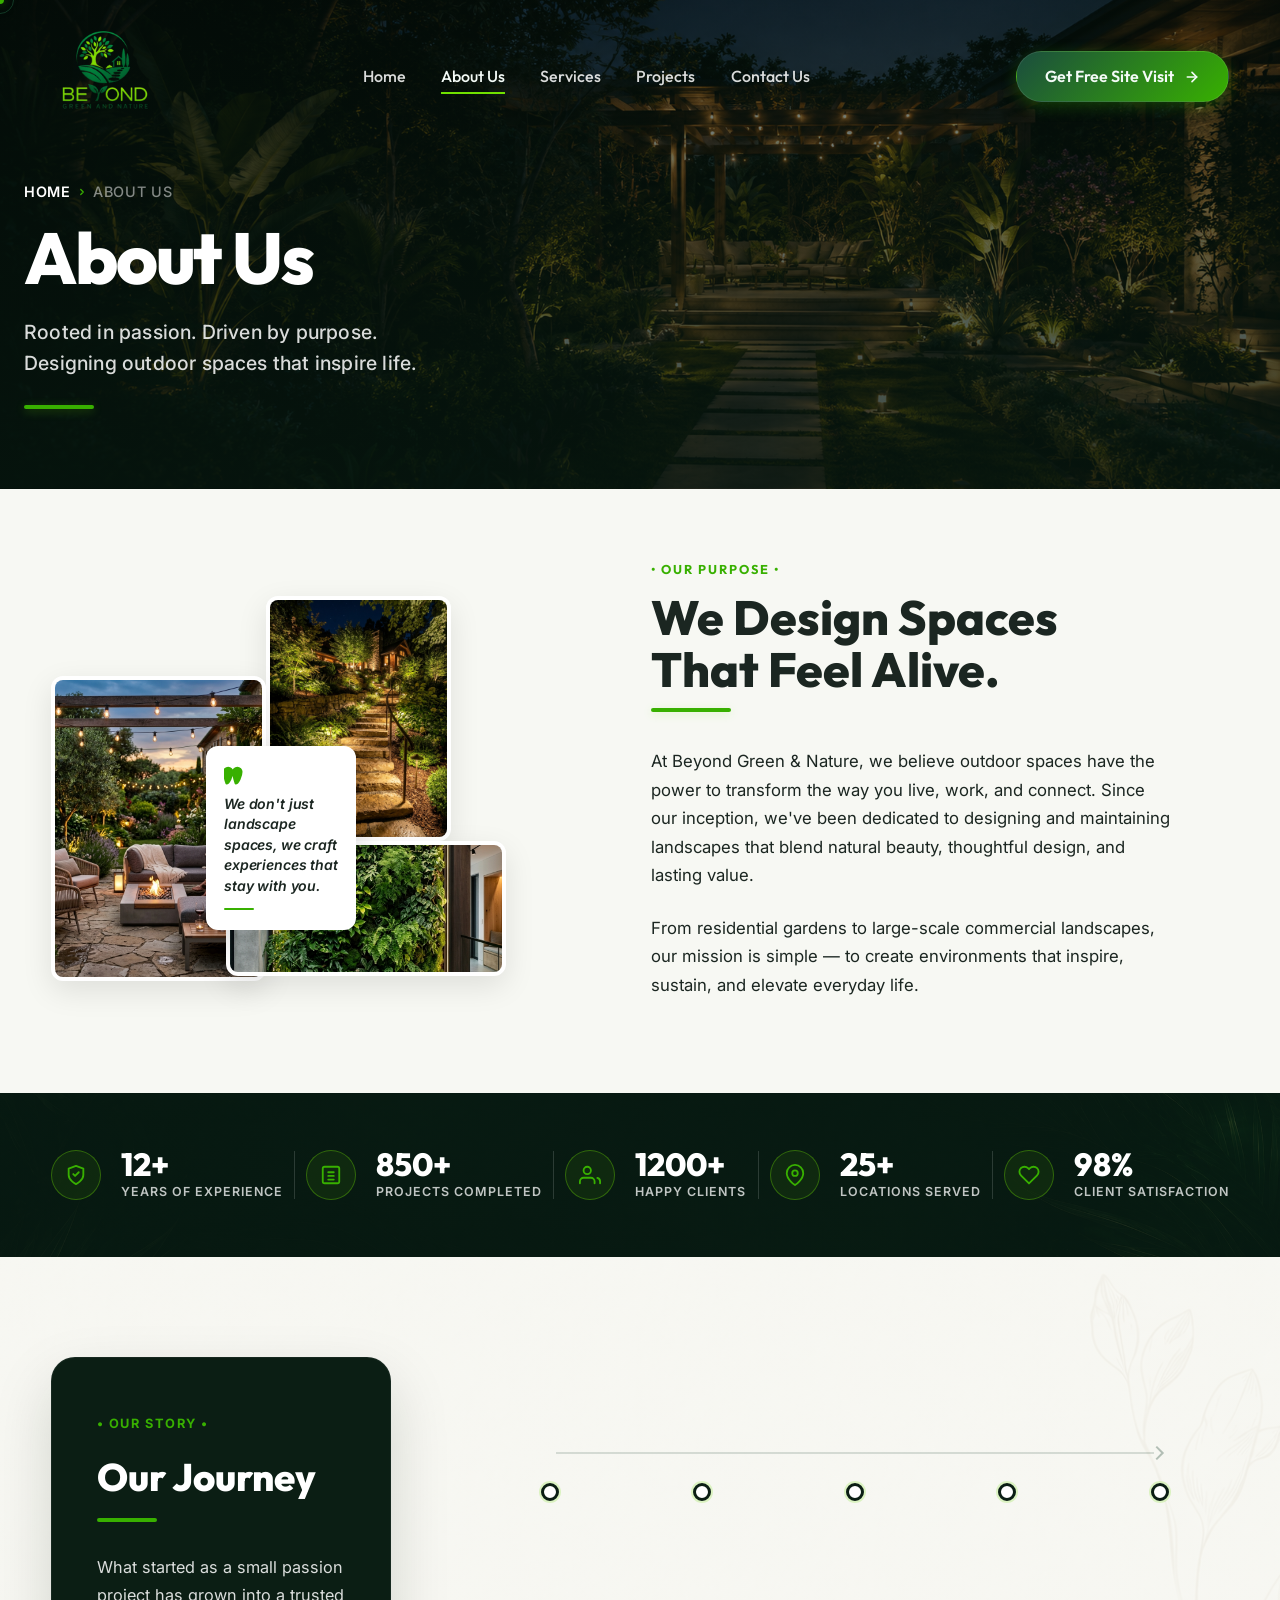
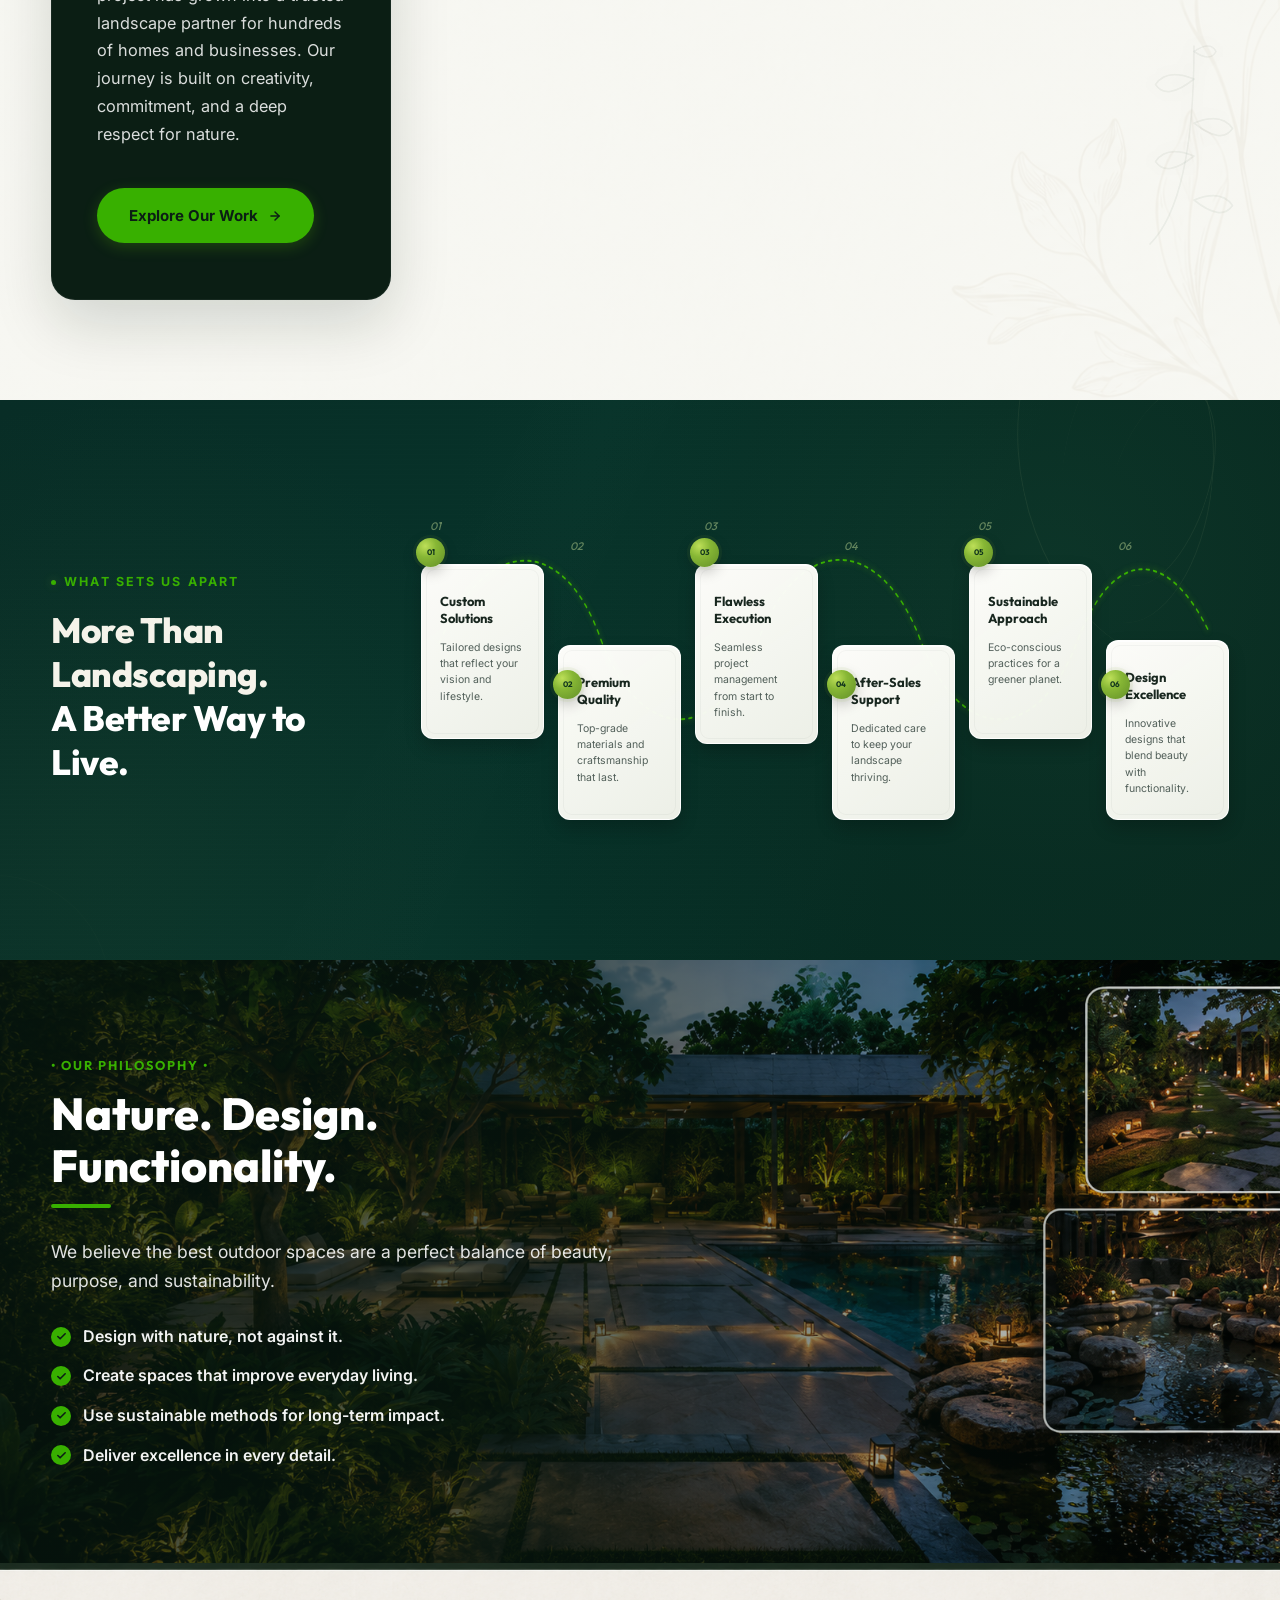
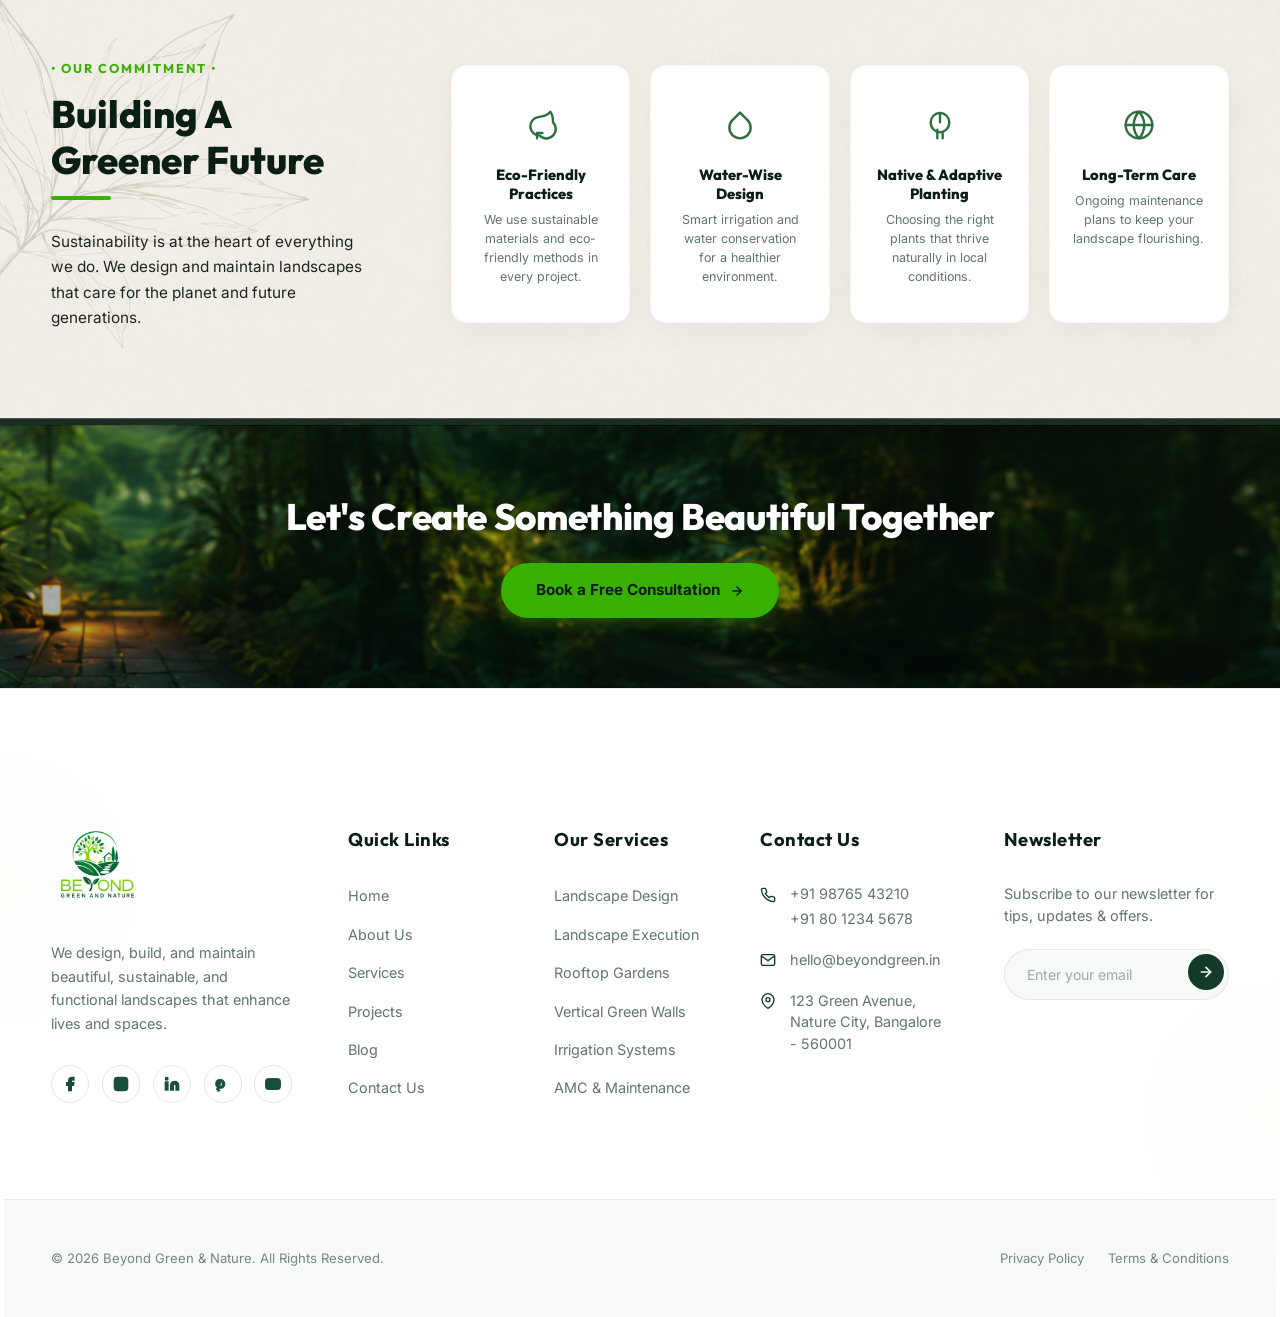
==== about.html @ cd94257e "chnes" ====
<!DOCTYPE html>
<html lang="en">
<head>
  <meta charset="UTF-8">
  <meta name="viewport" content="width=device-width, initial-scale=1.0">
  <meta name="description" content="About Beyond Green & Nature - Rooted in passion, driven by purpose. We design, execute, and maintain premium, sustainable landscapes that feel alive.">
  <title>About Us | Beyond Green & Nature</title>
  <link rel="stylesheet" href="index.css">
  <!-- Favicon -->
  <link rel="icon" type="image/png" href="images%20and%20videos/bg%20%20logo.png">
  <!-- Google Fonts Calligraphy for Signature -->
  <link href="https://fonts.googleapis.com/css2?family=Caveat:wght@700&display=swap" rel="stylesheet">
</head>
<body class="about-page-body">

  <!-- Premium Animated Preloader -->
  <div id="preloader" class="preloader-overlay">
    <div class="preloader-content">
      <div class="preloader-logo-wrapper">
        <img class="preloader-logo" src="images%20and%20videos/bg%20%20logo.png" alt="Beyond Green Logo">
        <div class="preloader-sheen"></div>
      </div>
      <span class="preloader-tagline">Design &bull; Execute &bull; Maintain</span>
      <div class="preloader-track">
        <div class="preloader-bar"></div>
      </div>
      <span class="preloader-status">Loading About Us...</span>
    </div>
  </div>

  <!-- Header Placeholder loaded dynamically via theme-loader.js -->
  <header id="header">
    <div id="header-placeholder"></div>
  </header>

  <!-- About Hero Banner -->
  <section class="about-hero">
    <div class="about-hero-container">
      <div class="about-breadcrumb">
        <a href="index.html">Home</a>
        <span class="separator">
          <svg width="10" height="10" viewBox="0 0 24 24" fill="none" stroke="currentColor" stroke-width="3" stroke-linecap="round" stroke-linejoin="round"><polyline points="9 18 15 12 9 6"></polyline></svg>
        </span>
        <span class="active-page">About Us</span>
      </div>
      <h1 class="about-hero-title">About Us</h1>
      <p class="about-hero-subtitle">
        Rooted in passion. Driven by purpose.<br>
        Designing outdoor spaces that inspire life.
      </p>
      <div class="about-hero-line"></div>
    </div>
  </section>

  <!-- Our Purpose Section -->
  <section class="about-purpose-section">
    <div class="about-purpose-container">
      
      <!-- Left Column: Layered Editorial Image Collage -->
      <div class="about-collage-col">
        <div class="purpose-collage">
          <div class="collage-image-1 reveal-item">
            <img src="images%20and%20videos/about_1.jpg" alt="Lush landscape portrait">
          </div>
          <div class="collage-image-2 reveal-item">
            <img src="images%20and%20videos/about_2.jpg" alt="Outdoor lounge design">
          </div>
          <div class="collage-image-3 reveal-item">
            <img src="images%20and%20videos/about_3.jpg" alt="Garden stone pathway">
          </div>
          <!-- Quote Card overlay -->
          <div class="collage-quote-card reveal-item">
            <svg class="quote-icon" width="20" height="20" viewBox="0 0 24 24" fill="none" stroke="currentColor" stroke-width="2.5" stroke-linecap="round" stroke-linejoin="round">
              <path d="M3 21c3 0 7-9 7-14a5 5 0 0 0-10 0c0 5 3 14 3 14zm11 0c3 0 7-9 7-14a5 5 0 0 0-10 0c0 5 3 14 3 14z" fill="var(--accent-green)" stroke="var(--accent-green)"></path>
            </svg>
            <p class="quote-text">We don't just landscape spaces, we craft experiences that stay with you.</p>
            <div class="quote-divider"></div>
          </div>
        </div>
      </div>

      <!-- Right Column: Our Purpose Copy -->
      <div class="about-purpose-text-col reveal-item">
        <span class="section-tag">• OUR PURPOSE •</span>
        <h2 class="purpose-title">We Design Spaces<br>That Feel Alive.</h2>
        <div class="purpose-title-line"></div>
        
        <p class="purpose-desc">
          At Beyond Green & Nature, we believe outdoor spaces have the power to transform the way you live, work, and connect. Since our inception, we've been dedicated to designing and maintaining landscapes that blend natural beauty, thoughtful design, and lasting value.
        </p>
        <p class="purpose-desc">
          From residential gardens to large-scale commercial landscapes, our mission is simple — to create environments that inspire, sustain, and elevate everyday life.
        </p>
      </div>

    </div>
  </section>

  <!-- Stats Bar Section -->
  <section class="about-stats-bar-section reveal-item">
    <div class="about-stats-bar-container">
      
      <div class="about-stat-item">
        <div class="about-stat-icon-wrapper">
          <svg viewBox="0 0 24 24" fill="none" stroke="currentColor" stroke-width="2" stroke-linecap="round" stroke-linejoin="round">
            <path d="M12 22s8-4 8-10V5l-8-3-8 3v7c0 6 8 10 8 10z"></path>
            <path d="M9 11l2 2 4-4"></path>
          </svg>
        </div>
        <div class="about-stat-text">
          <span class="about-stat-number">12+</span>
          <span class="about-stat-label">Years of Experience</span>
        </div>
      </div>

      <div class="about-stat-divider"></div>

      <div class="about-stat-item">
        <div class="about-stat-icon-wrapper">
          <svg viewBox="0 0 24 24" fill="none" stroke="currentColor" stroke-width="2" stroke-linecap="round" stroke-linejoin="round">
            <rect x="3" y="3" width="18" height="18" rx="2" ry="2"></rect>
            <line x1="9" y1="9" x2="15" y2="9"></line>
            <line x1="9" y1="13" x2="15" y2="13"></line>
            <line x1="9" y1="17" x2="15" y2="17"></line>
          </svg>
        </div>
        <div class="about-stat-text">
          <span class="about-stat-number">850+</span>
          <span class="about-stat-label">Projects Completed</span>
        </div>
      </div>

      <div class="about-stat-divider"></div>

      <div class="about-stat-item">
        <div class="about-stat-icon-wrapper">
          <svg viewBox="0 0 24 24" fill="none" stroke="currentColor" stroke-width="2" stroke-linecap="round" stroke-linejoin="round">
            <path d="M17 21v-2a4 4 0 0 0-4-4H5a4 4 0 0 0-4 4v2"></path>
            <circle cx="9" cy="7" r="4"></circle>
            <path d="M23 21v-2a4 4 0 0 0-3-3.87"></path>
          </svg>
        </div>
        <div class="about-stat-text">
          <span class="about-stat-number">1200+</span>
          <span class="about-stat-label">Happy Clients</span>
        </div>
      </div>

      <div class="about-stat-divider"></div>

      <div class="about-stat-item">
        <div class="about-stat-icon-wrapper">
          <svg viewBox="0 0 24 24" fill="none" stroke="currentColor" stroke-width="2" stroke-linecap="round" stroke-linejoin="round">
            <path d="M21 10c0 7-9 13-9 13s-9-6-9-13a9 9 0 0 1 18 0z"></path>
            <circle cx="12" cy="10" r="3"></circle>
          </svg>
        </div>
        <div class="about-stat-text">
          <span class="about-stat-number">25+</span>
          <span class="about-stat-label">Locations Served</span>
        </div>
      </div>

      <div class="about-stat-divider"></div>

      <div class="about-stat-item">
        <div class="about-stat-icon-wrapper">
          <svg viewBox="0 0 24 24" fill="none" stroke="currentColor" stroke-width="2" stroke-linecap="round" stroke-linejoin="round">
            <path d="M20.84 4.61a5.5 5.5 0 0 0-7.78 0L12 5.67l-1.06-1.06a5.5 5.5 0 0 0-7.78 7.78l1.06 1.06L12 21.23l7.78-7.78 1.06-1.06a5.5 5.5 0 0 0 0-7.78z"></path>
          </svg>
        </div>
        <div class="about-stat-text">
          <span class="about-stat-number">98%</span>
          <span class="about-stat-label">Client Satisfaction</span>
        </div>
      </div>

    </div>
  </section>

  <!-- Our Story / Our Journey Section -->
  <section class="about-story-section">
    <div class="about-story-container">
      
      <!-- Left Side: Story Branding Card -->
      <div class="story-card-left reveal-item">
        <span class="story-card-tag">&bull; OUR STORY &bull;</span>
        <h3 class="story-card-title">Our Journey</h3>
        <div class="story-title-line"></div>
        <p class="story-card-desc">
          What started as a small passion project has grown into a trusted landscape partner for hundreds of homes and businesses. Our journey is built on creativity, commitment, and a deep respect for nature.
        </p>
        <a href="index.html#projects" class="story-cta-btn">
          <span>Explore Our Work</span>
          <svg width="14" height="14" viewBox="0 0 24 24" fill="none" stroke="currentColor" stroke-width="2.5" stroke-linecap="round" stroke-linejoin="round"><line x1="5" y1="12" x2="19" y2="12"></line><polyline points="12 5 19 12 12 19"></polyline></svg>
        </a>
      </div>

      <!-- Right Side: Horizontal Timeline Track -->
      <div class="timeline-right reveal-item">
        
        <!-- Timeline Track line wrapper -->
        <div class="timeline-track-container">
          <div class="timeline-line"></div>
          
          <!-- Timeline Items Grid -->
          <div class="timeline-items">
            
            <div class="timeline-item">
              <div class="timeline-node"></div>
              <div class="timeline-content">
                <span class="timeline-year">2012</span>
                <h4 class="timeline-milestone">The Beginning</h4>
                <p class="timeline-desc">Founded with a vision to bring nature closer to people.</p>
              </div>
            </div>

            <div class="timeline-item">
              <div class="timeline-node"></div>
              <div class="timeline-content">
                <span class="timeline-year">2014</span>
                <h4 class="timeline-milestone">First Milestone</h4>
                <p class="timeline-desc">Completed 50+ projects and built a strong client base.</p>
              </div>
            </div>

            <div class="timeline-item">
              <div class="timeline-node"></div>
              <div class="timeline-content">
                <span class="timeline-year">2017</span>
                <h4 class="timeline-milestone">Expanding Horizons</h4>
                <p class="timeline-desc">Grew our team and services to serve more communities.</p>
              </div>
            </div>

            <div class="timeline-item">
              <div class="timeline-node"></div>
              <div class="timeline-content">
                <span class="timeline-year">2020</span>
                <h4 class="timeline-milestone">New Heights</h4>
                <p class="timeline-desc">Reached 500+ projects with award-winning designs.</p>
              </div>
            </div>

            <div class="timeline-item">
              <div class="timeline-node"></div>
              <div class="timeline-content">
                <span class="timeline-year">2024</span>
                <h4 class="timeline-milestone">A Greener Tomorrow</h4>
                <p class="timeline-desc">Continuing to innovate for a sustainable and beautiful future.</p>
              </div>
            </div>

          </div>
        </div>

        <!-- Decorative Outline leaf -->
        <div class="timeline-decor-leaf">
          <svg viewBox="0 0 100 200" fill="none" stroke="rgba(19, 58, 39, 0.09)" stroke-width="1.5" stroke-linecap="round" stroke-linejoin="round">
            <path d="M10 190 Q50 150 50 10" />
            <path d="M50 150 Q75 140 85 155 Q75 170 50 150" />
            <path d="M50 110 Q25 100 15 115 Q25 130 50 110" />
            <path d="M50 80 Q75 70 85 85 Q75 100 50 80" />
            <path d="M50 40 Q25 30 15 45 Q25 60 50 40" />
            <path d="M50 15 Q65 5 70 15 Q65 25 50 15" />
          </svg>
        </div>

      </div>

    </div>
  </section>

  <!-- What Sets Us Apart Section (Premium Landscaping Process) -->
  <section class="tm-landscape-process" id="tmLandscapeProcess">
    <div class="tm-process-bg-decoration tm-process-bg-decoration-left"></div>
    <div class="tm-process-bg-decoration tm-process-bg-decoration-right"></div>

    <div class="tm-process-container">

        <!-- LEFT CONTENT -->
        <div class="tm-process-intro">
            <div class="tm-process-eyebrow">
                <span class="tm-process-eyebrow-dot"></span>
                WHAT SETS US APART
            </div>

            <h2>
                More Than Landscaping.<br>
                <strong>A Better Way to Live.</strong>
            </h2>
        </div>

        <!-- PROCESS JOURNEY -->
        <div class="tm-process-journey">

            <!-- Decorative dotted connecting path -->
            <svg
                class="tm-process-path"
                viewBox="0 0 1100 240"
                preserveAspectRatio="none"
                aria-hidden="true"
            >
                <path
                    d="M25 108
                       C90 5, 195 6, 245 105
                       C300 205, 405 205, 460 105
                       C515 5, 625 5, 680 105
                       C735 205, 840 205, 895 105
                       C945 15, 1020 20, 1075 100"
                />
            </svg>

            <!-- ITEM 01 -->
            <article class="tm-process-item tm-process-item-top">
                <span class="tm-process-small-number">01</span>

                <span class="tm-process-point">01</span>

                <div class="tm-process-card">
                    <h3>Custom Solutions</h3>
                    <p>
                        Tailored designs that reflect your vision and lifestyle.
                    </p>
                </div>
            </article>

            <!-- ITEM 02 -->
            <article class="tm-process-item tm-process-item-bottom">
                <span class="tm-process-small-number">02</span>

                <span class="tm-process-point">02</span>

                <div class="tm-process-card">
                    <h3>Premium Quality</h3>
                    <p>
                        Top-grade materials and craftsmanship that last.
                    </p>
                </div>
            </article>

            <!-- ITEM 03 -->
            <article class="tm-process-item tm-process-item-top">
                <span class="tm-process-small-number">03</span>

                <span class="tm-process-point">03</span>

                <div class="tm-process-card">
                    <h3>Flawless Execution</h3>
                    <p>
                        Seamless project management from start to finish.
                    </p>
                </div>
            </article>

            <!-- ITEM 04 -->
            <article class="tm-process-item tm-process-item-bottom">
                <span class="tm-process-small-number">04</span>

                <span class="tm-process-point">04</span>

                <div class="tm-process-card">
                    <h3>After-Sales Support</h3>
                    <p>
                        Dedicated care to keep your landscape thriving.
                    </p>
                </div>
            </article>

            <!-- ITEM 05 -->
            <article class="tm-process-item tm-process-item-top">
                <span class="tm-process-small-number">05</span>

                <span class="tm-process-point">05</span>

                <div class="tm-process-card">
                    <h3>Sustainable Approach</h3>
                    <p>
                        Eco-conscious practices for a greener planet.
                    </p>
                </div>
            </article>

            <!-- ITEM 06 -->
            <article class="tm-process-item tm-process-item-bottom">
                <span class="tm-process-small-number">06</span>

                <span class="tm-process-point">06</span>

                <div class="tm-process-card">
                    <h3>Design Excellence</h3>
                    <p>
                        Innovative designs that blend beauty with functionality.
                    </p>
                </div>
            </article>

        </div>
    </div>
  </section>

  <!-- Our Philosophy Section -->
  <section class="about-philosophy-section">
    <div class="about-philosophy-container">
      
      <!-- Left Side Content -->
      <div class="philosophy-left-col reveal-item">
        <span class="section-tag">&bull; OUR PHILOSOPHY &bull;</span>
        <h3 class="philosophy-title">Nature. Design.<br>Functionality.</h3>
        <div class="philosophy-title-line"></div>
        <p class="philosophy-desc">
          We believe the best outdoor spaces are a perfect balance of beauty, purpose, and sustainability.
        </p>
        <div class="philosophy-bullets">
          <div class="philosophy-bullet">
            <span class="bullet-check">
              <svg viewBox="0 0 24 24" fill="none" stroke="currentColor" stroke-width="3" stroke-linecap="round" stroke-linejoin="round">
                <polyline points="20 6 9 17 4 12"></polyline>
              </svg>
            </span>
            <span>Design with nature, not against it.</span>
          </div>
          <div class="philosophy-bullet">
            <span class="bullet-check">
              <svg viewBox="0 0 24 24" fill="none" stroke="currentColor" stroke-width="3" stroke-linecap="round" stroke-linejoin="round">
                <polyline points="20 6 9 17 4 12"></polyline>
              </svg>
            </span>
            <span>Create spaces that improve everyday living.</span>
          </div>
          <div class="philosophy-bullet">
            <span class="bullet-check">
              <svg viewBox="0 0 24 24" fill="none" stroke="currentColor" stroke-width="3" stroke-linecap="round" stroke-linejoin="round">
                <polyline points="20 6 9 17 4 12"></polyline>
              </svg>
            </span>
            <span>Use sustainable methods for long-term impact.</span>
          </div>
          <div class="philosophy-bullet">
            <span class="bullet-check">
              <svg viewBox="0 0 24 24" fill="none" stroke="currentColor" stroke-width="3" stroke-linecap="round" stroke-linejoin="round">
                <polyline points="20 6 9 17 4 12"></polyline>
              </svg>
            </span>
            <span>Deliver excellence in every detail.</span>
          </div>
        </div>
      </div>

      <!-- Right Side Empty Column (Collage is printed on background image Copy 3.png) -->
      <div class="philosophy-right-col-empty"></div>

    </div>
  </section>

  <!-- Our Commitment Section -->
  <section class="about-commitment-section">
    <div class="about-commitment-container">
      
      <!-- Left side text column -->
      <div class="commitment-left-col reveal-item">
        <span class="section-tag">• OUR COMMITMENT •</span>
        <h3 class="commitment-title">Building A<br>Greener Future</h3>
        <div class="commitment-title-line"></div>
        <p class="commitment-desc">
          Sustainability is at the heart of everything we do. We design and maintain landscapes that care for the planet and future generations.
        </p>
      </div>

      <!-- Right side cards column -->
      <div class="commitment-right-col reveal-item">
        <div class="commitment-cards-grid">
          
          <div class="commitment-card-item">
            <div class="commitment-icon">
              <!-- Leaf Icon -->
              <svg viewBox="0 0 24 24" fill="none" stroke="currentColor" stroke-width="1.8" stroke-linecap="round" stroke-linejoin="round">
                <path d="M11 20A7 7 0 0 1 9.8 6.1C15.5 5 17 4.48 19 2c1 2 2 2 2 8a7 7 0 0 1-10 10z"></path>
                <path d="M9 22v-4h4"></path>
              </svg>
            </div>
            <h4>Eco-Friendly Practices</h4>
            <p>We use sustainable materials and eco-friendly methods in every project.</p>
          </div>

          <div class="commitment-card-item">
            <div class="commitment-icon">
              <!-- Water Drop Icon -->
              <svg viewBox="0 0 24 24" fill="none" stroke="currentColor" stroke-width="1.8" stroke-linecap="round" stroke-linejoin="round">
                <path d="M12 2.69l5.66 5.66a8 8 0 1 1-11.31 0z"></path>
              </svg>
            </div>
            <h4>Water-Wise Design</h4>
            <p>Smart irrigation and water conservation for a healthier environment.</p>
          </div>

          <div class="commitment-card-item">
            <div class="commitment-icon">
              <!-- Plant Icon -->
              <svg viewBox="0 0 24 24" fill="none" stroke="currentColor" stroke-width="1.8" stroke-linecap="round" stroke-linejoin="round">
                <path d="M10 22v-6.5m4 6.5v-3.5"></path>
                <path d="M19 10a7 7 0 0 0-14 0c0 4.3 3.5 7.5 7 7.5s7-3.2 7-7.5z"></path>
                <path d="M12 3v7"></path>
              </svg>
            </div>
            <h4>Native & Adaptive Planting</h4>
            <p>Choosing the right plants that thrive naturally in local conditions.</p>
          </div>

          <div class="commitment-card-item">
            <div class="commitment-icon">
              <!-- Globe/Shield Icon -->
              <svg viewBox="0 0 24 24" fill="none" stroke="currentColor" stroke-width="1.8" stroke-linecap="round" stroke-linejoin="round">
                <circle cx="12" cy="12" r="10"></circle>
                <path d="M12 2a15.3 15.3 0 0 1 4 10 15.3 15.3 0 0 1-4 10 15.3 15.3 0 0 1-4-10 15.3 15.3 0 0 1 4-10z"></path>
                <path d="M2 12h20"></path>
              </svg>
            </div>
            <h4>Long-Term Care</h4>
            <p>Ongoing maintenance plans to keep your landscape flourishing.</p>
          </div>

        </div>
      </div>

    </div>
  </section>

  <!-- Let's Create Section -->
  <section class="about-cta-strip-section">
    <div class="cta-strip-container reveal-item">
      <h3 class="cta-strip-title">Let's Create Something Beautiful Together</h3>
      <a href="CONTACTUS.HTML" class="cta-strip-btn">
        <span>Book a Free Consultation</span>
        <svg width="14" height="14" viewBox="0 0 24 24" fill="none" stroke="currentColor" stroke-width="2.5" stroke-linecap="round" stroke-linejoin="round"><line x1="5" y1="12" x2="19" y2="12"></line><polyline points="12 5 19 12 12 19"></polyline></svg>
      </a>
    </div>
  </section>

  <!-- Footer Placeholder loaded dynamically via theme-loader.js -->
  <footer class="footer" id="footer-placeholder"></footer>

  <!-- Theme Loader Script -->
  <script src="theme-loader.js"></script>

  <!-- Script logics for Preloader, Cursor follower, and scroll reveal animations -->
  <script>
    // Preloader fadeout
    const hidePreloader = () => {
      const preloader = document.getElementById('preloader');
      if (!preloader) return;
      setTimeout(() => {
        preloader.classList.add('fade-out');
        setTimeout(() => {
          preloader.style.display = 'none';
        }, 600);
      }, 800);
    };

    if (document.readyState === 'complete') {
      hidePreloader();
    } else {
      window.addEventListener('load', hidePreloader);
    }

    // Custom Cursor follower logic
    const cursor = document.querySelector('.custom-cursor');
    const follower = document.querySelector('.custom-cursor-follower');

    document.addEventListener('mousemove', (e) => {
      cursor.style.left = e.clientX + 'px';
      cursor.style.top = e.clientY + 'px';
      
      setTimeout(() => {
        follower.style.left = e.clientX + 'px';
        follower.style.top = e.clientY + 'px';
      }, 50);
    });

    // Add cursor hover classes for links & buttons
    document.addEventListener('mouseover', (e) => {
      if (e.target.tagName === 'A' || e.target.tagName === 'BUTTON' || e.target.closest('a') || e.target.closest('button')) {
        cursor.classList.add('hovered');
        follower.classList.add('hovered');
      }
    });

    document.addEventListener('mouseout', (e) => {
      if (e.target.tagName === 'A' || e.target.tagName === 'BUTTON' || e.target.closest('a') || e.target.closest('button')) {
        cursor.classList.remove('hovered');
        follower.classList.remove('hovered');
      }
    });

    // Staggered Scroll Reveal logic
    const revealItems = document.querySelectorAll('.reveal-item');
    if (revealItems.length > 0) {
      const revealObserver = new IntersectionObserver((entries) => {
        entries.forEach(entry => {
          if (entry.isIntersecting) {
            const parent = entry.target.parentElement;
            const siblings = Array.from(parent.querySelectorAll('.reveal-item'));
            const index = siblings.indexOf(entry.target);
            
            if (index !== -1) {
              entry.target.style.transitionDelay = (index * 0.15) + 's';
            }
            
            entry.target.classList.add('reveal-visible');
            revealObserver.unobserve(entry.target);
          }
        });
      }, { threshold: 0.1, rootMargin: '0px 0px -50px 0px' });
      
      revealItems.forEach(item => {
        revealObserver.observe(item);
      });
    }

    // Premium Process Section Reveal Observer
    const processSection = document.getElementById("tmLandscapeProcess");
    if (processSection) {
      if ("IntersectionObserver" in window) {
        const processObserver = new IntersectionObserver((entries, observerInstance) => {
          entries.forEach(entry => {
            if (entry.isIntersecting) {
              processSection.classList.add("tm-process-visible");
              observerInstance.unobserve(processSection);
            }
          });
        }, { threshold: 0.18 });
        processObserver.observe(processSection);
      } else {
        processSection.classList.add("tm-process-visible");
      }
    }

    // Safety Fallback: Force reveal after 2 seconds
    setTimeout(() => {
      document.querySelectorAll('.reveal-item:not(.reveal-visible)').forEach(item => {
        item.classList.add('reveal-visible');
      });
      if (processSection) {
        processSection.classList.add("tm-process-visible");
      }
    }, 2000);
  </script>

  <!-- Custom Cursor & Leaves markup -->
  <div class="custom-cursor"></div>
  <div class="custom-cursor-follower"></div>
  <div class="leaves-container"></div>

</body>
</html>
---- index.css ----
@import url('https://fonts.googleapis.com/css2?family=Inter:wght@300;400;500;600;700&family=Outfit:wght@300;400;500;600;700;800&display=swap');

:root {
  /* Color Palette */
  --primary-dark: #0b1e14;
  --primary: #133a27;
  --primary-light: #1b4d3e;
  --accent: #48cae4; /* Light blue accent if needed, but here we want rich green */
  --accent-green: #38b000;
  --accent-neon: #70e000;
  --accent-mint: #ccff33;
  --bg-light: #f8faf9;
  --bg-white: #ffffff;
  --text-dark: #1b2621;
  --text-light: #f4fbf7;
  --text-muted: #62756b;
  --border-light: rgba(19, 58, 39, 0.1);
  --border-glass: rgba(255, 255, 255, 0.15);
  
  /* Fonts */
  --font-heading: 'Outfit', sans-serif;
  --font-body: 'Inter', sans-serif;

  /* Transitions */
  --transition-fast: 0.2s ease;
  --transition-normal: 0.3s ease;
  --transition-slow: 0.5s cubic-bezier(0.4, 0, 0.2, 1);
}

/* Reset and Base Styles */
* {
  margin: 0;
  padding: 0;
  box-sizing: border-box;
}

html {
  scroll-behavior: smooth;
  overflow-x: hidden;
}

body {
  font-family: var(--font-body);
  color: var(--text-dark);
  background-color: var(--bg-light);
  line-height: 1.6;
  -webkit-font-smoothing: antialiased;
}

h1, h2, h3, h4, h5, h6 {
  font-family: var(--font-heading);
  color: var(--text-dark);
  font-weight: 700;
}

a {
  text-decoration: none;
  color: inherit;
  transition: var(--transition-fast);
}

ul {
  list-style: none;
}

img {
  max-width: 100%;
  height: auto;
  display: block;
}

/* Header & Navigation */
header {
  position: absolute;
  top: 0;
  left: 0;
  width: 100%;
  z-index: 100;
  background: transparent;
  transition: var(--transition-normal);
  padding: 1.5rem 4%;
}

header.scrolled {
  position: fixed;
  background: rgba(255, 255, 255, 0.98);
  backdrop-filter: blur(12px);
  padding: 0.8rem 4%;
  box-shadow: 0 10px 40px rgba(19, 58, 39, 0.05);
  border-bottom: 1px solid rgba(19, 58, 39, 0.05);
}

.nav-container {
  max-width: 1400px;
  margin: 0 auto;
  display: flex;
  justify-content: space-between;
  align-items: center;
}

.logo img {
  height: 105px;
  width: auto;
  transition: var(--transition-normal);
}

header.scrolled .logo img {
  height: 75px;
}

.nav-menu {
  display: flex;
  align-items: center;
  gap: 2.2rem;
}

.nav-link {
  font-family: var(--font-heading);
  font-size: 1rem;
  font-weight: 500;
  color: rgba(255, 255, 255, 0.85);
  position: relative;
  padding: 0.5rem 0;
}

header.scrolled .nav-link {
  color: var(--primary-dark);
}

header.scrolled .nav-link:hover, header.scrolled .nav-link.active {
  color: var(--accent-green);
}

header.scrolled .dropdown-trigger svg {
  color: var(--primary-dark);
}

.nav-link:hover, .nav-link.active {
  color: var(--text-light);
}

.nav-link::after {
  content: '';
  position: absolute;
  bottom: 0;
  left: 0;
  width: 0;
  height: 2px;
  background-color: var(--accent-neon);
  transition: var(--transition-normal);
}

.nav-link:hover::after, .nav-link.active::after {
  width: 100%;
}

/* Dropdown styling */
.dropdown {
  position: relative;
}

.dropdown-trigger {
  display: flex;
  align-items: center;
  gap: 0.3rem;
  cursor: pointer;
}

.dropdown-trigger svg {
  width: 12px;
  height: 12px;
  fill: currentColor;
  transition: var(--transition-normal);
}

.dropdown:hover .dropdown-trigger svg {
  transform: rotate(180deg);
}

.dropdown-menu {
  position: absolute;
  top: 100%;
  left: 50%;
  transform: translateX(-50%) translateY(10px);
  background: rgba(11, 30, 20, 0.98);
  border: 1px solid rgba(255, 255, 255, 0.1);
  border-radius: 8px;
  padding: 0.75rem 0;
  min-width: 180px;
  opacity: 0;
  visibility: hidden;
  box-shadow: 0 10px 25px rgba(0, 0, 0, 0.3);
  transition: var(--transition-normal);
}

.dropdown:hover .dropdown-menu {
  opacity: 1;
  visibility: visible;
  transform: translateX(-50%) translateY(0);
}

.dropdown-item {
  display: block;
  padding: 0.6rem 1.5rem;
  font-size: 0.95rem;
  color: rgba(255, 255, 255, 0.8);
  transition: all var(--transition-fast);
}

.dropdown-item:hover {
  background: rgba(112, 224, 0, 0.15);
  color: var(--text-light);
}

header.scrolled .dropdown-menu {
  background: #ffffff;
  border: 1px solid rgba(19, 58, 39, 0.08);
  box-shadow: 0 10px 35px rgba(19, 58, 39, 0.08);
}

header.scrolled .dropdown-item {
  color: var(--text-muted);
}

header.scrolled .dropdown-item:hover {
  background: rgba(112, 224, 0, 0.05);
  color: var(--primary-dark);
}

/* CTA Header Button */
.cta-header-btn {
  background: linear-gradient(135deg, #1b4d3e 0%, #38b000 100%);
  color: var(--text-light);
  font-family: var(--font-heading);
  font-weight: 600;
  padding: 0.75rem 1.75rem;
  border-radius: 50px;
  display: inline-flex;
  align-items: center;
  gap: 0.6rem;
  box-shadow: 0 4px 15px rgba(56, 176, 0, 0.3);
  border: 1px solid rgba(255, 255, 255, 0.1);
  transition: all var(--transition-fast);
}

header.scrolled .cta-header-btn {
  background: var(--primary);
  color: var(--text-light);
  box-shadow: 0 4px 15px rgba(19, 58, 39, 0.15);
  border-color: var(--primary);
}

header.scrolled .cta-header-btn:hover {
  background: var(--accent-neon);
  color: var(--primary-dark);
  border-color: var(--accent-neon);
}

.cta-header-btn:hover {
  transform: translateY(-2px);
  box-shadow: 0 6px 20px rgba(56, 176, 0, 0.45);
}

.cta-header-btn svg {
  transition: transform var(--transition-fast);
}

.cta-header-btn:hover svg {
  transform: translateX(4px);
}

/* Mobile Menu Toggle */
.menu-toggle {
  display: none;
  background: none;
  border: none;
  cursor: pointer;
  z-index: 160; /* Higher than mobile-nav (150) so it stays visible on top of drawer */
  transition: all var(--transition-normal);
}

.menu-toggle.active {
  position: fixed;
  top: 2rem;
  right: 2.5rem;
  z-index: 200; /* Stays fixed on top right of the viewport when drawer is open */
}

.menu-toggle span {
  display: block;
  width: 25px;
  height: 3px;
  background: white;
  margin: 5px 0;
  transition: 0.4s;
  border-radius: 2px;
}

header.scrolled .menu-toggle span {
  background: var(--primary-dark);
}

/* Transform Hamburger to Cross when Active */
.menu-toggle.active span:nth-child(1) {
  transform: translateY(8px) rotate(-45deg);
}

.menu-toggle.active span:nth-child(2) {
  opacity: 0;
}

.menu-toggle.active span:nth-child(3) {
  transform: translateY(-8px) rotate(45deg);
}

.menu-toggle.active span {
  background: #ffffff !important; /* Force white color so it is visible against dark drawer */
}

/* Hero Section */
.hero {
  position: relative;
  min-height: 100vh;
  display: flex;
  align-items: center;
  padding: 7rem 4% 5rem;
  overflow: hidden;
}

.hero-video-bg {
  position: absolute;
  top: 0;
  left: 0;
  width: 100%;
  height: 100%;
  object-fit: cover;
  z-index: 1;
  pointer-events: none;
}

/* Hero Overlay for Text Contrast */
.hero::before {
  content: '';
  position: absolute;
  top: 0;
  left: 0;
  width: 100%;
  height: 100%;
  background: transparent;
  z-index: 2;
}

.hero-container {
  width: 100%;
  max-width: 1400px;
  margin: 0 auto;
  display: grid;
  grid-template-columns: 1.2fr 0.8fr;
  align-items: center;
  gap: 3rem;
  position: relative;
  z-index: 3;
}

.hero-content {
  color: var(--text-light);
  display: flex;
  flex-direction: column;
  align-items: flex-start;
}

.hero-tag {
  background: rgba(112, 224, 0, 0.15);
  border: 1px solid rgba(112, 224, 0, 0.4);
  color: var(--accent-neon);
  font-family: var(--font-heading);
  font-size: 0.8rem;
  font-weight: 700;
  letter-spacing: 2px;
  padding: 0.4rem 1rem;
  border-radius: 50px;
  margin-bottom: 2rem;
  display: inline-flex;
  align-items: center;
  gap: 0.5rem;
  text-transform: uppercase;
  animation: fadeInDown 0.8s ease;
}

.hero-tag svg {
  width: 14px;
  height: 14px;
  fill: currentColor;
}

.hero-title {
  font-size: 4.2rem;
  line-height: 1.15;
  font-weight: 800;
  margin-bottom: 1.5rem;
  letter-spacing: -1px;
  animation: fadeInUp 0.8s ease 0.2s both;
}

.hero-title span {
  display: block;
}

.hero-title .gradient-text {
  background: linear-gradient(135deg, var(--accent-neon) 0%, var(--accent-mint) 100%);
  -webkit-background-clip: text;
  -webkit-text-fill-color: transparent;
}

.hero-desc {
  font-size: 1.15rem;
  max-width: 600px;
  color: rgba(244, 251, 247, 0.8);
  margin-bottom: 2.5rem;
  animation: fadeInUp 0.8s ease 0.4s both;
}

.hero-actions {
  display: flex;
  gap: 1.5rem;
  align-items: center;
  flex-wrap: wrap;
  animation: fadeInUp 0.8s ease 0.6s both;
}

.btn-primary {
  background: linear-gradient(135deg, #1b4d3e 0%, #38b000 100%);
  color: var(--text-light);
  font-family: var(--font-heading);
  font-weight: 600;
  padding: 1.05rem 2.2rem;
  border-radius: 50px;
  display: inline-flex;
  align-items: center;
  gap: 0.8rem;
  box-shadow: 0 4px 20px rgba(56, 176, 0, 0.35);
  border: 1px solid rgba(255, 255, 255, 0.1);
  font-size: 1.05rem;
  transition: transform var(--transition-fast), box-shadow var(--transition-fast);
}

.btn-primary:hover {
  transform: translateY(-3px);
  box-shadow: 0 8px 25px rgba(56, 176, 0, 0.5);
}

.btn-primary svg {
  transition: transform var(--transition-fast);
}

.btn-primary:hover svg {
  transform: translateX(5px);
}

.btn-secondary {
  background: transparent;
  color: var(--text-light);
  font-family: var(--font-heading);
  font-weight: 600;
  padding: 1.05rem 2.2rem;
  border-radius: 50px;
  display: inline-flex;
  align-items: center;
  gap: 0.8rem;
  border: 1.5px solid rgba(255, 255, 255, 0.3);
  font-size: 1.05rem;
  transition: all var(--transition-fast);
}

.btn-secondary:hover {
  background: rgba(255, 255, 255, 0.1);
  border-color: rgba(255, 255, 255, 0.8);
  transform: translateY(-2px);
}

.btn-secondary svg {
  width: 20px;
  height: 20px;
  fill: currentColor;
}

/* Floating Glass Stat Card in Hero */
.hero-stats-panel {
  display: flex;
  justify-content: flex-end;
  animation: fadeInRight 1s ease 0.4s both;
}

.glass-card {
  background: rgba(11, 30, 20, 0.45);
  backdrop-filter: blur(16px);
  -webkit-backdrop-filter: blur(16px);
  border: 1px solid rgba(112, 224, 0, 0.25);
  border-radius: 24px;
  padding: 3rem 2.5rem;
  width: 100%;
  max-width: 440px;
  box-shadow: 0 20px 50px rgba(0, 0, 0, 0.4),
              inset 0 1px 0 rgba(255, 255, 255, 0.1);
  position: relative;
  overflow: hidden;
}

.glass-card::before {
  content: '';
  position: absolute;
  top: -50%;
  left: -50%;
  width: 200%;
  height: 200%;
  background: radial-gradient(circle, rgba(112, 224, 0, 0.05) 0%, transparent 60%);
  pointer-events: none;
}

.glass-stats-grid {
  display: grid;
  grid-template-columns: 1fr 1fr;
  gap: 2.5rem 1.8rem;
}

.glass-stat-item {
  display: flex;
  flex-direction: column;
  align-items: flex-start;
}

.glass-stat-icon-wrapper {
  color: var(--accent-neon);
  margin-bottom: 0.75rem;
}

.glass-stat-icon-wrapper svg {
  width: 32px;
  height: 32px;
}

.glass-stat-num {
  font-family: var(--font-heading);
  font-size: 2.2rem;
  font-weight: 800;
  color: var(--text-light);
  line-height: 1.1;
  margin-bottom: 0.25rem;
}

.glass-stat-label {
  font-size: 0.85rem;
  color: rgba(244, 251, 247, 0.7);
  font-weight: 500;
  line-height: 1.3;
}

/* Secondary White Banner Section */
.stats-banner {
  background: var(--bg-white);
  padding: 3.5rem 4%;
  position: relative;
  z-index: 10;
  box-shadow: 0 10px 40px rgba(19, 58, 39, 0.03);
  border-bottom: 1px solid var(--border-light);
}

.stats-banner-container {
  max-width: 1400px;
  margin: 0 auto;
  display: flex;
  justify-content: space-between;
  align-items: center;
  gap: 3rem;
  flex-wrap: wrap;
}

.banner-brand {
  flex: 1.2;
  min-width: 320px;
}

.banner-tagline {
  font-family: var(--font-heading);
  font-size: 1.95rem;
  font-weight: 800;
  color: var(--primary-dark);
  margin-bottom: 0.4rem;
  letter-spacing: -0.5px;
}

.banner-subtagline {
  font-size: 0.95rem;
  color: var(--text-muted);
  font-weight: 500;
}

.banner-stats {
  display: grid;
  grid-template-columns: repeat(4, 1fr);
  gap: 2rem;
  flex: 2.5;
}

.banner-stat-item {
  display: flex;
  align-items: center;
  gap: 1.1rem;
  transition: all var(--transition-normal);
  cursor: default;
}

.banner-stat-item:hover {
  transform: translateY(-4px);
}

.banner-stat-circle {
  width: 56px;
  height: 56px;
  border-radius: 50%;
  border: 1.8px solid rgba(19, 58, 39, 0.12);
  background: rgba(19, 58, 39, 0.01);
  display: flex;
  align-items: center;
  justify-content: center;
  color: var(--primary);
  transition: all var(--transition-normal);
  position: relative;
  box-shadow: 0 4px 15px rgba(0, 0, 0, 0.01);
}

.banner-stat-item:hover .banner-stat-circle {
  background: var(--primary);
  color: var(--text-light);
  border-color: var(--primary);
  transform: rotate(360deg) scale(1.1);
  box-shadow: 0 8px 20px rgba(19, 58, 39, 0.18);
}

.banner-stat-circle svg {
  width: 24px;
  height: 24px;
  transition: transform var(--transition-normal);
}

.banner-stat-item:hover .banner-stat-circle svg {
  transform: scale(1.08);
}

.banner-stat-text {
  display: flex;
  flex-direction: column;
}

.banner-stat-num {
  font-family: var(--font-heading);
  font-size: 1.65rem;
  font-weight: 800;
  color: var(--primary-dark);
  line-height: 1.2;
  transition: color var(--transition-fast);
}

.banner-stat-item:hover .banner-stat-num {
  color: var(--accent-green);
}

.banner-stat-label {
  font-size: 0.82rem;
  color: var(--text-muted);
  font-weight: 600;
  transition: color var(--transition-fast);
}

.banner-stat-item:hover .banner-stat-label {
  color: var(--primary-dark);
}

/* Why Choose Us Section */
section {
  scroll-margin-top: 110px; /* Offset fixed header overlap when navigating */
}

.why-choose-us {
  background-color: var(--bg-white);
  padding: 2.5rem 4% 3.5rem; /* Reduced top padding for little space before stats banner */
  position: relative;
  margin-bottom: 5rem; /* Space between Why Choose Us and About Us */
}

.why-choose-us .section-header {
  margin-top: 6.5rem; /* Space before the Why Choose Us text, after the stats banner */
  margin-bottom: 2rem;
}

.section-header {
  text-align: center;
  max-width: 700px;
  margin: 0 auto 4rem;
}

.section-tag {
  color: var(--accent-green);
  font-family: var(--font-heading);
  font-size: 0.8rem;
  font-weight: 700;
  letter-spacing: 2px;
  text-transform: uppercase;
  margin-bottom: 0.8rem;
  display: block;
}

.section-title {
  font-size: 2.5rem;
  line-height: 1.25;
  color: var(--text-dark);
  margin-bottom: 1.2rem;
  font-weight: 800;
}

.leaf-divider {
  display: flex;
  align-items: center;
  justify-content: center;
  gap: 0.75rem;
  margin-top: 1rem;
}

.leaf-divider::before, .leaf-divider::after {
  content: '';
  height: 1px;
  width: 50px;
  background-color: var(--border-light);
}

.leaf-divider svg {
  width: 18px;
  height: 18px;
  fill: var(--accent-green);
}

/* Ecosystem Layout wrapper */
.ecosystem-wrapper {
  position: relative;
  width: 100%;
  max-width: 1400px;
  margin: 0 auto;
  padding: 1rem 0;
}

.ecosystem-svg-layer {
  position: absolute;
  top: 0;
  left: 0;
  width: 100%;
  height: 100%;
  z-index: 1;
  pointer-events: none;
}

.ecosystem-container {
  display: grid;
  grid-template-columns: 1fr auto 1fr;
  gap: 3.2rem;
  align-items: center;
  position: relative;
  z-index: 2;
}

.ecosystem-col {
  display: flex;
  flex-direction: column;
  gap: 3.5rem;
  justify-content: space-between;
  height: 100%;
  min-height: 520px;
}

.ecosystem-col.left-col {
  align-items: flex-end;
  text-align: left;
}

.ecosystem-col.right-col {
  align-items: flex-start;
  text-align: right;
}

/* Center Hub */
.ecosystem-hub {
  display: flex;
  align-items: center;
  justify-content: center;
  width: 280px;
  height: 520px;
}

.hub-diamond-wrapper {
  width: 200px;
  height: 170px;
  position: relative;
  filter: drop-shadow(0 12px 30px rgba(19, 58, 39, 0.07));
  transition: transform var(--transition-normal);
}

.hub-diamond-wrapper:hover {
  transform: scale(1.05) rotate(2deg);
}

.hub-diamond {
  width: 100%;
  height: 100%;
  background: #000000; /* Outer black color acts as border */
  clip-path: polygon(25% 0%, 75% 0%, 100% 50%, 75% 100%, 25% 100%, 0% 50%);
  display: flex;
  align-items: center;
  justify-content: center;
  position: relative;
  transition: all var(--transition-normal);
}

.hub-diamond::after {
  content: '';
  position: absolute;
  top: 3px;
  left: 3px;
  right: 3px;
  bottom: 3px;
  background: var(--bg-white);
  clip-path: polygon(25% 0%, 75% 0%, 100% 50%, 75% 100%, 25% 100%, 0% 50%);
  z-index: 1;
}

.hub-logo-img {
  width: 78%;
  height: 78%;
  display: flex;
  align-items: center;
  justify-content: center;
  padding: 0.5rem;
  z-index: 2;
}

.hub-logo-img img {
  max-width: 100%;
  max-height: 100%;
  object-fit: contain;
}

/* On Desktop (min-width: 1200px), enforce strict pixel positioning */
@media (min-width: 1200px) {
  .ecosystem-wrapper {
    width: 1400px;
    height: 500px;
  }
  
  .ecosystem-container {
    display: block; /* disable grid on desktop for exact absolute alignment */
    width: 100%;
    height: 100%;
    position: relative;
    z-index: 2;
  }
  
  .ecosystem-col {
    position: absolute;
    width: 350px;
    height: 500px;
    display: flex;
    flex-direction: column;
    justify-content: space-between;
    gap: 0;
    min-height: auto;
  }
  
  .ecosystem-col.left-col {
    left: 0;
    top: 0;
    align-items: flex-end;
    text-align: right;
  }
  
  .ecosystem-col.right-col {
    left: 1050px;
    top: 0;
    align-items: flex-start;
    text-align: left;
  }
  
  .ecosystem-hub {
    position: absolute;
    left: 500px;
    top: 0;
    width: 400px;
    height: 500px;
    display: flex;
    align-items: center;
    justify-content: center;
  }

  .eco-card {
    width: 340px !important;
    height: 140px !important;
  }
  
  /* Hexagon offsets to shift top/bottom cards inwards and middle cards outwards */
  .left-col .eco-card.card-1 {
    transform: translateX(65px);
  }
  .left-col .eco-card.card-2 {
    transform: translateX(-15px);
  }
  .left-col .eco-card.card-3 {
    transform: translateX(65px);
  }
  
  .right-col .eco-card.card-4 {
    transform: translateX(-65px);
  }
  .right-col .eco-card.card-5 {
    transform: translateX(15px);
  }
  .right-col .eco-card.card-6 {
    transform: translateX(-65px);
  }
}

/* Fallback overrides for touch / mobile screen sizes */
@media (max-width: 1199px) {
  .ecosystem-container {
    display: flex;
    flex-direction: column;
    gap: 2.5rem;
    align-items: center;
  }
  
  .ecosystem-col {
    width: 100%;
    max-width: 450px;
    display: flex;
    flex-direction: column;
    gap: 2rem;
    min-height: auto;
    align-items: center;
  }
  
  .ecosystem-col.left-col,
  .ecosystem-col.right-col {
    align-items: center;
    text-align: center;
  }
  
  .ecosystem-hub {
    display: flex;
    align-items: center;
    justify-content: center;
    width: 100%;
    height: auto;
    margin: 1.5rem 0;
  }
  
  .ecosystem-svg-layer {
    display: none !important;
  }
  
  .eco-card {
    width: 100% !important;
    max-width: 420px;
    height: auto !important;
    min-height: 135px;
    text-align: left;
  }
}

/* Cards style base (both mobile and desktop inherit) */
.eco-card {
  background: var(--bg-white);
  border-radius: 20px;
  padding: 1.2rem 1.4rem;
  width: 320px;
  box-shadow: 0 6px 20px rgba(19, 58, 39, 0.01);
  transition: all var(--transition-normal);
  cursor: pointer;
  display: flex;
  flex-direction: column;
  justify-content: center;
}

/* Green Theme Cards (1, 3, 4) */
.eco-card.card-1, .eco-card.card-3, .eco-card.card-4 {
  background: linear-gradient(135deg, #ffffff 0%, rgba(112, 224, 0, 0.01) 100%);
  border: 1.5px solid rgba(112, 224, 0, 0.14);
}

.eco-card.card-1 .eco-card-num, .eco-card.card-3 .eco-card-num, .eco-card.card-4 .eco-card-num {
  color: #1b4d3e;
}

.eco-card.card-1:hover, .eco-card.card-3:hover, .eco-card.card-4:hover {
  border-color: var(--accent-neon);
  box-shadow: 0 10px 28px rgba(112, 224, 0, 0.08);
  background: linear-gradient(135deg, #ffffff 0%, rgba(112, 224, 0, 0.03) 100%);
  transform: translateY(-5px);
}

/* Blue Theme Cards (2, 5) */
.eco-card.card-2, .eco-card.card-5 {
  background: linear-gradient(135deg, #ffffff 0%, rgba(72, 202, 228, 0.02) 100%);
  border: 1.5px solid rgba(72, 202, 228, 0.18);
}

.eco-card.card-2 .eco-card-num, .eco-card.card-5 .eco-card-num {
  color: #0077b6;
}

.eco-card.card-2:hover, .eco-card.card-5:hover {
  border-color: var(--accent);
  box-shadow: 0 10px 28px rgba(72, 202, 228, 0.1);
  background: linear-gradient(135deg, #ffffff 0%, rgba(72, 202, 228, 0.04) 100%);
  transform: translateY(-5px);
}

/* Orange Theme Card (6) */
.eco-card.card-6 {
  background: linear-gradient(135deg, #ffffff 0%, rgba(255, 183, 3, 0.02) 100%);
  border: 1.5px solid rgba(255, 183, 3, 0.18);
}

.eco-card.card-6 .eco-card-num {
  color: #e65100;
}

.eco-card.card-6:hover {
  border-color: #ffb703;
  box-shadow: 0 10px 28px rgba(255, 183, 3, 0.1);
  background: linear-gradient(135deg, #ffffff 0%, rgba(255, 183, 3, 0.04) 100%);
  transform: translateY(-5px);
}

.eco-card-header {
  display: flex;
  align-items: center;
  gap: 0.8rem;
  margin-bottom: 0.8rem;
}

.left-col .eco-card-header {
  justify-content: space-between;
}

.right-col .eco-card-header {
  justify-content: space-between;
}

.eco-card-num {
  font-family: var(--font-heading);
  font-size: 0.85rem;
  font-weight: 800;
  letter-spacing: 0.5px;
  color: var(--primary-light);
}

.eco-card-dot {
  width: 8px;
  height: 8px;
  border-radius: 50%;
}

.eco-card-dot.color-green {
  background-color: var(--accent-neon);
  box-shadow: 0 0 10px rgba(112, 224, 0, 0.6);
}

.eco-card-dot.color-blue {
  background-color: var(--accent);
  box-shadow: 0 0 10px rgba(72, 202, 228, 0.6);
}

.eco-card-dot.color-orange {
  background-color: #ffb703;
  box-shadow: 0 0 10px rgba(255, 183, 3, 0.6);
}

.eco-card-desc {
  font-size: 0.86rem;
  color: var(--text-muted);
  line-height: 1.55;
}

/* Connecting paths */
.eco-path {
  fill: none;
  stroke: rgba(19, 58, 39, 0.08);
  stroke-width: 1.8;
  stroke-dasharray: 6 6;
  transition: all var(--transition-normal);
}

.eco-node {
  fill: var(--bg-white);
  stroke-width: 2.5;
  transition: all var(--transition-normal);
}

.eco-node.color-green {
  stroke: var(--accent-neon);
}

.eco-node.color-blue {
  stroke: var(--accent);
}

.eco-node.color-orange {
  stroke: #ffb703;
}

/* Active animation classes triggered via JS */
.eco-path.active {
  stroke-width: 2.2;
  stroke-dasharray: 6 3;
  animation: strokeFlow 1s linear infinite;
}

.eco-path.active.path-1, .eco-path.active.path-3, .eco-path.active.path-4 {
  stroke: var(--accent-neon);
}

.eco-path.active.path-2, .eco-path.active.path-5 {
  stroke: var(--accent);
}

.eco-path.active.path-6 {
  stroke: #ffb703;
}

@keyframes strokeFlow {
  from {
    stroke-dashoffset: 18;
  }
  to {
    stroke-dashoffset: 0;
  }
}

.eco-node.active {
  r: 8px;
  stroke-width: 3.5px;
}

.eco-node.active.color-green {
  fill: var(--accent-neon);
}

.eco-node.active.color-blue {
  fill: var(--accent);
}

.eco-node.active.color-orange {
  fill: #ffb703;
}

/* Animations */
@keyframes fadeInUp {
  from {
    opacity: 0;
    transform: translateY(25px);
  }
  to {
    opacity: 1;
    transform: translateY(0);
  }
}

@keyframes fadeInDown {
  from {
    opacity: 0;
    transform: translateY(-25px);
  }
  to {
    opacity: 1;
    transform: translateY(0);
  }
}

@keyframes fadeInRight {
  from {
    opacity: 0;
    transform: translateX(40px);
  }
  to {
    opacity: 1;
    transform: translateX(0);
  }
}

/* Mobile Sidebar Drawer Navigation */
.mobile-nav {
  position: fixed;
  top: 0;
  right: -100%;
  width: 300px;
  height: 100vh;
  background: rgba(11, 30, 20, 0.98);
  backdrop-filter: blur(15px);
  z-index: 150;
  padding: 6rem 2.5rem 3rem;
  display: flex;
  flex-direction: column;
  gap: 2rem;
  box-shadow: -10px 0 30px rgba(0, 0, 0, 0.3);
  transition: var(--transition-slow);
}

.mobile-nav.open {
  right: 0;
}

.mobile-nav .nav-link {
  font-size: 1.2rem;
  color: rgba(255, 255, 255, 0.85);
  display: block;
}

.mobile-nav .dropdown-menu {
  position: static;
  transform: none;
  opacity: 1;
  visibility: visible;
  box-shadow: none;
  background: transparent;
  padding-left: 1.5rem;
  border: none;
  margin-top: 0.5rem;
  display: none;
}

.mobile-nav .dropdown.active .dropdown-menu {
  display: block;
}

/* Media Queries */
@media (max-width: 1400px) {
  .features-grid {
    grid-template-columns: repeat(4, 1fr);
    gap: 1.5rem;
  }
}

@media (max-width: 1200px) {
  .hero-title {
    font-size: 3.5rem;
  }
  .hero-container {
    grid-template-columns: 1.1fr 0.9fr;
  }
}

@media (max-width: 991px) {
  .hero-container {
    grid-template-columns: 1fr;
    text-align: center;
    gap: 4rem;
  }
  .hero-content {
    align-items: center;
  }
  .hero-desc {
    margin-left: auto;
    margin-right: auto;
  }
  .hero-actions {
    justify-content: center;
  }
  .hero-stats-panel {
    justify-content: center;
  }
  .glass-card {
    max-width: 500px;
  }
  .stats-banner-container {
    flex-direction: column;
    align-items: center;
    text-align: center;
  }
  .banner-stats {
    justify-content: center;
  }
  .features-grid {
    grid-template-columns: repeat(3, 1fr);
  }
  
  /* Show hamburger menu toggle */
  .menu-toggle {
    display: block;
  }
  .nav-menu, .cta-header-btn {
    display: none;
  }
}

@media (max-width: 768px) {
  .hero-title {
    font-size: 2.8rem;
  }
  .features-grid {
    grid-template-columns: repeat(2, 1fr);
  }
}

@media (max-width: 576px) {
  .hero-title {
    font-size: 2.2rem;
  }
  .hero-tag {
    font-size: 0.75rem;
  }
  .features-grid {
    grid-template-columns: 1fr;
  }
  .glass-stats-grid {
    grid-template-columns: 1fr;
    gap: 1.5rem;
  }
  .glass-card {
    padding: 2rem 1.5rem;
  }
  .banner-stats {
    flex-direction: column;
    align-items: flex-start;
  }
}

/* ==========================================
   About Us Section Styling
   ========================================== */
.about-us {
  background-color: var(--primary-dark); /* Dark green background */
  color: var(--text-light); /* Ensure light text for contrast */
  padding: 7.5rem 4%;
  border-bottom: 1px solid var(--border-light);
  margin-top: 5rem; /* Space between Why Choose Us and About Us */
}

.about-container {
  max-width: 1400px;
  margin: 0 auto;
  display: grid;
  grid-template-columns: 1fr 1fr;
  gap: 5rem;
  align-items: center;
}

.about-collage-wrapper {
  width: 100%;
}

.about-collage {
  display: grid;
  grid-template-columns: 1.15fr 0.85fr;
  grid-template-rows: 1fr 1fr;
  gap: 1.25rem;
  position: relative;
  aspect-ratio: 1.15;
}

.about-img-box {
  border-radius: 20px;
  overflow: hidden;
  box-shadow: 0 8px 30px rgba(0, 0, 0, 0.04);
}

.about-img-box img {
  width: 100%;
  height: 100%;
  object-fit: cover;
  transition: transform var(--transition-slow);
}

.about-img-box:hover img {
  transform: scale(1.06);
}

.img-top-left {
  grid-column: 1 / 2;
  grid-row: 1 / 2;
}

.img-bottom-left {
  grid-column: 1 / 2;
  grid-row: 2 / 3;
}

.img-right {
  grid-column: 2 / 3;
  grid-row: 1 / 3;
}

/* Floating Overlapping Badge */
.about-floating-card {
  position: absolute;
  top: 50%;
  left: 57.5%;
  transform: translate(-50%, -50%);
  background: var(--bg-white);
  border: 1.5px solid rgba(19, 58, 39, 0.12);
  border-radius: 20px;
  padding: 1.6rem 1.4rem;
  display: flex;
  flex-direction: column;
  align-items: center;
  gap: 0.8rem;
  box-shadow: 0 15px 35px rgba(19, 58, 39, 0.12),
              inset 0 1px 0 rgba(255, 255, 255, 0.9);
  z-index: 5;
  text-align: center;
  min-width: 150px;
}

.badge-icon-circle {
  width: 44px;
  height: 44px;
  border-radius: 50%;
  background: rgba(19, 58, 39, 0.04);
  color: var(--primary);
  display: flex;
  align-items: center;
  justify-content: center;
  transition: transform var(--transition-normal);
}

.about-floating-card:hover .badge-icon-circle {
  transform: scale(1.1) rotate(10deg);
}

.badge-icon-circle svg {
  width: 22px;
  height: 22px;
}

.badge-text {
  display: flex;
  flex-direction: column;
  font-family: var(--font-heading);
  font-size: 0.82rem;
  font-weight: 700;
  color: var(--primary);
  gap: 0.25rem;
  letter-spacing: 0.5px;
  line-height: 1.25;
}

/* About Content */
.about-content {
  display: flex;
  flex-direction: column;
  align-items: flex-start;
}

.about-tag {
  color: #ffffff;
  font-family: var(--font-heading);
  font-size: 0.8rem;
  font-weight: 700;
  letter-spacing: 2px;
  text-transform: uppercase;
  margin-bottom: 0.8rem;
  display: block;
}

.about-title {
  font-size: 2.6rem;
  line-height: 1.2;
  color: var(--text-light);
  margin-bottom: 1.4rem;
  font-weight: 800;
}

.about-desc {
  font-size: 1rem;
  color: rgba(244, 251, 247, 0.8);
  margin-bottom: 1.8rem;
  line-height: 1.6;
}

.about-checklist {
  display: flex;
  flex-direction: column;
  gap: 0.9rem;
  margin-bottom: 2.5rem;
}

.about-checklist li {
  display: flex;
  align-items: center;
  gap: 0.9rem;
  font-size: 0.95rem;
  font-weight: 600;
  color: var(--text-light);
}

.check-icon {
  width: 22px;
  height: 22px;
  border-radius: 50%;
  background: rgba(112, 224, 0, 0.12);
  border: 1px solid rgba(112, 224, 0, 0.3);
  color: var(--accent-green);
  display: flex;
  align-items: center;
  justify-content: center;
  flex-shrink: 0;
}

.check-icon svg {
  width: 11px;
  height: 11px;
}

.about-footer {
  display: flex;
  align-items: center;
  justify-content: space-between;
  width: 100%;
  gap: 2rem;
  flex-wrap: wrap;
}

.signature-box {
  display: flex;
  flex-direction: column;
  align-items: flex-start;
  gap: 0.1rem;
}

.signature-svg {
  width: 120px;
  height: 48px;
  opacity: 0.85;
}

.founder-title {
  font-size: 0.72rem;
  color: rgba(244, 251, 247, 0.7);
  font-weight: 500;
  letter-spacing: 0.5px;
}

/* ==========================================
   Our Services Section Styling
   ========================================== */
.services-section {
  background-color: var(--bg-white);
  padding: 7.5rem 4%;
  border-bottom: 1px solid var(--border-light);
}

.services-marquee {
  width: 100%;
  overflow: hidden;
  position: relative;
  padding: 1.5rem 0;
}

/* Linear horizontal sliding train track */
.services-marquee-track {
  display: flex;
  gap: 2rem;
  width: max-content;
  animation: serviceMarquee 38s linear infinite;
}

/* Pause slide train track on hover */
.services-marquee-track:hover {
  animation-play-state: paused;
}

@keyframes serviceMarquee {
  0% {
    transform: translate3d(0, 0, 0);
  }
  100% {
    transform: translate3d(-50%, 0, 0);
  }
}

.service-card-item {
  background: var(--bg-white);
  border: 1.8px solid rgba(19, 58, 39, 0.08);
  border-radius: 24px;
  overflow: hidden;
  box-shadow: 0 6px 20px rgba(19, 58, 39, 0.01);
  display: flex;
  flex-direction: column;
  width: 320px; /* Fixed width for carousel sliding alignment */
  flex-shrink: 0;
  transition: all var(--transition-normal);
}

.service-card-item:hover {
  transform: translateY(-8px);
  border-color: rgba(112, 224, 0, 0.35);
  box-shadow: 0 15px 35px rgba(19, 58, 39, 0.08);
}

.service-img-container {
  position: relative;
  aspect-ratio: 1.5;
  overflow: hidden;
}

.service-img-container img {
  width: 100%;
  height: 100%;
  object-fit: cover;
  transition: transform var(--transition-slow);
}

.service-card-item:hover .service-img-container img {
  transform: scale(1.08);
}

.service-card-bottom {
  padding: 2.2rem 1.6rem 2rem;
  display: flex;
  align-items: center;
  gap: 1.1rem;
  border-top: 1px solid rgba(19, 58, 39, 0.04);
  flex-grow: 1;
}

.service-icon-badge {
  width: 46px;
  height: 46px;
  border-radius: 50%;
  background: var(--primary);
  color: var(--text-light);
  display: flex;
  align-items: center;
  justify-content: center;
  flex-shrink: 0;
  transition: all var(--transition-normal);
}

.service-card-item:hover .service-icon-badge {
  background: var(--accent-green);
  transform: rotate(360deg);
  box-shadow: 0 4px 12px rgba(56, 176, 0, 0.3);
}

.service-icon-badge svg {
  width: 20px;
  height: 20px;
}

.service-card-title {
  font-size: 1.08rem;
  font-weight: 700;
  color: var(--text-dark);
  line-height: 1.4;
}

/* ==========================================
   Responsive Adaptations for New Sections
   ========================================== */
@media (max-width: 1200px) {
  .about-container {
    gap: 3rem;
  }
  .about-title {
    font-size: 2.2rem;
  }
}

@media (max-width: 991px) {
  .about-container {
    grid-template-columns: 1fr;
    gap: 4.5rem;
  }
  .about-collage-wrapper {
    max-width: 600px;
    margin: 0 auto;
  }
  .about-content {
    align-items: center;
    text-align: center;
  }
  .about-checklist {
    align-items: flex-start;
    margin-left: auto;
    margin-right: auto;
  }
  .about-footer {
    justify-content: center;
    gap: 3rem;
  }
  .services-grid-container {
    grid-template-columns: repeat(2, 1fr);
    gap: 2rem;
  }
}

@media (max-width: 576px) {
  .about-title {
    font-size: 1.9rem;
  }
  .about-floating-card {
    padding: 1.2rem 1rem;
    min-width: 130px;
  }
  .about-footer {
    flex-direction: column;
    align-items: center;
    gap: 2rem;
  }
  .services-grid-container {
    grid-template-columns: 1fr;
    gap: 1.8rem;
  }
}

/* ==========================================
   Featured Projects Section Styling
   ========================================== */
.projects-section {
  background: radial-gradient(circle at center, #194637 0%, #0c231c 100%);
  padding: 7.5rem 4%;
  position: relative;
  overflow: hidden;
  border-bottom: 1px solid rgba(255, 255, 255, 0.05);
}

/* Ambient Leaf Silhouettes and Animations */
.projects-ambient-leaf,
.process-ambient-leaf {
  position: absolute;
  pointer-events: none;
  opacity: 0.15;
  transition: opacity 1s ease;
  z-index: 1;
}

.projects-ambient-leaf svg,
.process-ambient-leaf svg {
  width: 100%;
  height: 100%;
}

/* Specific Positions */
.projects-section .leaf-top-left {
  top: -2%;
  left: -2%;
  width: 250px;
  height: 250px;
  color: var(--accent-green);
  animation: foliageDrift 16s ease-in-out infinite alternate;
}

.projects-section .leaf-bottom-right {
  bottom: -4%;
  right: -2%;
  width: 280px;
  height: 280px;
  color: var(--accent-neon);
  animation: foliageDrift 20s ease-in-out infinite alternate-reverse;
}

.process-section .leaf-top-right {
  top: -4%;
  right: -2%;
  width: 240px;
  height: 240px;
  color: var(--primary-light);
  opacity: 0.08;
  animation: foliageDrift 18s ease-in-out infinite alternate;
}

.process-section .leaf-bottom-left {
  bottom: -4%;
  left: -4%;
  width: 260px;
  height: 260px;
  color: var(--accent-green);
  opacity: 0.08;
  animation: foliageDrift 22s ease-in-out infinite alternate-reverse;
}

@keyframes foliageDrift {
  0% {
    transform: rotate(0deg) translate(0, 0) scale(1);
  }
  50% {
    transform: rotate(4deg) translate(8px, -5px) scale(1.03);
  }
  100% {
    transform: rotate(-3deg) translate(-5px, 8px) scale(0.97);
  }
}

.dark-bg-header .section-tag {
  color: var(--accent-neon);
}

.dark-bg-header .section-title {
  color: var(--text-light);
}

.dark-bg-header .leaf-divider::before,
.dark-bg-header .leaf-divider::after {
  background-color: rgba(255, 255, 255, 0.15);
}

.dark-bg-header .leaf-divider svg {
  fill: var(--accent-neon);
}

.projects-carousel-wrapper {
  max-width: 1400px;
  margin: 0 auto;
  display: flex;
  align-items: center;
  gap: 1.5rem;
  position: relative;
}

.carousel-nav-btn {
  width: 52px;
  height: 52px;
  border-radius: 50%;
  border: 1.5px solid rgba(255, 255, 255, 0.15);
  background: rgba(255, 255, 255, 0.03);
  color: var(--text-light);
  display: flex;
  align-items: center;
  justify-content: center;
  cursor: pointer;
  transition: all 0.4s cubic-bezier(0.25, 1, 0.5, 1);
  flex-shrink: 0;
  z-index: 10;
}

.carousel-nav-btn:hover {
  background: rgba(255, 255, 255, 0.08);
  color: var(--accent-neon);
  border-color: var(--accent-neon);
  transform: scale(1.06);
  box-shadow: 0 0 15px rgba(112, 224, 0, 0.25); /* Subtle hover glow highlight */
}

.carousel-nav-btn svg {
  width: 24px;
  height: 24px;
}

.projects-slider-container {
  overflow: hidden;
  width: 100%;
  border-radius: 24px;
  padding: 0.5rem 0;
}

.projects-slider-track {
  display: flex;
  gap: 20px;
  transition: transform var(--transition-slow);
  width: 100%;
}

.project-slide-card {
  flex: 0 0 calc(25% - 15px); /* Default 4 columns side by side minus gaps */
  min-width: 280px;
  background: var(--bg-white);
  border-radius: 22px;
  overflow: hidden;
  display: flex;
  flex-direction: column;
  box-shadow: 0 10px 30px rgba(0, 0, 0, 0.25);
  transition: all 0.5s cubic-bezier(0.25, 1, 0.5, 1);
  position: relative;
  z-index: 2;
}

.project-slide-card:hover {
  transform: translateY(-8px);
  box-shadow: 0 15px 40px rgba(112, 224, 0, 0.16);
}

.project-img-box {
  aspect-ratio: 1.35;
  overflow: hidden;
  position: relative;
}

.project-img-box img {
  width: 100%;
  height: 100%;
  object-fit: cover;
  transition: transform 0.8s cubic-bezier(0.25, 1, 0.5, 1);
}

.project-slide-card:hover .project-img-box img {
  transform: scale(1.05); /* very slight scale zoom */
}

.project-card-info {
  padding: 1.6rem 1.4rem;
  display: flex;
  flex-direction: column;
  gap: 0.5rem;
}

.project-card-title {
  font-size: 1.15rem;
  font-weight: 700;
  color: var(--text-dark);
  transition: color 0.3s ease;
}

.project-slide-card:hover .project-card-title {
  color: var(--primary-dark); /* subtly shift/brighten title on hover */
}

.project-location {
  display: flex;
  align-items: center;
  gap: 0.4rem;
  font-size: 0.85rem;
  color: var(--text-muted);
  font-weight: 500;
  transition: color 0.3s ease;
}

.project-slide-card:hover .project-location {
  color: var(--text-dark);
}

.location-pin-icon {
  color: var(--accent-green);
  display: flex;
  align-items: center;
  justify-content: center;
}

.location-pin-icon svg {
  width: 14px;
  height: 14px;
}

.carousel-dots-container {
  display: flex;
  justify-content: center;
  gap: 0.65rem;
  margin-top: 2.8rem;
  z-index: 5;
  position: relative;
}

.carousel-dot {
  width: 9px;
  height: 9px;
  border-radius: 50%;
  background: rgba(255, 255, 255, 0.25);
  cursor: pointer;
  transition: width 0.4s cubic-bezier(0.25, 1, 0.5, 1), 
              background-color 0.4s ease, 
              border-radius 0.4s ease;
}

.carousel-dot.active {
  background: var(--accent-neon);
  width: 28px; /* softly grow width when active */
  border-radius: 10px;
}

/* ==========================================
   Our Process Section Styling
   ========================================== */
.process-section {
  background-color: var(--bg-white);
  padding: 7.5rem 4%;
  border-bottom: 1px solid var(--border-light);
}

.process-steps-container {
  max-width: 1400px;
  margin: 0 auto;
  display: grid;
  grid-template-columns: repeat(4, 1fr);
  gap: 2rem;
  position: relative;
}

/* Dynamic SVG process connector styling */
.process-steps-svg-layer {
  position: absolute;
  top: 0;
  left: 0;
  width: 100%;
  height: 100%;
  z-index: 1;
  pointer-events: none;
  overflow: visible;
}

.process-flow-path-base {
  fill: none;
  stroke: rgba(19, 58, 39, 0.08);
  stroke-width: 2.2;
  stroke-linecap: round;
  stroke-dasharray: 8 6;
}

.process-flow-path-active {
  fill: none;
  stroke: var(--accent-green);
  stroke-width: 2.5;
  stroke-linecap: round;
  stroke-dasharray: 45 160; /* 45px traveling green segment */
  animation: processFlowActive 4.5s linear infinite;
  filter: drop-shadow(0 0 5px rgba(112, 224, 0, 0.4));
}

@keyframes processFlowActive {
  from {
    stroke-dashoffset: 450;
  }
  to {
    stroke-dashoffset: 0;
  }
}

/* Staggered Scroll Reveal Animations */
.reveal-item {
  opacity: 0;
  transform: translateY(30px);
  will-change: transform, opacity;
  transition: transform 0.8s cubic-bezier(0.25, 1, 0.5, 1), 
              opacity 0.8s cubic-bezier(0.25, 1, 0.5, 1);
}

.reveal-item.reveal-visible {
  opacity: 1;
  transform: translateY(0);
}

/* Process Card Icon Micro-rotations on hover */
.process-step-item:hover .step-icon {
  color: var(--accent-green);
  transform: scale(1.08) rotate(3deg); /* subtle 3 deg rotation */
}

.process-step-item {
  position: relative;
  z-index: 2;
}

.step-card {
  background: linear-gradient(135deg, #ffffff 0%, rgba(112, 224, 0, 0.01) 100%);
  border: 1.8px solid rgba(19, 58, 39, 0.08);
  border-radius: 26px;
  padding: 2.2rem 1.6rem;
  display: flex;
  flex-direction: column;
  align-items: flex-start;
  box-shadow: 0 8px 24px rgba(19, 58, 39, 0.02);
  transition: all var(--transition-normal);
}

.process-step-item:hover .step-card {
  transform: translateY(-8px);
  border-color: var(--accent-neon);
  background: linear-gradient(135deg, #ffffff 0%, rgba(112, 224, 0, 0.03) 100%);
  box-shadow: 0 15px 35px rgba(112, 224, 0, 0.1);
}


.step-card-header {
  display: flex;
  justify-content: space-between;
  align-items: center;
  width: 100%;
  margin-bottom: 1.6rem;
}

.step-number {
  font-family: var(--font-heading);
  font-size: 0.85rem;
  font-weight: 700;
  color: var(--text-light);
  background: var(--primary);
  width: 42px;
  height: 26px;
  box-sizing: border-box;
  border-radius: 50px;
  display: inline-flex;
  align-items: center;
  justify-content: center;
  letter-spacing: 0.5px;
  transition: all var(--transition-normal);
}

.process-step-item:hover .step-number {
  background: var(--accent-neon);
  color: var(--primary-dark);
  transform: scale(1.08);
  box-shadow: 0 4px 10px rgba(112, 224, 0, 0.3);
}

.step-icon {
  color: var(--primary-light);
  display: flex;
  align-items: center;
  justify-content: center;
  transition: all var(--transition-normal);
}


.step-icon svg {
  width: 28px;
  height: 28px;
}

.step-title {
  font-size: 1.25rem;
  font-weight: 700;
  color: var(--text-dark);
  margin-bottom: 0.8rem;
  transition: color var(--transition-fast);
}

.process-step-item:hover .step-title {
  color: var(--primary-dark);
}

.step-desc {
  font-size: 0.85rem;
  color: var(--text-muted);
  line-height: 1.6;
}

/* ==========================================
   Testimonials & Partners Section Styling
   ========================================== */
.testimonials-section {
  background:
    /* Soft natural green glow behind the testimonial card */
    radial-gradient(
      circle at 70% 45%,
      rgba(101, 167, 92, 0.08),
      transparent 34%
    ),
    radial-gradient(
      circle at 20% 70%,
      rgba(184, 210, 168, 0.08),
      transparent 30%
    ),
    /* Premium soft ivory base */
    #F7F8F3;
  padding: 7.5rem 4%;
  border-bottom: 1px solid var(--border-light);
  position: relative;
  overflow: hidden;
}

/* Soft botanical leaf shadow entering from the bottom-left — blurred, shadow-like,
   almost like sunlight casting leaf shadows on a wall. No line-art, no strokes. */
.testimonials-section::before {
  content: '';
  position: absolute;
  bottom: 0;
  left: 0;
  width: 460px;
  height: 420px;
  background: url('data:image/svg+xml;charset=utf-8,<svg xmlns="http://www.w3.org/2000/svg" viewBox="0 0 200 200"><defs><filter id="softBlur"><feGaussianBlur stdDeviation="14" result="blur"/></filter></defs><g filter="url(%23softBlur)"><path d="M 20 195 C 80 165 130 115 150 45 C 165 95 150 150 100 185 C 60 205 30 200 20 195 Z" fill="%232F6F4E" opacity="0.045"/></g></svg>') no-repeat center / contain;
  pointer-events: none;
  z-index: 1;
  animation: botanicalShadowDrift 14s ease-in-out infinite alternate;
}

/* Soft botanical foliage shadow entering from the top-right — blurred, shadow-like */
.testimonials-section::after {
  content: '';
  position: absolute;
  top: 0;
  right: 0;
  width: 380px;
  height: 340px;
  background: url('data:image/svg+xml;charset=utf-8,<svg xmlns="http://www.w3.org/2000/svg" viewBox="0 0 200 200"><defs><filter id="softBlur"><feGaussianBlur stdDeviation="12" result="blur"/></filter></defs><g filter="url(%23softBlur)"><path d="M 185 15 C 120 55 75 110 40 175 C 60 125 90 85 135 55 C 155 40 175 25 185 15 Z" fill="%233B7A57" opacity="0.04"/></g></svg>') no-repeat right / contain;
  pointer-events: none;
  z-index: 1;
  animation: botanicalShadowDrift 18s ease-in-out infinite alternate-reverse;
}

/* Extremely slow drift for the botanical shadows (only ~5px, almost invisible) */
@keyframes botanicalShadowDrift {
  0% {
    transform: translate(0, 0);
  }
  100% {
    transform: translate(5px, -4px);
  }
}

/* Responsive rules for the decorative botanical layers */
@media (max-width: 991px) {
  .testimonials-section::before {
    width: 300px;
    height: 270px;
  }
  .testimonials-section::after {
    width: 240px;
    height: 220px;
  }
}

@media (max-width: 576px) {
  .testimonials-section::before {
    width: 200px;
    height: 180px;
    bottom: -10px;
  }
  .testimonials-section::after {
    width: 150px;
    height: 140px;
    top: -10px;
  }
}

.testimonials-container {
  max-width: 1400px;
  margin: 0 auto;
  display: grid;
  grid-template-columns: 1fr 1fr;
  gap: 4.5rem;
  align-items: center;
  position: relative;
  z-index: 2;
}

.partners-grid-box {
  display: flex;
  flex-direction: column;
  align-items: flex-start;
  /* Very soft green wash behind the trust/brand area */
  background: radial-gradient(circle at 30% 45%, rgba(112, 200, 75, 0.06), transparent 55%);
}

.partners-title {
  font-size: 2.3rem;
  line-height: 1.25;
  color: var(--text-dark);
  margin-bottom: 0.8rem;
  font-weight: 800;
}

.partners-subtitle {
  font-size: 0.98rem;
  color: var(--text-muted);
  margin-bottom: 2.5rem;
  line-height: 1.65;
  max-width: 480px;
}

.partners-logos-marquee {
  width: 100%;
  overflow: hidden;
  position: relative;
  padding: 0.5rem 0;
  margin-top: 1rem;
}

.partners-marquee-track {
  display: flex;
  gap: 1.2rem;
  width: max-content;
  animation: clientMarquee 80s linear infinite;
}

.partners-marquee-track:hover {
  animation-play-state: paused;
}

.partners-marquee-track .logo-box {
  flex-shrink: 0;
  width: 190px;
  height: 120px;
  padding: 0.5rem;
  background: #ffffff;
}

@keyframes clientMarquee {
  0% {
    transform: translate3d(-50%, 0, 0);
  }
  100% {
    transform: translate3d(0, 0, 0);
  }
}

.logo-box {
  background: var(--bg-white);
  border: 1px solid rgba(19, 58, 39, 0.06);
  border-radius: 18px;
  padding: 1.5rem;
  display: flex;
  align-items: center;
  justify-content: center;
  height: 120px;
  box-shadow: 0 4px 20px rgba(0, 0, 0, 0.02);
  transition: all var(--transition-normal);
  cursor: pointer;
  user-select: none;
  overflow: hidden;
}

.logo-box img {
  max-width: 100%;
  max-height: 100%;
  object-fit: contain;
  transform: scale(1);
  transition: transform var(--transition-normal), filter var(--transition-normal);
}

.logo-box img.white-logo {
  filter: brightness(0) opacity(0.75) !important;
}

.logo-box img.scale-up-logo {
  transform: scale(1.45) !important;
}

.logo-box img.scale-down-logo {
  transform: scale(0.85) !important;
}

.logo-box:hover img {
  transform: scale(1.15);
}

.logo-box:hover img.scale-up-logo {
  transform: scale(1.6) !important;
}

.logo-box:hover img.scale-down-logo {
  transform: scale(0.95) !important;
}

.logo-box:hover {
  transform: translateY(-4px);
  box-shadow: 0 12px 30px rgba(26, 62, 40, 0.08);
}

.testimonial-card-box {
  background: rgba(255, 255, 255, 0.92);
  border: 1px solid rgba(31, 84, 54, 0.06);
  border-radius: 28px;
  padding: 3.2rem;
  box-shadow: 0 22px 55px rgba(26, 62, 40, 0.07);
  display: flex;
  flex-direction: column;
  justify-content: space-between;
  min-height: 350px;
  position: relative;
}

.testimonial-stars {
  display: flex;
  gap: 0.35rem;
  margin-bottom: 1.6rem;
}

.testimonial-stars svg {
  width: 18px;
  height: 18px;
  fill: #ffb703;
  stroke: #ffb703;
}

.testimonial-quote {
  font-size: 1.2rem;
  font-weight: 500;
  color: var(--text-dark);
  line-height: 1.65;
  font-style: italic;
  margin-bottom: 2rem;
}

/* Testimonial Card Transition Animation */
.testimonial-content, .testimonial-author {
  transition: opacity 0.3s cubic-bezier(0.25, 0.46, 0.45, 0.94), transform 0.3s cubic-bezier(0.25, 0.46, 0.45, 0.94);
  will-change: opacity, transform;
}

.testimonial-card-box.animating .testimonial-content,
.testimonial-card-box.animating .testimonial-author {
  opacity: 0;
  transform: translateY(15px);
}

.testimonial-footer {
  display: flex;
  align-items: center;
  justify-content: space-between;
  border-top: 1px solid rgba(19, 58, 39, 0.06);
  padding-top: 2rem;
}

.testimonial-author {
  display: flex;
  align-items: center;
  gap: 1rem;
}

.author-avatar {
  width: 46px;
  height: 46px;
  border-radius: 50%;
  background: rgba(19, 58, 39, 0.04);
  color: var(--primary);
  display: flex;
  align-items: center;
  justify-content: center;
  overflow: hidden;
}

.author-avatar svg {
  width: 22px;
  height: 22px;
}

.author-info {
  display: flex;
  flex-direction: column;
}

.author-name {
  font-size: 0.95rem;
  font-weight: 700;
  color: var(--text-dark);
  margin-bottom: 0.1rem;
  transition: opacity 0.25s ease;
}

.author-role {
  font-size: 0.78rem;
  color: var(--text-muted);
  font-weight: 500;
  transition: opacity 0.25s ease;
}

.testimonial-nav {
  display: flex;
  gap: 0.8rem;
}

.test-nav-btn {
  width: 40px;
  height: 40px;
  border-radius: 10px;
  border: 1.5px solid rgba(19, 58, 39, 0.08);
  background: transparent;
  color: var(--primary);
  display: flex;
  align-items: center;
  justify-content: center;
  cursor: pointer;
  transition: all var(--transition-normal);
}

.test-nav-btn:hover {
  background: var(--primary);
  color: var(--text-light);
  border-color: var(--primary);
}

.test-nav-btn svg {
  width: 18px;
  height: 18px;
}

/* ==========================================
   Responsive Rules for New Sections
   ========================================== */
@media (max-width: 1200px) {
  .project-slide-card {
    flex: 0 0 calc(33.333% - 14px); /* Show 3 cards */
  }
}

@media (max-width: 991px) {
  .project-slide-card {
    flex: 0 0 calc(50% - 10px); /* Show 2 cards */
  }
  .process-steps-container {
    grid-template-columns: repeat(2, 1fr);
    gap: 2.5rem;
  }
  .process-dashed-line {
    display: none; /* Hide horizontal dash connection */
  }
  .testimonials-container {
    grid-template-columns: 1fr;
    gap: 4.5rem;
  }
  .partners-grid-box {
    align-items: center;
    text-align: center;
  }
  .partners-subtitle {
    margin-left: auto;
    margin-right: auto;
  }
}

@media (max-width: 768px) {
  .project-slide-card {
    flex: 0 0 100%; /* Show 1 card fully */
  }
}

@media (max-width: 576px) {
  .process-steps-container {
    grid-template-columns: 1fr;
    gap: 1.8rem;
  }
  .partners-marquee-track .logo-box {
    width: 120px;
    height: 75px;
    padding: 0.8rem;
    border-radius: 12px;
  }
  
  .partners-marquee-track {
    gap: 0.8rem;
  }
  .testimonial-card-box {
    padding: 2.2rem 1.8rem;
    min-height: auto;
  }
  .testimonial-quote {
    font-size: 1.05rem;
  }
  .testimonial-footer {
    flex-direction: column;
    align-items: flex-start;
    gap: 1.5rem;
  }
  .testimonial-nav {
    width: 100%;
    justify-content: flex-end;
  }
}

/* ==========================================
   CTA Banner Section Styling
   ========================================== */
.cta-banner-section {
  background-color: var(--primary);
  background-image: url('images and videos/image.png');
  background-size: cover;
  background-position: center;
  padding: 3.5rem 4%;
  border-bottom: 1px solid var(--border-light);
}

.cta-banner-container {
  max-width: 1400px;
  margin: 0 auto;
  display: flex;
  justify-content: space-between;
  align-items: center;
  gap: 2.5rem;
  flex-wrap: wrap;
}

.cta-banner-text {
  font-family: var(--font-heading);
  font-size: 1.85rem;
  font-weight: 700;
  color: var(--text-light);
  line-height: 1.35;
  flex: 1;
  max-width: 800px;
}

.cta-banner-btn {
  background: var(--bg-white);
  color: var(--primary);
  font-size: 1rem;
  font-weight: 600;
  padding: 1rem 2.2rem;
  border-radius: 50px;
  display: inline-flex;
  align-items: center;
  gap: 0.8rem;
  box-shadow: 0 4px 15px rgba(0, 0, 0, 0.05);
  border: none;
  flex-shrink: 0;
  transition: all var(--transition-fast);
}

.cta-banner-btn:hover {
  background: var(--accent-neon);
  color: var(--primary-dark);
  transform: translateY(-2px);
  box-shadow: 0 6px 20px rgba(112, 224, 0, 0.35);
}

.cta-banner-btn svg {
  transition: transform var(--transition-fast);
}

.cta-banner-btn:hover svg {
  transform: translateX(4px);
}

/* ==========================================
   Get In Touch Contact Form Styling
   ========================================== */
.contact-section {
  background-color: var(--bg-white);
  padding: 7.5rem 4%;
  border-bottom: 1px solid var(--border-light);
}

.contact-form-container {
  max-width: 1400px;
  margin: 0 auto;
  display: grid;
  grid-template-columns: 1.15fr 0.85fr;
  gap: 5.5rem;
  align-items: center;
}

.contact-image-wrapper {
  width: 100%;
  position: relative;
}

.contact-image-box {
  position: relative;
  border-radius: 28px;
  overflow: hidden;
  box-shadow: 0 12px 35px rgba(19, 58, 39, 0.06);
  aspect-ratio: 1.25;
}

.contact-image-box img {
  width: 100%;
  height: 100%;
  object-fit: cover;
  transition: transform var(--transition-slow);
}

.contact-image-box:hover img {
  transform: scale(1.04);
}

/* Floating Overlay Card */
.contact-floating-card {
  position: absolute;
  top: 50%;
  left: 0;
  transform: translate(-25%, -50%);
  background: var(--bg-white);
  border: 1px solid rgba(19, 58, 39, 0.08);
  border-radius: 24px;
  padding: 2.6rem 2.2rem;
  box-shadow: 0 15px 35px rgba(19, 58, 39, 0.08);
  width: 260px;
  z-index: 5;
  display: flex;
  flex-direction: column;
  gap: 0.8rem;
}

.floating-card-title {
  font-size: 1.35rem;
  font-weight: 800;
  color: var(--primary-dark);
  line-height: 1.25;
}

.floating-card-desc {
  font-size: 0.85rem;
  color: var(--text-muted);
  line-height: 1.5;
}

.floating-card-icon {
  color: var(--accent-green);
  display: flex;
  align-items: center;
  margin-top: 0.4rem;
}

.floating-card-icon svg {
  width: 24px;
  height: 24px;
}

/* Form Container */
.contact-form-box {
  display: flex;
  flex-direction: column;
  align-items: flex-start;
}

.contact-form-title {
  font-size: 2.6rem;
  font-weight: 800;
  color: var(--primary-dark);
  margin-bottom: 0.5rem;
}

.contact-form-subtitle {
  font-size: 0.95rem;
  color: var(--text-muted);
  margin-bottom: 2.2rem;
}

.contact-form-fields {
  width: 100%;
  display: flex;
  flex-direction: column;
}

.form-grid {
  display: grid;
  grid-template-columns: 1fr 1fr;
  gap: 1.2rem;
  margin-bottom: 1.2rem;
}

.form-group {
  position: relative;
  width: 100%;
}

.form-group input,
.form-group select,
.textarea-group textarea {
  width: 100%;
  padding: 1.05rem 1.4rem;
  border: 1.5px solid rgba(19, 58, 39, 0.1);
  border-radius: 14px;
  font-family: var(--font-body);
  font-size: 0.9rem;
  color: var(--text-dark);
  background: var(--bg-white);
  transition: all var(--transition-normal);
}

.form-group input::placeholder,
.textarea-group textarea::placeholder {
  color: rgba(98, 117, 107, 0.65);
}

.form-group input:focus,
.form-group select:focus,
.textarea-group textarea:focus {
  outline: none;
  border-color: var(--primary);
  box-shadow: 0 0 0 4px rgba(19, 58, 39, 0.05);
}

/* Custom Select Styling */
.select-wrapper::after {
  content: '';
  position: absolute;
  top: 50%;
  right: 1.4rem;
  transform: translateY(-50%);
  border: 5px solid transparent;
  border-top-color: var(--text-muted);
  pointer-events: none;
  transition: transform var(--transition-fast);
}

.form-group select {
  appearance: none;
  -webkit-appearance: none;
  cursor: pointer;
}

.form-group select:focus + .select-wrapper::after {
  transform: translateY(-50%) rotate(180deg);
}

.textarea-group {
  grid-column: span 2;
  margin-bottom: 1.8rem;
}

.textarea-group textarea {
  resize: vertical;
  min-height: 120px;
}

.submit-btn {
  border: none;
  cursor: pointer;
  font-size: 1rem;
  padding: 1.05rem 2.6rem;
}

/* ==========================================
   Footer Section Styling
   ========================================== */
.footer {
  background-color: #ffffff;
  padding: 8.5rem 4% 0;
  border-top: 1.5px solid rgba(19, 58, 39, 0.08);
  position: relative;
  overflow: hidden;
}

.footer::before {
  content: '';
  position: absolute;
  top: 0;
  left: -200px;
  width: 400px;
  height: 400px;
  background: radial-gradient(circle, rgba(112, 224, 0, 0.02) 0%, transparent 70%);
  pointer-events: none;
}

.footer::after {
  content: '';
  position: absolute;
  bottom: 0;
  right: -200px;
  width: 400px;
  height: 400px;
  background: radial-gradient(circle, rgba(112, 224, 0, 0.02) 0%, transparent 70%);
  pointer-events: none;
}

.footer-container {
  max-width: 1400px;
  margin: 0 auto 6rem;
  display: grid;
  grid-template-columns: 1.2fr 0.8fr 0.8fr 1fr 1.2fr;
  gap: 3.5rem;
}

.footer-col {
  display: flex;
  flex-direction: column;
}

.footer-logo {
  margin-bottom: 1.6rem;
  display: inline-block;
}

.footer-logo img {
  height: 90px;
  width: auto;
}

.brand-desc {
  font-size: 0.9rem;
  color: var(--text-muted);
  margin-bottom: 1.8rem;
  line-height: 1.65;
  max-width: 280px;
}

.footer-socials {
  display: flex;
  gap: 0.8rem;
}

.footer-socials a {
  width: 38px;
  height: 38px;
  border-radius: 50%;
  border: 1.5px solid rgba(19, 58, 39, 0.12);
  display: flex;
  align-items: center;
  justify-content: center;
  color: var(--primary-light);
  transition: all var(--transition-normal);
}

.footer-socials a:hover {
  background: var(--primary);
  color: var(--text-light);
  border-color: var(--primary);
  transform: translateY(-3px);
  box-shadow: 0 6px 15px rgba(19, 58, 39, 0.12);
}

.footer-socials svg {
  width: 16px;
  height: 16px;
  fill: currentColor;
}

.footer-col-title {
  font-family: var(--font-heading);
  font-size: 1.15rem;
  font-weight: 700;
  color: var(--primary-dark);
  margin-bottom: 1.8rem;
  letter-spacing: 0.5px;
  position: relative;
}

.footer-links {
  display: flex;
  flex-direction: column;
  gap: 0.8rem;
}

.footer-links a {
  font-size: 0.9rem;
  color: var(--text-muted);
  transition: all var(--transition-fast);
}

.footer-links a:hover {
  color: var(--primary);
  padding-left: 4px;
}

.footer-contact-list {
  display: flex;
  flex-direction: column;
  gap: 1.2rem;
}

.footer-contact-list li {
  display: flex;
  align-items: flex-start;
  gap: 0.85rem;
  font-size: 0.9rem;
  color: var(--text-muted);
  line-height: 1.5;
}

.contact-icon {
  color: var(--primary);
  margin-top: 0.2rem;
  display: flex;
  align-items: center;
  flex-shrink: 0;
}

.contact-icon svg {
  width: 16px;
  height: 16px;
}

.contact-numbers {
  display: flex;
  flex-direction: column;
  gap: 0.2rem;
}

.col-newsletter {
  max-width: 320px;
}

.newsletter-text {
  font-size: 0.9rem;
  color: var(--text-muted);
  margin-bottom: 1.4rem;
  line-height: 1.5;
}

.newsletter-form {
  display: flex;
  position: relative;
  width: 100%;
}

.newsletter-form input {
  width: 100%;
  padding: 1rem 3.5rem 1rem 1.4rem;
  background: #f8faf9;
  border: 1.5px solid rgba(19, 58, 39, 0.1);
  border-radius: 50px;
  font-family: var(--font-body);
  font-size: 0.88rem;
  color: var(--text-dark);
  outline: none;
  transition: all var(--transition-normal);
}

.newsletter-form input::placeholder {
  color: rgba(98, 117, 107, 0.6);
}

.newsletter-form input:focus {
  border-color: var(--primary);
  background: #ffffff;
}

.newsletter-form button {
  position: absolute;
  right: 5px;
  top: 5px;
  bottom: 5px;
  width: 36px;
  height: 36px;
  border-radius: 50%;
  background: var(--primary);
  color: var(--text-light);
  border: none;
  display: flex;
  align-items: center;
  justify-content: center;
  cursor: pointer;
  transition: all var(--transition-normal);
}

.newsletter-form button:hover {
  background: var(--accent-green);
  transform: scale(1.05);
}

.newsletter-form button svg {
  width: 16px;
  height: 16px;
}

/* Footer Bottom copyright */
.footer-bottom {
  border-top: 1px solid rgba(19, 58, 39, 0.06);
  padding: 3rem 4%;
  background-color: #f8faf9;
  margin: 0 -4% 0; /* Align full width to borders */
}

.footer-bottom-container {
  max-width: 1400px;
  margin: 0 auto;
  display: flex;
  justify-content: space-between;
  align-items: center;
  font-size: 0.82rem;
  color: var(--text-muted);
}

.footer-legal-links {
  display: flex;
  gap: 1.8rem;
}

.footer-legal-links a {
  color: var(--text-muted);
  transition: all var(--transition-fast);
}

.footer-legal-links a:hover {
  color: var(--primary);
}

/* ==========================================
   Responsive Adaptations for Contact & Footer
   ========================================== */
@media (max-width: 1200px) {
  .contact-form-container {
    gap: 4rem;
  }
  .footer-container {
    grid-template-columns: 1.5fr 1fr 1fr 1.5fr;
    gap: 2.8rem;
  }
  .col-newsletter {
    grid-column: span 4;
    max-width: 100%;
  }
  .newsletter-form {
    max-width: 400px;
  }
}

@media (max-width: 991px) {
  .contact-form-container {
    grid-template-columns: 1fr;
    gap: 5rem;
  }
  .contact-image-wrapper {
    max-width: 580px;
    margin: 0 auto;
  }
  .contact-floating-card {
    transform: translate(-10%, -50%);
  }
  .footer-container {
    grid-template-columns: 1fr 1fr;
    gap: 3rem;
  }
  .col-brand, .col-newsletter {
    grid-column: span 2;
  }
}

@media (max-width: 576px) {
  .cta-banner-text {
    font-size: 1.5rem;
    text-align: center;
  }
  .cta-banner-container {
    justify-content: center;
    text-align: center;
  }
  .contact-form-title {
    font-size: 2.1rem;
  }
  .contact-floating-card {
    position: static;
    transform: none;
    width: 100%;
    margin-top: 1.5rem;
    box-shadow: 0 8px 24px rgba(19, 58, 39, 0.05);
  }
  .form-grid {
    grid-template-columns: 1fr;
    gap: 1rem;
  }
  .textarea-group {
    grid-column: span 1;
  }
  .footer-container {
    grid-template-columns: 1fr;
    gap: 2.5rem;
  }
  .col-brand, .col-newsletter {
    grid-column: span 1;
  }
  .footer-bottom-container {
    flex-direction: column;
    gap: 1.2rem;
    text-align: center;
  }
}

/* ==========================================
   Ecosystem Layout Responsive Adjustments
   ========================================== */
@media (max-width: 1200px) {
  .ecosystem-container {
    gap: 1rem;
  }
  .eco-card {
    width: 290px;
    padding: 1.5rem 1.2rem;
  }
  .ecosystem-hub {
    width: 240px;
  }
  .hub-hexagon-wrapper {
    width: 150px;
    height: 170px;
  }
}

@media (max-width: 991px) {
  .ecosystem-svg-layer {
    display: none; /* Hide SVG paths on tablet/mobile */
  }
  .ecosystem-container {
    grid-template-columns: 1fr;
    gap: 3rem;
  }
  .ecosystem-col {
    min-height: auto;
    gap: 2rem;
  }
  .ecosystem-col.left-col {
    align-items: center;
    text-align: center;
  }
  .ecosystem-col.right-col {
    align-items: center;
    text-align: center;
  }
  .left-col .eco-card-header {
    justify-content: center;
  }
  .right-col .eco-card-header {
    justify-content: center;
  }
  .eco-card {
    width: 100%;
    max-width: 500px;
  }
  .ecosystem-hub {
    width: 100%;
    height: auto;
    grid-row: 1; /* Place Logo Hexagon at the top */
    margin-bottom: 1rem;
  }
  .hub-hexagon-wrapper {
    width: 160px;
    height: 180px;
  }
  .banner-stats {
    grid-template-columns: repeat(2, 1fr);
    gap: 2rem;
    width: 100%;
    flex: none;
  }
}

@media (max-width: 576px) {
  .ecosystem-container {
    gap: 2rem;
  }
  .eco-card {
    padding: 1.5rem 1.2rem;
  }
  .stats-banner-container {
    flex-direction: column;
    align-items: center;
    text-align: center;
    gap: 2.2rem;
  }
  .banner-stats {
    flex-direction: column;
    align-items: center;
    gap: 1.8rem;
  }
}

/* ==========================================
   Custom Cursor Trail Styling
   ========================================== */
.custom-cursor {
  width: 8px;
  height: 8px;
  background-color: var(--accent-green);
  border-radius: 50%;
  position: fixed;
  top: 0;
  left: 0;
  pointer-events: none;
  z-index: 9999;
  transform: translate(-50%, -50%);
  transition: width 0.2s ease, height 0.2s ease, background-color 0.2s ease;
  box-shadow: 0 0 10px rgba(56, 176, 0, 0.4);
}

.custom-cursor-follower {
  width: 28px;
  height: 28px;
  border: 1.5px solid var(--primary);
  border-radius: 50%;
  position: fixed;
  top: 0;
  left: 0;
  pointer-events: none;
  z-index: 9998;
  transform: translate(-50%, -50%);
  transition: width 0.25s cubic-bezier(0.1, 0.8, 0.3, 1), 
              height 0.25s cubic-bezier(0.1, 0.8, 0.3, 1), 
              background-color 0.25s ease, 
              border-color 0.25s ease;
  box-shadow: 0 0 15px rgba(0, 0, 0, 0.02);
}

/* Custom Cursor Hover States */
.custom-cursor.hovered {
  width: 12px;
  height: 12px;
  background-color: var(--accent-neon);
}

.custom-cursor-follower.hovered {
  width: 44px;
  height: 44px;
  background-color: rgba(112, 224, 0, 0.08);
  border-color: var(--accent-neon);
  box-shadow: 0 0 20px rgba(112, 224, 0, 0.2);
}

/* Disable Custom Cursor on Mobile/Touch Devices */
@media (hover: none) and (pointer: coarse) {
  .custom-cursor,
  .custom-cursor-follower {
    display: none !important;
  }
}

/* ==========================================
   Falling Leaves Scroll-Triggered Particles
   ========================================== */
.leaves-container {
  position: fixed;
  top: 0;
  left: 0;
  width: 100vw;
  height: 100vh;
  pointer-events: none;
  z-index: 9997; /* Sits behind custom cursor but above content */
  overflow: hidden;
}

.leaf-particle {
  position: absolute;
  top: -40px;
  pointer-events: none;
  z-index: 9997;
  animation: fallAndDrift 5s linear forwards;
}

@keyframes fallAndDrift {
  0% {
    transform: translateY(0) rotate(0deg) translateX(0);
    opacity: 0;
  }
  15% {
    opacity: 1;
  }
  90% {
    opacity: 0.8;
  }
  100% {
    transform: translateY(105vh) rotate(360deg) translateX(80px);
    opacity: 0;
  }
}

/* ==========================================
   Premium Splash Preloader Overlay Styling
   ========================================== */
.preloader-overlay {
  position: fixed;
  top: 0;
  left: 0;
  width: 100vw;
  height: 100vh;
  background: linear-gradient(135deg, #F8FAF5 0%, #EEF5EA 100%);
  display: flex;
  align-items: center;
  justify-content: center;
  z-index: 100000; /* Absolute top layer above navbar and custom cursor */
  opacity: 1;
  visibility: visible;
  transition: opacity 0.8s cubic-bezier(0.25, 1, 0.5, 1), 
              transform 0.8s cubic-bezier(0.25, 1, 0.5, 1), 
              visibility 0.8s ease;
  transform: translateY(0);
}

/* Fade and Lift transition exit animation */
.preloader-overlay.fade-away {
  opacity: 0;
  visibility: hidden;
  transform: translateY(-40px);
}

.preloader-content {
  display: flex;
  flex-direction: column;
  align-items: center;
  justify-content: center;
  text-align: center;
  max-width: 90%;
  width: 420px;
}

/* Logo container with breathing pulse and light sweep */
.preloader-logo-wrapper {
  position: relative;
  width: 180px;
  height: 180px;
  margin-bottom: 1.5rem;
  display: flex;
  align-items: center;
  justify-content: center;
  border-radius: 50%;
  padding: 0.8rem;
  background: transparent;
  animation: preloaderBreath 4s ease-in-out infinite;
  overflow: hidden;
}

.preloader-logo {
  max-width: 100%;
  max-height: 100%;
  object-fit: contain;
  z-index: 2;
}

/* Elegant light sweep across the logo */
.preloader-sheen {
  position: absolute;
  top: -50%;
  left: -150%;
  width: 200%;
  height: 200%;
  background: linear-gradient(
    to right,
    rgba(255, 255, 255, 0) 0%,
    rgba(255, 255, 255, 0.4) 50%,
    rgba(255, 255, 255, 0) 100%
  );
  transform: rotate(30deg);
  animation: preloaderSheen 4.5s ease-in-out infinite;
  z-index: 3;
  pointer-events: none;
}

/* Small elegant tagline styling */
.preloader-tagline {
  font-family: var(--font-heading);
  font-size: 0.82rem;
  font-weight: 700;
  color: var(--primary-dark);
  letter-spacing: 2px;
  text-transform: uppercase;
  margin-bottom: 2rem;
  opacity: 0;
  animation: preloaderFadeIn 1s ease-out forwards 0.4s;
}

/* Slim loading bar progress track */
.preloader-track {
  width: 220px;
  height: 4px;
  background: rgba(20, 60, 30, 0.08);
  border-radius: 10px;
  overflow: hidden;
  margin-bottom: 0.8rem;
  position: relative;
}

.preloader-bar {
  width: 0%;
  height: 100%;
  background: var(--accent-green);
  border-radius: 10px;
  transition: width 0.3s cubic-bezier(0.1, 0.8, 0.2, 1);
  box-shadow: 0 0 8px rgba(112, 224, 0, 0.4);
}

/* Small load message below progress bar */
.preloader-status {
  font-size: 0.78rem;
  color: var(--text-muted);
  font-weight: 500;
  font-style: italic;
  opacity: 0;
  animation: preloaderFadeIn 1s ease-out forwards 0.6s;
}

/* ==========================================
   Preloader Animation Keyframes
   ========================================== */

@keyframes preloaderBreath {
  0% {
    transform: scale(0.95);
    box-shadow: 0 0 15px rgba(112, 224, 0, 0.03);
  }
  50% {
    transform: scale(1.02);
    box-shadow: 0 0 35px rgba(112, 224, 0, 0.12);
  }
  100% {
    transform: scale(0.95);
    box-shadow: 0 0 15px rgba(112, 224, 0, 0.03);
  }
}

@keyframes preloaderSheen {
  0% {
    left: -150%;
  }
  35%, 100% {
    left: 150%;
  }
}

@keyframes preloaderFadeIn {
  from {
    opacity: 0;
    transform: translateY(5px);
  }
  to {
    opacity: 1;
    transform: translateY(0);
  }
}

/* ===================================================
   CONTACT US PAGE - EXACT PIXEL PERFECT REPLICA STYLES
   =================================================== */

body.contact-page {
  background-color: #f6f8f7;
  color: #1a2e22;
  font-family: var(--font-body);
}

/* Contact Header adjustments */
header.contact-header {
  position: absolute;
  top: 0;
  left: 0;
  width: 100%;
  z-index: 100;
  background: transparent;
  padding: 1.5rem 5%;
}

header.contact-header.scrolled {
  position: fixed;
  background: rgba(255, 255, 255, 0.98);
  backdrop-filter: blur(12px);
  padding: 0.8rem 5%;
  box-shadow: 0 10px 30px rgba(11, 30, 20, 0.08);
}

/* --- Hero Banner --- */
.contact-hero {
  position: relative;
  min-height: 520px;
  background-size: cover;
  background-position: center center;
  background-repeat: no-repeat;
  display: flex;
  align-items: center;
  padding: 8rem 5% 5rem;
}

.contact-hero-content {
  position: relative;
  z-index: 2;
  max-width: 1300px;
  width: 100%;
  margin: 0 auto;
}

.contact-breadcrumbs {
  display: flex;
  align-items: center;
  gap: 0.5rem;
  font-size: 0.9rem;
  color: rgba(255, 255, 255, 0.85);
  margin-bottom: 1.2rem;
  font-weight: 400;
}

.contact-breadcrumbs a {
  color: rgba(255, 255, 255, 0.85);
  transition: var(--transition-fast);
}

.contact-breadcrumbs a:hover {
  color: var(--accent-neon);
}

.breadcrumb-sep {
  font-size: 0.8rem;
  opacity: 0.7;
}

.breadcrumb-current {
  color: #ffffff;
  font-weight: 500;
}

.contact-hero-title {
  font-family: var(--font-heading);
  font-size: 3.8rem;
  font-weight: 800;
  color: #ffffff;
  line-height: 1.1;
  margin-bottom: 0.8rem;
  letter-spacing: -0.5px;
}

.contact-hero-subtitle {
  font-size: 1.15rem;
  color: rgba(255, 255, 255, 0.9);
  max-width: 600px;
  margin-bottom: 1.5rem;
  font-weight: 400;
}

.hero-accent-line {
  width: 55px;
  height: 4px;
  background-color: #2e8b57;
  border-radius: 4px;
}

/* Section Tags */
.section-tag-wrapper {
  margin-bottom: 0.6rem;
}

.section-badge-tag {
  font-size: 0.72rem;
  font-weight: 700;
  color: #2d8a4e;
  letter-spacing: 1.5px;
  text-transform: uppercase;
  display: inline-block;
}

.green-dot {
  display: inline-block;
  width: 7px;
  height: 7px;
  background-color: #38b000;
  border-radius: 50%;
  margin-left: 4px;
  vertical-align: baseline;
}

/* --- Main Contact Section --- */
.contact-main-section {
  padding: 5rem 5% 4rem;
  background-color: #f6f8f7;
}

.contact-main-container {
  max-width: 1280px;
  margin: 0 auto;
  display: grid;
  grid-template-columns: 1.05fr 1.35fr;
  gap: 3.5rem;
  align-items: start;
}

/* Left Column */
.contact-col-heading {
  font-size: 2.3rem;
  font-weight: 800;
  line-height: 1.2;
  color: #11281d;
  margin-bottom: 2rem;
  letter-spacing: -0.5px;
}

.contact-cards-stack {
  display: flex;
  flex-direction: column;
  gap: 1rem;
  margin-bottom: 1.8rem;
}

.contact-info-card {
  background: #ffffff;
  border-radius: 16px;
  padding: 1.25rem 1.4rem;
  display: flex;
  align-items: flex-start;
  gap: 1.2rem;
  box-shadow: 0 4px 20px rgba(17, 40, 29, 0.03);
  border: 1px solid rgba(19, 58, 39, 0.05);
  transition: transform 0.3s ease, box-shadow 0.3s ease;
}

.contact-info-card:hover {
  transform: translateY(-2px);
  box-shadow: 0 8px 25px rgba(17, 40, 29, 0.06);
}

.info-card-icon-box {
  width: 44px;
  height: 44px;
  background-color: #123724;
  border-radius: 50%;
  display: flex;
  align-items: center;
  justify-content: center;
  color: #ffffff;
  flex-shrink: 0;
}

.info-card-icon-box svg {
  stroke: #ffffff;
}

.info-card-text {
  flex: 1;
}

.info-card-title {
  font-family: var(--font-heading);
  font-size: 1rem;
  font-weight: 700;
  color: #11281d;
  margin-bottom: 0.3rem;
}

.info-card-desc {
  font-size: 0.88rem;
  color: #5c6f64;
  line-height: 1.5;
}

.info-card-desc a {
  color: #5c6f64;
  transition: var(--transition-fast);
}

.info-card-desc a:hover {
  color: #2d8a4e;
}

/* Dream Space Promo Card */
.dream-space-banner {
  background: linear-gradient(135deg, #0b2216 0%, #153c28 100%);
  border-radius: 18px;
  padding: 1.6rem 1.8rem;
  display: flex;
  align-items: center;
  justify-content: space-between;
  position: relative;
  overflow: hidden;
  color: #ffffff;
  box-shadow: 0 10px 30px rgba(11, 34, 22, 0.15);
}

.dream-space-content {
  position: relative;
  z-index: 2;
  max-width: 62%;
}

.dream-space-title {
  font-family: var(--font-heading);
  font-size: 1.25rem;
  font-weight: 700;
  line-height: 1.25;
  margin-bottom: 0.5rem;
  color: #ffffff;
}

.dream-space-desc {
  font-size: 0.82rem;
  color: rgba(255, 255, 255, 0.75);
  line-height: 1.4;
  margin-bottom: 1.1rem;
}

.dream-space-btn {
  display: inline-flex;
  align-items: center;
  gap: 0.5rem;
  background-color: #2d6a4f;
  color: #ffffff;
  font-size: 0.82rem;
  font-weight: 600;
  padding: 0.55rem 1.1rem;
  border-radius: 30px;
  border: 1px solid rgba(255, 255, 255, 0.15);
  transition: all 0.3s ease;
}

.dream-space-btn:hover {
  background-color: #38b000;
  color: #0b1e14;
  transform: translateY(-2px);
}

.dream-space-graphic {
  position: absolute;
  right: -15px;
  bottom: -20px;
  width: 140px;
  height: 140px;
  pointer-events: none;
}

.dream-plant-img {
  width: 100%;
  height: 100%;
  object-fit: cover;
  transform: rotate(15deg);
  opacity: 0.9;
}

/* Right Column: Form Card */
.contact-form-col {
  width: 100%;
}

.contact-form-card {
  background: #ffffff;
  border-radius: 24px;
  padding: 3rem 3rem 2.8rem;
  box-shadow: 0 10px 40px rgba(17, 40, 29, 0.04);
  border: 1px solid rgba(19, 58, 39, 0.05);
}

.form-title {
  font-family: var(--font-heading);
  font-size: 2rem;
  font-weight: 800;
  color: #11281d;
  margin-bottom: 0.5rem;
  letter-spacing: -0.3px;
}

.form-subtitle {
  font-size: 0.92rem;
  color: #63776c;
  line-height: 1.5;
  margin-bottom: 2rem;
}

.contact-grid-form {
  display: flex;
  flex-direction: column;
  gap: 1.2rem;
}

.form-row {
  display: grid;
  grid-template-columns: 1fr 1fr;
  gap: 1.2rem;
}

.form-group {
  position: relative;
  width: 100%;
}

.contact-grid-form input,
.contact-grid-form select,
.contact-grid-form textarea {
  width: 100%;
  background: #fafcfb;
  border: 1px solid #e1e9e4;
  border-radius: 12px;
  padding: 0.95rem 1.2rem;
  font-family: var(--font-body);
  font-size: 0.9rem;
  color: #11281d;
  outline: none;
  transition: border-color 0.25s ease, background 0.25s ease, box-shadow 0.25s ease;
}

.contact-grid-form input::placeholder,
.contact-grid-form textarea::placeholder {
  color: #8c9e94;
  font-size: 0.88rem;
}

.contact-grid-form input:focus,
.contact-grid-form select:focus,
.contact-grid-form textarea:focus {
  background: #ffffff;
  border-color: #2d8a4e;
  box-shadow: 0 0 0 3px rgba(45, 138, 78, 0.12);
}

.select-wrapper {
  position: relative;
}

.select-wrapper select {
  appearance: none;
  -webkit-appearance: none;
  cursor: pointer;
  padding-right: 2.5rem;
}

.custom-select-arrow {
  position: absolute;
  right: 1.2rem;
  top: 50%;
  transform: translateY(-50%);
  pointer-events: none;
  color: #63776c;
  display: flex;
  align-items: center;
}

.contact-grid-form textarea {
  resize: vertical;
  min-height: 140px;
}

.submit-message-btn {
  width: 100%;
  background: #1c5e39;
  color: #ffffff;
  border: none;
  border-radius: 30px;
  padding: 1.05rem 2rem;
  font-family: var(--font-heading);
  font-size: 1rem;
  font-weight: 600;
  display: flex;
  align-items: center;
  justify-content: center;
  gap: 0.75rem;
  cursor: pointer;
  transition: all 0.3s ease;
  margin-top: 0.5rem;
}

.submit-message-btn:hover {
  background: #14472b;
  transform: translateY(-2px);
  box-shadow: 0 8px 25px rgba(28, 94, 57, 0.25);
}

.form-success-alert {
  padding: 0.9rem 1.2rem;
  background-color: #e8f7ee;
  color: #1a6338;
  border: 1px solid #b7e4c7;
  border-radius: 10px;
  font-size: 0.88rem;
  font-weight: 500;
  margin-top: 0.8rem;
}

/* --- Features / Value Props Bar --- */
.features-bar-section {
  padding: 1.5rem 5% 4rem;
  background-color: #f6f8f7;
}

.features-bar-container {
  max-width: 1280px;
  margin: 0 auto;
  background: #0d281a;
  border-radius: 20px;
  padding: 1.8rem 2.5rem;
  display: grid;
  grid-template-columns: repeat(4, 1fr);
  gap: 2rem;
  color: #ffffff;
  box-shadow: 0 15px 35px rgba(13, 40, 26, 0.18);
}

.feature-bar-item {
  display: flex;
  align-items: center;
  gap: 1rem;
}

.feature-bar-icon-box {
  width: 46px;
  height: 46px;
  background: rgba(255, 255, 255, 0.08);
  border-radius: 50%;
  display: flex;
  align-items: center;
  justify-content: center;
  flex-shrink: 0;
  color: #70e000;
}

.feature-bar-icon-box svg {
  stroke: #70e000;
}

.feature-bar-title {
  font-family: var(--font-heading);
  font-size: 0.98rem;
  font-weight: 700;
  color: #ffffff;
  margin-bottom: 0.2rem;
}

.feature-bar-desc {
  font-size: 0.78rem;
  color: rgba(255, 255, 255, 0.65);
  line-height: 1.35;
}

/* --- Office & Experience Center Section --- */
.experience-center-section {
  padding: 2rem 5% 5rem;
  background-color: #f6f8f7;
}

.experience-container-card {
  max-width: 1280px;
  margin: 0 auto;
  background: #ffffff;
  border-radius: 24px;
  padding: 3.5rem;
  display: grid;
  grid-template-columns: 1fr 1.6fr;
  gap: 3.5rem;
  position: relative;
  overflow: hidden;
  box-shadow: 0 10px 40px rgba(17, 40, 29, 0.04);
  border: 1px solid rgba(19, 58, 39, 0.05);
}

.experience-leaf-decor {
  position: absolute;
  left: -20px;
  bottom: -30px;
  width: 180px;
  height: 180px;
  pointer-events: none;
  opacity: 0.85;
}

.exp-leaf-img {
  width: 100%;
  height: 100%;
  object-fit: cover;
}

.exp-left-col {
  display: flex;
  flex-direction: column;
  justify-content: center;
  position: relative;
  z-index: 2;
}

.exp-heading {
  font-size: 2.2rem;
  font-weight: 800;
  line-height: 1.2;
  color: #11281d;
  margin-bottom: 1.2rem;
  letter-spacing: -0.4px;
}

.exp-text {
  font-size: 0.95rem;
  color: #5c6f64;
  line-height: 1.65;
  margin-bottom: 2rem;
}

.exp-directions-btn {
  display: inline-flex;
  align-items: center;
  gap: 0.6rem;
  border: 1.5px solid #d4dfd8;
  padding: 0.75rem 1.6rem;
  border-radius: 30px;
  color: #11281d;
  font-size: 0.9rem;
  font-weight: 600;
  width: fit-content;
  transition: all 0.3s ease;
}

.exp-directions-btn:hover {
  border-color: #2d8a4e;
  color: #2d8a4e;
  background: #f4fbf7;
  transform: translateX(3px);
}

.exp-right-col {
  display: grid;
  grid-template-columns: 1.3fr 1fr;
  gap: 1.8rem;
  align-items: center;
}

.exp-map-wrapper {
  position: relative;
  width: 100%;
  height: 260px;
  border-radius: 18px;
  overflow: hidden;
  border: 1px solid #e1e9e4;
}

.exp-map-iframe {
  width: 100%;
  height: 100%;
  filter: saturate(0.8) contrast(1.05);
}

.custom-map-pin {
  position: absolute;
  top: 50%;
  left: 50%;
  transform: translate(-50%, -50%);
  pointer-events: none;
}

.pin-marker {
  filter: drop-shadow(0 4px 8px rgba(0, 0, 0, 0.3));
  animation: mapPinBounce 2s infinite ease-in-out;
}

@keyframes mapPinBounce {
  0%, 100% { transform: translateY(0); }
  50% { transform: translateY(-6px); }
}

.exp-info-card-box {
  padding-left: 0.5rem;
}

.exp-card-brand {
  font-family: var(--font-heading);
  font-size: 1.25rem;
  font-weight: 800;
  color: #11281d;
  margin-bottom: 0.7rem;
}

.exp-card-address {
  font-size: 0.88rem;
  color: #5c6f64;
  line-height: 1.5;
  margin-bottom: 1.2rem;
}

.exp-card-phone {
  display: flex;
  align-items: center;
  gap: 0.6rem;
  font-size: 0.9rem;
  font-weight: 600;
  color: #11281d;
  margin-bottom: 1.5rem;
}

.exp-card-phone a {
  color: #11281d;
}

.exp-card-phone a:hover {
  color: #2d8a4e;
}

.exp-card-social-section {
  border-top: 1px solid #eef3f0;
  padding-top: 1.2rem;
}

.exp-follow-label {
  font-size: 0.82rem;
  font-weight: 700;
  color: #11281d;
  margin-bottom: 0.6rem;
}

.exp-social-links {
  display: flex;
  gap: 0.6rem;
}

.exp-social-links a {
  width: 32px;
  height: 32px;
  border-radius: 50%;
  background: #f0f5f2;
  color: #11281d;
  display: flex;
  align-items: center;
  justify-content: center;
  font-size: 0.85rem;
  transition: all 0.25s ease;
}

.exp-social-links a:hover {
  background: #11281d;
  color: #ffffff;
  transform: translateY(-2px);
}

/* --- "We're Here To Help" Section --- */
.help-section {
  padding: 3rem 5% 6rem;
  background-color: #f6f8f7;
}

.help-container {
  max-width: 1280px;
  margin: 0 auto;
}

.help-header-centered {
  text-align: center;
  margin-bottom: 3.5rem;
}

.help-main-heading {
  font-size: 2.4rem;
  font-weight: 800;
  color: #11281d;
  margin-top: 0.4rem;
  letter-spacing: -0.4px;
}

.help-cards-grid {
  display: grid;
  grid-template-columns: repeat(3, 1fr);
  gap: 2rem;
}

.help-box-card {
  background: #ffffff;
  border-radius: 20px;
  padding: 2.5rem 2rem 2.2rem;
  text-align: center;
  display: flex;
  flex-direction: column;
  align-items: center;
  box-shadow: 0 6px 25px rgba(17, 40, 29, 0.03);
  border: 1px solid rgba(19, 58, 39, 0.05);
  transition: transform 0.3s ease, box-shadow 0.3s ease;
}

.help-box-card:hover {
  transform: translateY(-4px);
  box-shadow: 0 12px 35px rgba(17, 40, 29, 0.08);
}

.help-card-icon-circle {
  width: 58px;
  height: 58px;
  border-radius: 50%;
  display: flex;
  align-items: center;
  justify-content: center;
  margin-bottom: 1.3rem;
}

.help-icon-dark {
  background-color: #123724;
  color: #ffffff;
}

.help-icon-dark svg {
  stroke: #ffffff;
}

.help-icon-light {
  background-color: #e5f6eb;
  color: #2d8a4e;
}

.help-icon-light svg {
  stroke: #2d8a4e;
}

.help-box-title {
  font-family: var(--font-heading);
  font-size: 1.2rem;
  font-weight: 700;
  color: #11281d;
  margin-bottom: 0.6rem;
}

.help-box-desc {
  font-size: 0.88rem;
  color: #63776c;
  line-height: 1.5;
  margin-bottom: 1.6rem;
  flex-grow: 1;
}

.help-box-link {
  display: inline-flex;
  align-items: center;
  gap: 0.4rem;
  font-size: 0.86rem;
  font-weight: 700;
  color: #11281d;
  transition: all 0.25s ease;
}

.help-box-link:hover {
  color: #2d8a4e;
  gap: 0.6rem;
}

/* --- Bottom CTA Strip --- */
.contact-cta-banner {
  background-size: cover;
  background-position: center;
  padding: 4.5rem 5%;
  color: #ffffff;
}

.contact-cta-inner {
  max-width: 1280px;
  margin: 0 auto;
  display: flex;
  align-items: center;
  justify-content: space-between;
  gap: 2rem;
}

.contact-cta-heading {
  font-size: 1.9rem;
  font-weight: 700;
  color: #ffffff;
  line-height: 1.3;
  max-width: 650px;
  letter-spacing: -0.3px;
}

.contact-cta-action-btn {
  display: inline-flex;
  align-items: center;
  gap: 0.6rem;
  background: #ffffff;
  color: #11281d;
  font-family: var(--font-heading);
  font-size: 0.95rem;
  font-weight: 700;
  padding: 0.9rem 1.8rem;
  border-radius: 30px;
  flex-shrink: 0;
  transition: all 0.3s ease;
}

.contact-cta-action-btn:hover {
  background: #ccff33;
  color: #0b1e14;
  transform: translateY(-2px);
}

/* --- Site Footer --- */
.site-footer {
  background-color: #081810;
  color: #c9d6cf;
  padding: 5rem 5% 2rem;
  font-size: 0.9rem;
}

.footer-main-container {
  max-width: 1280px;
  margin: 0 auto;
  display: grid;
  grid-template-columns: 1.4fr 1fr 1.2fr 1.3fr 1.3fr;
  gap: 2.5rem;
  margin-bottom: 4rem;
}

.footer-col-brand .footer-logo img {
  height: 65px;
  width: auto;
  margin-bottom: 1.2rem;
}

.footer-brand-desc {
  font-size: 0.85rem;
  line-height: 1.6;
  color: #9ab0a5;
  margin-bottom: 1.5rem;
}

.footer-social-links {
  display: flex;
  gap: 0.6rem;
}

.footer-social-links a {
  width: 32px;
  height: 32px;
  border-radius: 50%;
  background: rgba(255, 255, 255, 0.08);
  color: #ffffff;
  display: flex;
  align-items: center;
  justify-content: center;
  font-size: 0.85rem;
  transition: all 0.25s ease;
}

.footer-social-links a:hover {
  background: #38b000;
  color: #081810;
  transform: translateY(-2px);
}

.footer-heading {
  font-family: var(--font-heading);
  font-size: 1.05rem;
  font-weight: 700;
  color: #ffffff;
  margin-bottom: 1.3rem;
}

.footer-links-list {
  display: flex;
  flex-direction: column;
  gap: 0.65rem;
}

.footer-links-list a {
  color: #9ab0a5;
  font-size: 0.86rem;
  transition: var(--transition-fast);
}

.footer-links-list a:hover {
  color: #70e000;
  padding-left: 3px;
}

.footer-contact-item {
  display: flex;
  gap: 0.8rem;
  align-items: flex-start;
  margin-bottom: 1rem;
  font-size: 0.86rem;
  color: #9ab0a5;
}

.footer-contact-item svg {
  color: #70e000;
  flex-shrink: 0;
  margin-top: 3px;
}

.phone-lines a, .footer-contact-item a {
  display: block;
  color: #9ab0a5;
  transition: var(--transition-fast);
}

.phone-lines a:hover, .footer-contact-item a:hover {
  color: #70e000;
}

.newsletter-desc {
  font-size: 0.85rem;
  color: #9ab0a5;
  line-height: 1.5;
  margin-bottom: 1rem;
}

.newsletter-form .newsletter-input-group {
  position: relative;
  display: flex;
  align-items: center;
}

.newsletter-input-group input {
  width: 100%;
  background: rgba(255, 255, 255, 0.06);
  border: 1px solid rgba(255, 255, 255, 0.12);
  border-radius: 30px;
  padding: 0.75rem 2.8rem 0.75rem 1.2rem;
  color: #ffffff;
  font-size: 0.85rem;
  outline: none;
}

.newsletter-input-group input:focus {
  border-color: #38b000;
}

.newsletter-input-group button {
  position: absolute;
  right: 4px;
  width: 32px;
  height: 32px;
  background: #38b000;
  border: none;
  border-radius: 50%;
  color: #081810;
  display: flex;
  align-items: center;
  justify-content: center;
  cursor: pointer;
  transition: all 0.25s ease;
}

.newsletter-input-group button:hover {
  background: #ccff33;
  transform: scale(1.05);
}

.footer-bottom-bar {
  border-top: 1px solid rgba(255, 255, 255, 0.08);
  padding-top: 2rem;
}

.footer-bottom-container {
  max-width: 1280px;
  margin: 0 auto;
  display: flex;
  justify-content: space-between;
  align-items: center;
  font-size: 0.82rem;
  color: #73887d;
}

.footer-legal-links {
  display: flex;
  gap: 1.5rem;
}

.footer-legal-links a {
  color: #73887d;
}

.footer-legal-links a:hover {
  color: #ffffff;
}

/* --- Responsive Adjustments --- */
@media (max-width: 1100px) {
  .contact-main-container {
    grid-template-columns: 1fr;
    gap: 3rem;
  }
  .features-bar-container {
    grid-template-columns: repeat(2, 1fr);
    gap: 1.5rem;
  }
  .experience-container-card {
    grid-template-columns: 1fr;
    gap: 2.5rem;
    padding: 2.5rem;
  }
  .footer-main-container {
    grid-template-columns: repeat(2, 1fr);
  }
}

@media (max-width: 768px) {
  .contact-hero-title {
    font-size: 2.8rem;
  }
  .contact-form-card {
    padding: 2rem 1.5rem;
  }
  .form-row {
    grid-template-columns: 1fr;
  }
  .features-bar-container {
    grid-template-columns: 1fr;
    padding: 1.5rem;
  }
  .exp-right-col {
    grid-template-columns: 1fr;
  }
  .help-cards-grid {
    grid-template-columns: 1fr;
  }
  .contact-cta-inner {
    flex-direction: column;
    text-align: center;
  }
  .footer-main-container {
    grid-template-columns: 1fr;
  }
  .footer-bottom-container {
    flex-direction: column;
    gap: 1rem;
    text-align: center;
  }
}

/* ==========================================
   Our Blog Section Styling
   ========================================== */
.blog-section {
  background: #ffffff;
  padding: 7.5rem 4%;
  border-bottom: 1px solid var(--border-light);
  position: relative;
}

.blog-grid {
  max-width: 1400px;
  margin: 3.5rem auto 2.5rem;
  display: grid;
  grid-template-columns: repeat(3, 1fr);
  gap: 2rem;
}

.blog-card {
  background: #ffffff;
  border: 1px solid rgba(19, 58, 39, 0.06);
  border-radius: 20px;
  overflow: hidden;
  box-shadow: 0 10px 30px rgba(0, 0, 0, 0.02);
  transition: all var(--transition-normal);
  display: flex;
  flex-direction: column;
}

.blog-card:hover {
  transform: translateY(-6px);
  box-shadow: 0 15px 35px rgba(19, 58, 39, 0.08);
}

.blog-card-header-meta {
  display: flex;
  justify-content: space-between;
  align-items: center;
  margin-bottom: 1.2rem;
  flex-wrap: wrap;
  gap: 0.8rem;
}

.blog-category {
  background: rgba(56, 176, 0, 0.1);
  color: var(--accent-green);
  padding: 4px 10px;
  border-radius: 6px;
  font-size: 0.7rem;
  font-weight: 700;
  letter-spacing: 0.05em;
  font-family: var(--font-heading);
  display: inline-block;
}

.blog-card-content {
  padding: 2.2rem;
  display: flex;
  flex-direction: column;
  flex-grow: 1;
}

.blog-meta {
  display: flex;
  gap: 1.5rem;
  margin-bottom: 1rem;
  font-size: 0.82rem;
  color: var(--text-muted);
}

.blog-meta span {
  display: flex;
  align-items: center;
  gap: 0.4rem;
}

.blog-meta svg {
  stroke: var(--text-muted);
}

.blog-card-title {
  font-size: 1.25rem;
  line-height: 1.45;
  color: var(--text-dark);
  margin-bottom: 0.8rem;
  font-weight: 700;
  transition: color var(--transition-fast);
}

.blog-card:hover .blog-card-title {
  color: var(--primary);
}

.blog-card-desc {
  font-size: 0.92rem;
  color: var(--text-muted);
  line-height: 1.6;
  margin-bottom: 1.8rem;
  flex-grow: 1;
}

.blog-readmore {
  display: inline-flex;
  align-items: center;
  gap: 0.5rem;
  color: var(--primary);
  font-family: var(--font-heading);
  font-weight: 600;
  font-size: 0.95rem;
  transition: color var(--transition-fast);
  margin-top: auto;
}

.blog-readmore svg {
  stroke: var(--primary);
  transition: transform var(--transition-fast);
}

.blog-readmore:hover {
  color: var(--accent-green);
}

.blog-readmore:hover svg {
  stroke: var(--accent-green);
  transform: translateX(4px);
}

.blog-dots-container {
  display: flex;
  justify-content: center;
  gap: 0.6rem;
  margin: 2rem 0;
}

.blog-dot {
  width: 8px;
  height: 8px;
  border-radius: 50%;
  background: rgba(19, 58, 39, 0.2);
  transition: all var(--transition-normal);
  cursor: pointer;
}

.blog-dot.active {
  width: 24px;
  border-radius: 10px;
  background: var(--primary);
}

.blog-action {
  display: flex;
  justify-content: center;
  margin-top: 1rem;
}

.blog-view-all {
  display: inline-flex;
  align-items: center;
  gap: 0.6rem;
  border: 2px solid var(--primary);
  color: var(--primary);
  padding: 0.8rem 2.2rem;
  border-radius: 10px;
  font-family: var(--font-heading);
  font-weight: 600;
  transition: all var(--transition-normal);
  cursor: pointer;
  background: transparent;
}

.blog-view-all:hover {
  background: var(--primary);
  color: #ffffff;
}

.blog-view-all svg {
  stroke: currentColor;
}

/* Integrated Premium CTA Banner */
.blog-cta-banner {
  max-width: 1400px;
  margin: 5rem auto 0;
  background: var(--primary-dark);
  color: #ffffff;
  border-radius: 24px;
  padding: 2.5rem 3.5rem;
  display: flex;
  justify-content: space-between;
  align-items: center;
  position: relative;
  overflow: hidden;
  box-shadow: 0 15px 40px rgba(11, 30, 20, 0.15);
  border: 1px solid rgba(255, 255, 255, 0.05);
}

.blog-cta-banner::before {
  content: '';
  position: absolute;
  top: -50%;
  right: -20%;
  width: 300px;
  height: 300px;
  background: radial-gradient(circle, rgba(112, 224, 0, 0.1) 0%, transparent 70%);
  pointer-events: none;
}

.blog-cta-left {
  display: flex;
  align-items: center;
  gap: 2rem;
  position: relative;
  z-index: 2;
}

.blog-cta-icon-circle {
  width: 60px;
  height: 60px;
  border-radius: 50%;
  background: rgba(255, 255, 255, 0.08);
  display: flex;
  align-items: center;
  justify-content: center;
  border: 1px solid rgba(255, 255, 255, 0.15);
  color: var(--accent-neon);
  flex-shrink: 0;
}

.blog-cta-icon-circle svg {
  width: 26px;
  height: 26px;
}

.blog-cta-text h3 {
  font-size: 1.5rem;
  font-weight: 700;
  color: #ffffff;
  margin-bottom: 0.3rem;
}

.blog-cta-text p {
  font-size: 0.95rem;
  color: rgba(255, 255, 255, 0.7);
}

.blog-cta-right {
  position: relative;
  z-index: 2;
}

.blog-cta-btn {
  background: #ffffff;
  color: var(--primary-dark);
  padding: 0.9rem 2.2rem;
  border-radius: 10px;
  font-family: var(--font-heading);
  font-weight: 600;
  display: inline-flex;
  align-items: center;
  gap: 0.6rem;
  transition: all var(--transition-normal);
  cursor: pointer;
  border: none;
}

.blog-cta-btn:hover {
  background: var(--accent-neon);
  color: var(--primary-dark);
  transform: translateY(-2px);
  box-shadow: 0 10px 25px rgba(112, 224, 0, 0.2);
}

.blog-cta-btn svg {
  stroke: currentColor;
}

/* Responsive Rules for Blog Section */
@media (max-width: 1200px) {
  .blog-grid {
    gap: 1.5rem;
  }
}

@media (max-width: 991px) {
  .blog-grid {
    grid-template-columns: repeat(2, 1fr);
    margin: 2.5rem auto;
  }
  .blog-cta-banner {
    flex-direction: column;
    text-align: center;
    gap: 2rem;
    padding: 2.5rem;
  }
  .blog-cta-left {
    flex-direction: column;
    gap: 1.2rem;
  }
}

@media (max-width: 768px) {
  .blog-grid {
    grid-template-columns: 1fr;
  }
  .blog-card-content {
    padding: 1.5rem;
  }
  .blog-cta-banner {
    padding: 2.5rem 1.5rem;
    border-radius: 16px;
  }
  .blog-cta-text h3 {
    font-size: 1.3rem;
  }
  .blog-cta-text p {
    font-size: 0.88rem;
  }
}


/* ==========================================================================
   BLOG CAROUSEL SLIDER STYLES
   ========================================================================== */
.blog-carousel-wrapper {
  width: 100%;
  overflow: hidden;
  position: relative;
  max-width: 1400px;
  margin: 3.5rem auto 2.5rem;
}

.blog-carousel-track {
  display: flex;
  transition: transform var(--transition-slow);
  width: 200%;
}

.blog-carousel-track .blog-grid {
  width: 50%;
  flex-shrink: 0;
  margin: 0;
  padding: 0 1.5rem;
}

/* ==========================================================================
   ABOUT US PAGE STYLES
   ========================================================================== */
.about-hero {
  position: relative;
  min-height: 460px;
  padding: 180px 24px 80px;
  display: flex;
  align-items: flex-end;
  background-image: linear-gradient(180deg, rgba(7, 24, 16, 0.48) 0%, rgba(7, 24, 16, 0.8) 100%), url('images%20and%20videos/banner.png');
  background-size: cover;
  background-position: center center;
  background-repeat: no-repeat;
  color: #ffffff;
}

.about-hero-container {
  max-width: 1240px;
  width: 100%;
  margin: 0 auto;
}

.about-breadcrumb {
  display: flex;
  align-items: center;
  gap: 6px;
  font-size: 0.9rem;
  font-weight: 600;
  color: rgba(255, 255, 255, 0.85);
  margin-bottom: 15px;
  letter-spacing: 0.05em;
  text-transform: uppercase;
}

.about-breadcrumb a {
  color: #ffffff;
  text-decoration: none;
  transition: color var(--transition-fast);
}

.about-breadcrumb a:hover {
  color: var(--accent-green);
}

.about-breadcrumb span.separator {
  display: inline-flex;
  align-items: center;
  justify-content: center;
  color: var(--accent-green);
}

.about-breadcrumb .active-page {
  color: rgba(255, 255, 255, 0.5);
  font-weight: 500;
}

.about-hero-title {
  font-size: clamp(2.8rem, 6vw, 4.5rem);
  font-weight: 800;
  letter-spacing: -0.03em;
  line-height: 1.1;
  margin-bottom: 20px;
  font-family: var(--font-heading);
  color: #ffffff;
}

.about-hero-subtitle {
  font-size: clamp(1.05rem, 2.5vw, 1.22rem);
  color: rgba(255, 255, 255, 0.85);
  max-width: 650px;
  line-height: 1.6;
  font-weight: 500;
  letter-spacing: 0.01em;
}

.about-hero-line {
  width: 70px;
  height: 4px;
  background-color: var(--accent-green);
  margin-top: 25px;
  border-radius: 4px;
  box-shadow: 0 2px 10px rgba(112, 224, 0, 0.3);
}

.about-purpose-section {
  padding: 70px 0;
  background-color: #F7F8F3;
}

.about-purpose-container {
  max-width: 1280px;
  margin: 0 auto;
  padding: 0 4%;
  display: grid;
  grid-template-columns: 500px 1fr;
  column-gap: 100px;
  align-items: center;
}

.about-collage-col {
  position: relative;
  flex-shrink: 0;
}

.purpose-collage {
  position: relative;
  width: 470px;
  height: 390px;
}

/* IMAGE 1 — LEFT LARGE PORTRAIT IMAGE */
.collage-image-1 {
  position: absolute;
  left: 0;
  top: 80px;
  width: 215px;
  height: 305px;
  border-radius: 12px;
  overflow: hidden;
  border: 4px solid #ffffff;
  box-shadow: 0 10px 30px rgba(0, 0, 0, 0.10);
  z-index: 2;
  background-color: #ffffff;
}

/* IMAGE 2 — UPPER CENTER PORTRAIT IMAGE */
.collage-image-2 {
  position: absolute;
  left: 215px;
  top: 0;
  width: 185px;
  height: 245px;
  border-radius: 12px;
  overflow: hidden;
  border: 4px solid #ffffff;
  box-shadow: 0 10px 30px rgba(0, 0, 0, 0.10);
  z-index: 1;
  background-color: #ffffff;
}

/* IMAGE 3 — BOTTOM HORIZONTAL IMAGE */
.collage-image-3 {
  position: absolute;
  left: 175px;
  top: 245px;
  width: 280px;
  height: 135px;
  border-radius: 12px;
  overflow: hidden;
  border: 4px solid #ffffff;
  box-shadow: 0 10px 30px rgba(0, 0, 0, 0.10);
  z-index: 3;
  background-color: #ffffff;
}

.collage-image-1 img, 
.collage-image-2 img, 
.collage-image-3 img {
  width: 100%;
  height: 100%;
  object-fit: cover;
  transition: transform var(--transition-slow);
}

.collage-image-1:hover img, 
.collage-image-2:hover img, 
.collage-image-3:hover img {
  transform: scale(1.04);
}

/* Overriding reveal-item default transformations for custom paths */
.collage-image-1.reveal-item {
  transform: translateY(20px);
}
.collage-image-1.reveal-item.reveal-visible {
  transform: translateY(0);
}

.collage-image-2.reveal-item {
  transform: translateY(-20px);
}
.collage-image-2.reveal-item.reveal-visible {
  transform: translateY(0);
}

.collage-image-3.reveal-item {
  transform: translateY(20px);
}
.collage-image-3.reveal-item.reveal-visible {
  transform: translateY(0);
}

/* QUOTE CARD POSITION */
.collage-quote-card {
  position: absolute;
  left: 155px;
  top: 150px;
  width: 150px;
  min-height: 165px;
  background: #ffffff;
  border-radius: 12px;
  box-shadow: 0 14px 34px rgba(0, 0, 0, 0.14);
  z-index: 20;
  padding: 20px 18px;
  border-left: none;
  display: flex;
  flex-direction: column;
  justify-content: flex-start;
}

.collage-quote-card.reveal-item {
  opacity: 0;
  transform: scale(0.96);
  transition: transform 0.9s cubic-bezier(0.25, 1, 0.5, 1), 
              opacity 0.9s cubic-bezier(0.25, 1, 0.5, 1);
}
.collage-quote-card.reveal-item.reveal-visible {
  opacity: 1;
  transform: scale(1);
}

.collage-quote-card svg.quote-icon {
  margin-bottom: 8px;
  flex-shrink: 0;
}

.quote-text {
  font-size: 0.88rem;
  line-height: 1.45;
  color: var(--text-dark);
  font-family: var(--font-body);
  margin-bottom: 12px;
  font-style: italic;
  font-weight: 600;
  letter-spacing: -0.01em;
}

.quote-divider {
  width: 30px;
  height: 2px;
  background: var(--accent-green);
  border-radius: 2px;
  margin-top: auto;
}

.about-purpose-text-col {
  display: flex;
  flex-direction: column;
  max-width: 520px;
}

.about-purpose-text-col .section-tag {
  align-self: flex-start;
  margin-bottom: 0.8rem;
}

.purpose-title {
  font-size: 48px;
  line-height: 1.08;
  font-weight: 800;
  color: var(--text-dark);
  margin-bottom: 12px;
  font-family: var(--font-heading);
  max-width: 440px;
}

.purpose-title-line {
  width: 80px;
  height: 4px;
  background-color: var(--accent-green);
  margin-bottom: 2.2rem;
  border-radius: 4px;
  box-shadow: 0 2px 10px rgba(112, 224, 0, 0.2);
}

.purpose-desc {
  font-size: 1.05rem;
  line-height: 1.7;
  color: var(--text-body);
  margin-bottom: 1.5rem;
}

/* ==========================================================================
   RESPONSIVENESS FOR ABOUT PAGE
   ========================================================================== */
@media (max-width: 1024px) {
  .about-purpose-container {
    column-gap: 40px;
  }
}

@media (max-width: 991px) {
  .about-purpose-container {
    grid-template-columns: 1fr;
    gap: 4.5rem;
    justify-items: center;
  }
  .about-purpose-text-col {
    max-width: 600px;
    width: 100%;
  }
}

@media (max-width: 767px) {
  .about-hero {
    min-height: 360px;
    padding-top: 140px;
  }
  .about-purpose-section {
    padding: 5rem 0;
  }
  .purpose-collage {
    transform: scale(0.9);
    transform-origin: center center;
    margin: 0 auto;
  }
}

@media (max-width: 575px) {
  .purpose-collage {
    width: 100%;
    height: auto;
    display: grid;
    grid-template-columns: 1fr 1fr;
    gap: 15px;
    position: relative;
    transform: none;
  }
  .collage-image-1 {
    position: relative;
    grid-column: span 2;
    width: 100%;
    height: 240px;
    left: auto;
    bottom: auto;
  }
  .collage-image-2 {
    position: relative;
    width: 100%;
    height: 160px;
    left: auto;
    top: auto;
  }
  .collage-image-3 {
    position: relative;
    width: 100%;
    height: 160px;
    left: auto;
    bottom: auto;
  }
  .collage-quote-card {
    position: absolute;
    left: 50%;
    top: 50%;
    transform: translate(-50%, -50%);
    width: 170px;
    min-height: 150px;
    padding: 15px;
    z-index: 10;
  }
}

/* ==========================================================================
   STATS BAR SECTION STYLES
   ========================================================================== */
.about-stats-bar-section {
  padding: 55px 0;
  background-image: linear-gradient(rgba(7, 24, 16, 0.78), rgba(7, 24, 16, 0.78)), url('images%20and%20videos/image%20copy.png');
  background-size: cover;
  background-position: center center;
  background-repeat: no-repeat;
  position: relative;
  z-index: 5;
}

.about-stats-bar-container {
  max-width: 1400px;
  margin: 0 auto;
  padding: 0 4%;
  display: flex;
  align-items: center;
  justify-content: space-between;
}

.about-stat-item {
  display: flex;
  align-items: center;
  gap: 20px;
  transition: transform var(--transition-normal);
}

.about-stat-item:hover {
  transform: translateY(-5px);
}

.about-stat-icon-wrapper {
  width: 50px;
  height: 50px;
  border-radius: 50%;
  border: 1px solid rgba(112, 224, 0, 0.35);
  display: flex;
  align-items: center;
  justify-content: center;
  color: var(--accent-green);
  background-color: rgba(112, 224, 0, 0.08);
  flex-shrink: 0;
  transition: all var(--transition-normal);
}

.about-stat-icon-wrapper svg {
  width: 22px;
  height: 22px;
  stroke-width: 2px;
}

.about-stat-item:hover .about-stat-icon-wrapper {
  background-color: var(--accent-green);
  color: var(--primary-dark);
  border-color: var(--accent-green);
  transform: scale(1.1) rotate(8deg);
  box-shadow: 0 5px 15px rgba(112, 224, 0, 0.4);
}

.about-stat-text {
  display: flex;
  flex-direction: column;
  gap: 2px;
}

.about-stat-number {
  font-size: 2rem;
  font-weight: 800;
  color: #ffffff;
  font-family: var(--font-heading);
  line-height: 1;
}

.about-stat-label {
  font-size: 0.78rem;
  color: rgba(255, 255, 255, 0.75);
  text-transform: uppercase;
  letter-spacing: 0.08em;
  font-weight: 600;
}

.about-stat-divider {
  width: 1px;
  height: 48px;
  background-color: rgba(255, 255, 255, 0.15);
}

/* ==========================================================================
   OUR STORY / TIMELINE SECTION STYLES
   ========================================================================== */
.about-story-section {
  padding: 100px 0;
  background-image: linear-gradient(rgba(247, 248, 243, 0.78), rgba(247, 248, 243, 0.78)), url('images%20and%20videos/image%20copy%202.png');
  background-size: cover;
  background-position: right center;
  background-repeat: no-repeat;
  position: relative;
  overflow: hidden;
}

.about-story-container {
  max-width: 1400px;
  margin: 0 auto;
  padding: 0 4%;
  display: grid;
  grid-template-columns: 340px 1fr;
  column-gap: 90px;
  align-items: center;
  position: relative;
}

.story-card-left {
  background-color: var(--primary-dark);
  border-radius: 24px;
  padding: 3.5rem 2.8rem;
  box-shadow: 0 25px 60px rgba(7, 24, 16, 0.15);
  color: #ffffff;
  display: flex;
  flex-direction: column;
  align-items: flex-start;
  position: relative;
  z-index: 2;
  border: 1px solid rgba(255, 255, 255, 0.05);
}

.story-card-tag {
  font-size: 0.8rem;
  font-weight: 700;
  color: var(--accent-green);
  letter-spacing: 0.12em;
  margin-bottom: 0.8rem;
  text-transform: uppercase;
}

.story-card-title {
  font-size: 2.4rem;
  font-weight: 800;
  color: #ffffff;
  margin-bottom: 0.6rem;
  font-family: var(--font-heading);
}

.story-title-line {
  width: 60px;
  height: 4px;
  background-color: var(--accent-green);
  margin-bottom: 2rem;
  border-radius: 2px;
}

.story-card-desc {
  font-size: 1.02rem;
  line-height: 1.7;
  color: rgba(255, 255, 255, 0.85);
  margin-bottom: 2.5rem;
}

.story-cta-btn {
  background-color: var(--accent-green);
  color: var(--primary-dark);
  padding: 0.95rem 2rem;
  border-radius: 50px;
  font-weight: 700;
  font-size: 0.94rem;
  text-decoration: none;
  display: inline-flex;
  align-items: center;
  gap: 10px;
  transition: all var(--transition-normal);
  cursor: pointer;
  box-shadow: 0 4px 15px rgba(112, 224, 0, 0.2);
}

.story-cta-btn:hover {
  background-color: #ffffff;
  color: var(--primary-dark);
  transform: translateY(-3px);
  box-shadow: 0 10px 25px rgba(255, 255, 255, 0.25);
}

.story-cta-btn svg {
  transition: transform 0.3s ease;
}

.story-cta-btn:hover svg {
  transform: translateX(5px);
}

.timeline-right {
  position: relative;
  width: 100%;
  z-index: 2;
}

.timeline-track-container {
  position: relative;
  width: 100%;
  padding: 40px 0;
}

.timeline-line {
  position: absolute;
  top: 9px;
  left: 10%;
  width: 80%;
  height: 2px;
  background-color: rgba(19, 58, 39, 0.15);
  z-index: 1;
}

.timeline-line::after {
  content: "";
  position: absolute;
  right: -8px;
  top: -4px;
  width: 8px;
  height: 8px;
  border-top: 2px solid rgba(19, 58, 39, 0.3);
  border-right: 2px solid rgba(19, 58, 39, 0.3);
  transform: rotate(45deg);
}

.timeline-items {
  display: grid;
  grid-template-columns: repeat(5, 1fr);
  width: 100%;
  position: relative;
  z-index: 2;
  column-gap: 15px;
}

.timeline-item {
  display: flex;
  flex-direction: column;
  align-items: center;
  text-align: center;
  cursor: pointer;
}

.timeline-node {
  width: 18px;
  height: 18px;
  border-radius: 50%;
  background-color: #ffffff;
  border: 3px solid var(--primary-dark);
  box-shadow: 0 0 0 2px rgba(112, 224, 0, 0.2);
  margin-bottom: 22px;
  transition: all 0.35s cubic-bezier(0.175, 0.885, 0.32, 1.275);
  position: relative;
  z-index: 3;
}

.timeline-item:hover .timeline-node {
  background-color: var(--accent-green);
  border-color: var(--accent-green);
  transform: scale(1.35);
  box-shadow: 0 0 15px rgba(112, 224, 0, 0.7);
}

.timeline-content {
  display: flex;
  flex-direction: column;
  align-items: center;
  background: rgba(255, 255, 255, 0.75);
  backdrop-filter: blur(10px);
  -webkit-backdrop-filter: blur(10px);
  padding: 1.8rem 1.4rem;
  border-radius: 16px;
  border: 1px solid rgba(255, 255, 255, 0.8);
  box-shadow: 0 10px 30px rgba(7, 24, 16, 0.03);
  transition: all 0.4s cubic-bezier(0.165, 0.84, 0.44, 1);
  width: 100%;
  max-width: 220px;
  margin: 0 auto;
}

.timeline-item:hover .timeline-content {
  background: #ffffff;
  transform: translateY(-8px);
  box-shadow: 0 20px 45px rgba(19, 58, 39, 0.1);
  border-color: rgba(112, 224, 0, 0.4);
}

.timeline-year {
  font-size: 2.2rem;
  font-weight: 700;
  color: var(--primary-dark);
  font-family: Georgia, serif;
  margin-bottom: 6px;
  line-height: 1;
  transition: color 0.3s ease;
  letter-spacing: -0.5px;
}

.timeline-item:hover .timeline-year {
  color: var(--accent-green);
}

.timeline-milestone {
  font-size: 0.82rem;
  font-weight: 700;
  color: #1c5235;
  text-transform: uppercase;
  letter-spacing: 0.08em;
  margin-bottom: 8px;
  line-height: 1.3;
  font-family: "Montserrat", sans-serif;
}

.timeline-desc {
  font-size: 0.85rem;
  line-height: 1.6;
  color: #52605a;
  margin: 0;
  font-family: "Montserrat", sans-serif;
}

.timeline-decor-leaf {
  position: absolute;
  right: -20px;
  bottom: -40px;
  width: 110px;
  height: 220px;
  pointer-events: none;
  z-index: 0;
  opacity: 0.6;
}

/* Responsive updates for Timeline & Stats Section */
@media (max-width: 1200px) {
  .timeline-year {
    font-size: 1.75rem;
  }
  .timeline-content {
    padding: 1.2rem 0.8rem;
  }
}

@media (max-width: 991px) {
  .about-story-container {
    grid-template-columns: 1fr;
    gap: 4rem;
    justify-items: center;
  }
  .story-card-left {
    max-width: 500px;
    width: 100%;
    align-items: center;
    text-align: center;
  }
  .story-title-line {
    margin: 0 auto 1.8rem;
  }
  .timeline-items {
    column-gap: 8px;
  }
}

@media (max-width: 880px) {
  .about-stats-bar-container {
    flex-wrap: wrap;
    gap: 30px;
    justify-content: center;
  }
  .about-stat-divider {
    display: none;
  }
  .about-stat-item {
    min-width: 220px;
    justify-content: center;
  }
}

@media (max-width: 768px) {
  .about-stats-bar-section {
    padding: 35px 0;
  }
  .about-stats-bar-container {
    flex-direction: column;
    align-items: center;
    gap: 25px;
  }
  .about-stat-item {
    width: 100%;
    max-width: 250px;
    justify-content: flex-start;
  }
  .timeline-line {
    display: none;
  }
  .timeline-items {
    grid-template-columns: 1fr;
    gap: 30px;
  }
  .timeline-item {
    flex-direction: row;
    text-align: left;
    gap: 20px;
    align-items: flex-start;
  }
  .timeline-node {
    margin-bottom: 0;
    margin-top: 8px;
  }
  .timeline-content {
    align-items: flex-start;
    padding: 1.2rem;
  }
  .timeline-decor-leaf {
    display: none;
  }
}
@media (max-width: 575px) {
  .timeline-item {
    gap: 15px;
  }
  .timeline-year {
    font-size: 1.5rem;
  }
}

/* =========================================================
   PREMIUM LANDSCAPING PROCESS SECTION (TM PROCESS)
   ========================================================= */

.tm-landscape-process,
.tm-landscape-process * {
    box-sizing: border-box;
}

.tm-landscape-process {
    position: relative;
    width: 100%;
    overflow: hidden;
    padding: 125px 0;
    background:
        radial-gradient(
            circle at 82% 30%,
            rgba(39, 101, 74, 0.20) 0%,
            rgba(39, 101, 74, 0.06) 28%,
            transparent 54%
        ),
        radial-gradient(
            circle at 8% 80%,
            rgba(81, 128, 72, 0.08),
            transparent 36%
        ),
        linear-gradient(
            108deg,
            #082d26 0%,
            #073229 42%,
            #062920 72%,
            #08291f 100%
        );

    font-family: var(--font-primary);
    isolation: isolate;
}

/* subtle texture */
.tm-landscape-process::before {
    content: "";
    position: absolute;
    inset: 0;
    pointer-events: none;
    opacity: 0.30;
    background-image:
        linear-gradient(
            115deg,
            transparent 0%,
            rgba(255,255,255,0.014) 40%,
            transparent 72%
        ),
        repeating-linear-gradient(
            0deg,
            rgba(255,255,255,0.012) 0px,
            rgba(255,255,255,0.012) 1px,
            transparent 1px,
            transparent 5px
        );
    z-index: -2;
}

/* Botanical-style decorative linework */
.tm-process-bg-decoration {
    position: absolute;
    z-index: -1;
    pointer-events: none;
    opacity: 0.14;
}

.tm-process-bg-decoration-right {
    width: 310px;
    height: 420px;
    right: -50px;
    top: -150px;
    transform: rotate(-12deg);
    border-left: 1px solid rgba(182, 191, 138, 0.6);
    border-radius: 60% 0 0 60%;
}

.tm-process-bg-decoration-right::before,
.tm-process-bg-decoration-right::after {
    content: "";
    position: absolute;
    border: 1px solid rgba(182, 191, 138, 0.55);
    border-left: 0;
    border-bottom: 0;
    border-radius: 50%;
}

.tm-process-bg-decoration-right::before {
    width: 150px;
    height: 290px;
    left: 38px;
    top: 74px;
    transform: rotate(18deg);
}

.tm-process-bg-decoration-right::after {
    width: 95px;
    height: 205px;
    left: 86px;
    top: 130px;
    transform: rotate(30deg);
}

.tm-process-bg-decoration-left {
    width: 230px;
    height: 230px;
    left: -120px;
    bottom: -145px;
    border: 1px solid rgba(191, 202, 157, 0.15);
    border-radius: 50%;
}

/* Main width */
.tm-process-container {
    position: relative;
    width: min(92%, 1400px);
    margin: 0 auto;

    display: grid;
    grid-template-columns: 320px minmax(0, 1fr);
    align-items: center;
    gap: 50px;
}

/* =========================================================
   LEFT TEXT
   ========================================================= */

.tm-process-intro {
    position: relative;
    z-index: 5;
}

.tm-process-eyebrow {
    display: flex;
    align-items: center;
    gap: 8px;

    margin-bottom: 18px;

    color: var(--accent-green);
    font-size: 0.78rem;
    font-weight: 700;
    letter-spacing: 2.1px;
    line-height: 1.2;
}

.tm-process-eyebrow-dot {
    width: 5px;
    height: 5px;
    border-radius: 50%;
    background: var(--accent-green);
    box-shadow: 0 0 10px rgba(166, 205, 72, 0.32);
    flex: 0 0 auto;
}

.tm-process-intro h2 {
    margin: 0;
    color: #f5f3ea;
    font-family: var(--font-heading);
    font-size: 2.2rem;
    line-height: 1.25;
    font-weight: 800;
    letter-spacing: -0.5px;
}

.tm-process-intro h2 strong {
    display: inline-block;
    font-weight: 800;
    color: #ffffff;
}

/* =========================================================
   JOURNEY
   ========================================================= */

.tm-process-journey {
    position: relative;
    height: 310px;
    display: grid;
    grid-template-columns: repeat(6, minmax(105px, 1fr));
    align-items: center;
    gap: 14px;
    min-width: 0;
    perspective: 1200px;
}

/* Dotted connector */
.tm-process-path {
    position: absolute;
    z-index: 0;
    left: 0;
    top: 3px;
    width: 100%;
    height: 255px;
    overflow: visible;
    pointer-events: none;
}

.tm-process-path path {
    fill: none;
    stroke: var(--accent-green);
    stroke-width: 1.8;
    stroke-linecap: round;
    stroke-dasharray: 4 6;
    animation: strokeDashMove 1.5s linear infinite;
    filter: drop-shadow(0 0 3px rgba(112, 224, 0, 0.5));
}

/* Individual nodes */
.tm-process-item {
    position: relative;
    z-index: 2;
    height: 280px;

    display: flex;
    justify-content: center;
}

.tm-process-item-top {
    align-items: flex-start;
}

.tm-process-item-bottom {
    align-items: flex-end;
}

/* Large faint number above */
.tm-process-small-number {
    position: absolute;
    z-index: 3;

    color: rgba(170, 196, 135, 0.55);
    font-family: var(--font-heading);
    font-size: 11px;
    font-style: italic;
    font-weight: 500;
}

.tm-process-item-top .tm-process-small-number {
    top: -22px;
    left: 9px;
}

.tm-process-item-bottom .tm-process-small-number {
    top: -2px;
    left: 12px;
}

/* Green circle */
.tm-process-point {
    position: absolute;
    z-index: 5;

    display: flex;
    align-items: center;
    justify-content: center;

    width: 29px;
    height: 29px;

    border-radius: 50%;

    background:
        radial-gradient(
            circle at 32% 28%,
            #bddf58 0%,
            #87b735 38%,
            #628f28 100%
        );

    color: #12361d;
    font-family: var(--font-heading);
    font-size: 8px;
    font-weight: 700;

    box-shadow:
        0 0 0 3px rgba(146, 183, 54, 0.07),
        0 5px 14px rgba(0, 0, 0, 0.22);
}

.tm-process-item-top .tm-process-point {
    top: -2px;
    left: -5px;
}

.tm-process-item-bottom .tm-process-point {
    top: 130px;
    left: -5px;
}

/* Cards */
.tm-process-card {
    position: relative;
    width: 100%;
    max-width: 165px;
    min-height: 175px;

    padding: 28px 18px 22px;

    background:
        linear-gradient(
            145deg,
            rgba(255, 255, 252, 0.99),
            rgba(244, 246, 237, 0.97)
        );

    border: 1px solid rgba(255, 255, 255, 0.92);
    border-radius: 12px;

    box-shadow:
        0 8px 17px rgba(0, 0, 0, 0.20),
        inset 0 1px 0 rgba(255, 255, 255, 0.85);

    transform-style: preserve-3d;
    transform: perspective(1000px) rotateX(0deg) rotateY(0deg) translateZ(0);
    transition:
        transform 0.5s cubic-bezier(0.25, 0.8, 0.25, 1),
        box-shadow 0.5s ease;
}

.tm-process-item-top .tm-process-card {
    margin-top: 24px;
}

.tm-process-item-bottom .tm-process-card {
    margin-bottom: 0;
}

/* card subtle inner edge */
.tm-process-card::before {
    content: "";
    position: absolute;
    inset: 4px;
    border: 1px solid rgba(13, 49, 36, 0.035);
    border-radius: 9px;
    pointer-events: none;
}

.tm-process-card h3 {
    position: relative;
    z-index: 2;

    margin: 0 0 13px;

    color: #18271f;
    font-size: 13px;
    line-height: 1.3;
    font-weight: 700;
}

.tm-process-card p {
    position: relative;
    z-index: 2;

    margin: 0;

    color: #52605a;
    font-size: 10.5px;
    line-height: 1.55;
    font-weight: 400;
}

/* Hover */
.tm-process-item:hover .tm-process-card {
    transform: perspective(1000px) translateY(-10px) rotateX(12deg) rotateY(-8deg) translateZ(10px) scale(1.04);
    box-shadow:
        -12px 22px 35px rgba(0, 0, 0, 0.32),
        0 15px 35px rgba(0, 0, 0, 0.18),
        inset 0 1px 0 rgba(255, 255, 255, 0.9);
}

/* =========================================================
   REVEAL ANIMATION
   ========================================================= */

.tm-process-intro,
.tm-process-item {
    opacity: 0;
    transform: translateY(20px);
}

.tm-landscape-process.tm-process-visible .tm-process-intro {
    animation: tmProcessFadeUp 0.65s ease forwards;
}

.tm-landscape-process.tm-process-visible .tm-process-item {
    animation: tmProcessFadeUp 0.7s ease forwards;
}

.tm-landscape-process.tm-process-visible .tm-process-item:nth-child(2) {
    animation-delay: 0.08s;
}

.tm-landscape-process.tm-process-visible .tm-process-item:nth-child(3) {
    animation-delay: 0.16s;
}

.tm-landscape-process.tm-process-visible .tm-process-item:nth-child(4) {
    animation-delay: 0.24s;
}

.tm-landscape-process.tm-process-visible .tm-process-item:nth-child(5) {
    animation-delay: 0.32s;
}

.tm-landscape-process.tm-process-visible .tm-process-item:nth-child(6) {
    animation-delay: 0.40s;
}

.tm-landscape-process.tm-process-visible .tm-process-item:nth-child(7) {
    animation-delay: 0.48s;
}

@keyframes tmProcessFadeUp {
    to {
        opacity: 1;
        transform: translateY(0);
    }
}

@keyframes strokeDashMove {
    to {
        stroke-dashoffset: -20;
    }
}

/* =========================================================
   TABLET
   ========================================================= */

@media (max-width: 1250px) {

    .tm-landscape-process {
        padding: 55px 0 60px;
    }

    .tm-process-container {
        grid-template-columns: 220px minmax(0, 1fr);
        gap: 26px;
    }

    .tm-process-journey {
        gap: 8px;
    }

    .tm-process-card {
        padding: 24px 11px 15px;
        max-width: 130px;
    }

    .tm-process-card h3 {
        font-size: 9.5px;
    }

    .tm-process-card p {
        font-size: 8.3px;
    }
}

/* =========================================================
   MOBILE / SMALL TABLET
   Convert horizontal timeline to premium vertical timeline
   ========================================================= */

@media (max-width: 900px) {

    .tm-landscape-process {
        padding: 65px 0;
    }

    .tm-process-container {
        width: min(88%, 680px);
        display: block;
    }

    .tm-process-intro {
        margin-bottom: 50px;
        max-width: 430px;
    }

    .tm-process-eyebrow {
        font-size: 9px;
    }

    .tm-process-intro h2 {
        font-size: 32px;
    }

    .tm-process-journey {
        display: flex;
        flex-direction: column;
        height: auto;
        gap: 22px;
        padding-left: 48px;
    }

    /* replace curved connector with vertical dotted line */
    .tm-process-path {
        display: none;
    }

    .tm-process-journey::before {
        content: "";
        position: absolute;
        top: 13px;
        bottom: 13px;
        left: 14px;

        border-left: 1px dashed rgba(219, 224, 206, 0.48);
    }

    .tm-process-item,
    .tm-process-item-top,
    .tm-process-item-bottom {
        width: 100%;
        height: auto;
        display: block;
    }

    .tm-process-item-top .tm-process-small-number,
    .tm-process-item-bottom .tm-process-small-number {
        display: none;
    }

    .tm-process-item-top .tm-process-point,
    .tm-process-item-bottom .tm-process-point {
        top: 18px;
        left: -48px;
    }

    .tm-process-item-top .tm-process-card,
    .tm-process-item-bottom .tm-process-card {
        width: 100%;
        max-width: none;
        min-height: auto;
        margin: 0;
        padding: 24px 24px 23px;
        border-radius: 14px;
    }

    .tm-process-card h3 {
        font-size: 15px;
        margin-bottom: 8px;
    }

    .tm-process-card p {
        font-size: 13px;
        line-height: 1.55;
    }
}

@media (max-width: 540px) {

    .tm-landscape-process {
        padding: 52px 0;
    }

    .tm-process-container {
        width: calc(100% - 34px);
    }

    .tm-process-intro {
        margin-bottom: 38px;
    }

    .tm-process-intro h2 {
        font-size: 27px;
        line-height: 1.25;
    }

    .tm-process-journey {
        padding-left: 42px;
    }

    .tm-process-journey::before {
        left: 13px;
    }

    .tm-process-item-top .tm-process-point,
    .tm-process-item-bottom .tm-process-point {
        left: -42px;
    }

    .tm-process-card {
        padding: 21px 20px !important;
    }

    .tm-process-card h3 {
        font-size: 14px;
    }

    .tm-process-card p {
        font-size: 12.5px;
    }
}

/* ==========================================================================
   OUR PHILOSOPHY STYLES
   ========================================================================== */
.about-philosophy-section {
  padding: 95px 0;
  background-image: linear-gradient(to right, rgba(7, 24, 16, 0.72) 40%, rgba(7, 24, 16, 0.1) 100%), url('images%20and%20videos/image%20copy%203.png');
  background-size: cover;
  background-position: center center;
  background-repeat: no-repeat;
  position: relative;
}

.about-philosophy-container {
  max-width: 1400px;
  margin: 0 auto;
  padding: 0 4%;
  display: grid;
  grid-template-columns: 1.25fr 0.75fr;
  column-gap: 80px;
  align-items: center;
}

.philosophy-left-col {
  display: flex;
  flex-direction: column;
  max-width: 580px;
}

.philosophy-title {
  font-size: 2.8rem;
  line-height: 1.15;
  font-weight: 800;
  color: #ffffff;
  margin-bottom: 0.8rem;
  font-family: var(--font-heading);
}

.philosophy-title-line {
  width: 60px;
  height: 4px;
  background-color: var(--accent-green);
  border-radius: 2px;
  margin-bottom: 1.8rem;
}

.philosophy-desc {
  font-size: 1.1rem;
  line-height: 1.65;
  color: rgba(255, 255, 255, 0.88);
  margin-bottom: 1.8rem;
}

.philosophy-bullets {
  display: flex;
  flex-direction: column;
  gap: 14px;
}

.philosophy-bullet {
  display: flex;
  align-items: center;
  gap: 12px;
  font-size: 1rem;
  color: rgba(255, 255, 255, 0.95);
  font-weight: 600;
}

.bullet-check {
  width: 20px;
  height: 20px;
  border-radius: 50%;
  background-color: var(--accent-green);
  color: var(--primary-dark);
  display: flex;
  align-items: center;
  justify-content: center;
  flex-shrink: 0;
}

.bullet-check svg {
  width: 11px;
  height: 11px;
  stroke-width: 3.5px;
}

.philosophy-right-col-empty {
  min-height: 280px;
}

/* Responsive updates for Apart & Philosophy sections */
@media (max-width: 1200px) {
  .about-philosophy-container {
    column-gap: 40px;
  }
}

@media (max-width: 991px) {
  .about-apart-container {
    grid-template-columns: 1fr;
    gap: 3.5rem;
    justify-items: center;
  }
  .apart-left-col {
    max-width: 500px;
    text-align: center;
    align-items: center;
  }
  .apart-wavy-container {
    height: auto;
    width: 100%;
  }
  .apart-wave-svg {
    display: none;
  }
  
  .apart-items-container {
    display: grid;
    grid-template-columns: 1fr 1fr;
    gap: 30px;
    justify-items: center;
    position: static;
    height: auto;
  }
  
  .apart-item {
    position: static;
    width: 100%;
    max-width: 220px;
    align-items: center;
  }
  
  .apart-card {
    width: 100%;
  }
  
  .apart-item:hover .apart-card {
    transform: translateY(-5px);
  }

  .about-philosophy-section {
    background-image: linear-gradient(rgba(247, 248, 243, 0.9), rgba(247, 248, 243, 0.9)), url('images%20and%20videos/image%20copy%203.png');
  }

  .about-philosophy-container {
    grid-template-columns: 1fr;
    gap: 2rem;
    justify-items: center;
  }
  
  .philosophy-left-col {
    max-width: 600px;
  }
  
  .philosophy-right-col-empty {
    display: none;
  }
}

@media (max-width: 575px) {
  .apart-items-container {
    grid-template-columns: 1fr;
    gap: 24px;
  }
}

/* ==========================================================================
   OUR COMMITMENT STYLES
   ========================================================================== */
.about-commitment-section {
  padding: 95px 0;
  background-color: #F3F1E7;
  background-image: url('images%20and%20videos/image%20copy%204.png');
  background-size: cover;
  background-repeat: no-repeat;
  background-position: left center;
  position: relative;
}

.about-commitment-container {
  max-width: 1400px;
  margin: 0 auto;
  padding: 0 4%;
  display: grid;
  grid-template-columns: 350px 1fr;
  column-gap: 50px;
  align-items: center;
  position: relative;
  z-index: 2;
}

.commitment-left-col {
  display: flex;
  flex-direction: column;
  max-width: 320px;
}

.commitment-title {
  font-size: 2.4rem;
  line-height: 1.2;
  font-weight: 800;
  color: var(--primary-dark);
  margin-bottom: 0.8rem;
  font-family: var(--font-heading);
}

.commitment-title-line {
  width: 60px;
  height: 4px;
  background-color: var(--accent-green);
  border-radius: 2px;
  margin-bottom: 1.8rem;
}

.commitment-desc {
  font-size: 0.96rem;
  line-height: 1.65;
  color: var(--text-body);
  margin: 0;
}

.commitment-right-col {
  width: 100%;
}

.commitment-cards-grid {
  display: grid;
  grid-template-columns: repeat(4, 1fr);
  gap: 20px;
}

.commitment-card-item {
  background: #ffffff;
  border-radius: 16px;
  padding: 2.2rem 1.4rem;
  box-shadow: 0 8px 30px rgba(7, 24, 16, 0.04);
  border: 1px solid rgba(19, 58, 39, 0.04);
  display: flex;
  flex-direction: column;
  align-items: center;
  text-align: center;
  transition: all var(--transition-normal);
}

.commitment-card-item:hover {
  transform: translateY(-6px);
  box-shadow: 0 15px 35px rgba(19, 58, 39, 0.09);
  border-color: rgba(112, 224, 0, 0.3);
}

.commitment-icon {
  width: 48px;
  height: 48px;
  color: #2e6f40;
  margin-bottom: 16px;
  display: flex;
  align-items: center;
  justify-content: center;
  transition: all var(--transition-normal);
}

.commitment-card-item:hover .commitment-icon {
  color: var(--accent-green);
  transform: scale(1.1) rotate(5deg);
}

.commitment-icon svg {
  width: 32px;
  height: 32px;
}

.commitment-card-item h4 {
  font-size: 0.92rem;
  font-weight: 800;
  color: var(--primary-dark);
  margin-bottom: 8px;
  line-height: 1.3;
}

.commitment-card-item p {
  font-size: 0.78rem;
  line-height: 1.5;
  color: var(--text-muted);
  margin: 0;
}

/* Responsive updates for Commitment section */
@media (max-width: 1200px) {
  .commitment-cards-grid {
    grid-template-columns: repeat(2, 1fr);
  }
}

@media (max-width: 991px) {
  .about-commitment-section {
    background-color: #F3F1E7;
    background-image: linear-gradient(rgba(243, 241, 231, 0.92), rgba(243, 241, 231, 0.92)), url('images%20and%20videos/image%20copy%204.png');
  }
  .about-commitment-container {
    grid-template-columns: 1fr;
    gap: 3.5rem;
    justify-items: center;
  }
  .commitment-left-col {
    max-width: 500px;
    text-align: center;
    align-items: center;
  }
  .commitment-title-line {
    margin: 0 auto 1.8rem;
  }
}

@media (max-width: 575px) {
  .commitment-cards-grid {
    grid-template-columns: 1fr;
  }
}

/* ==========================================================================
   LET'S CREATE CTA STRIP BANNER STYLES
   ========================================================================== */
.about-cta-strip-section {
  padding: 70px 20px;
  background-image: linear-gradient(rgba(7, 24, 16, 0.35), rgba(7, 24, 16, 0.35)), url('images%20and%20videos/strip.png');
  background-size: cover;
  background-position: center center;
  background-repeat: no-repeat;
  display: flex;
  align-items: center;
  justify-content: center;
  position: relative;
  overflow: hidden;
}

.cta-strip-container {
  max-width: 1200px;
  width: 100%;
  margin: 0 auto;
  display: flex;
  flex-direction: column;
  align-items: center;
  justify-content: center;
  text-align: center;
  z-index: 2;
  position: relative;
}

.cta-strip-title {
  font-size: 2.3rem;
  font-weight: 800;
  color: #ffffff;
  margin-bottom: 24px;
  font-family: var(--font-heading);
  letter-spacing: -0.01em;
  line-height: 1.2;
}

.cta-strip-btn {
  background-color: var(--accent-green);
  color: var(--primary-dark);
  padding: 0.95rem 2.2rem;
  border-radius: 50px;
  font-weight: 700;
  font-size: 0.95rem;
  text-decoration: none;
  display: inline-flex;
  align-items: center;
  gap: 10px;
  transition: all var(--transition-normal);
  cursor: pointer;
  box-shadow: 0 4px 18px rgba(112, 224, 0, 0.3);
}

.cta-strip-btn:hover {
  background-color: #ffffff;
  color: var(--primary-dark);
  transform: translateY(-3px);
  box-shadow: 0 8px 25px rgba(255, 255, 255, 0.25);
}

.cta-strip-btn svg {
  transition: transform 0.3s ease;
}

.cta-strip-btn:hover svg {
  transform: translateX(5px);
}

@media (max-width: 768px) {
  .about-cta-strip-section {
    padding: 55px 20px;
  }
  .cta-strip-title {
    font-size: 1.8rem;
    margin-bottom: 20px;
  }
  .cta-strip-btn {
    padding: 0.85rem 1.8rem;
    font-size: 0.9rem;
  }
}


/* ==========================================================================
   LANDSCAPE SERVICES PAGE STYLES (SERVICE.HTML)
   ========================================================================== */

/* Hero Banner */
.services-hero-banner {
  height: 85vh;
  min-height: 650px;
  background-image: linear-gradient(rgba(7, 24, 16, 0.48), rgba(7, 24, 16, 0.68)), url('images%20and%20videos/image%20copy%205.png');
  background-size: cover;
  background-position: center center;
  background-repeat: no-repeat;
  display: flex;
  flex-direction: column;
  justify-content: center;
  position: relative;
  padding: 0 8%;
  z-index: 1;
}

.services-breadcrumbs {
  position: absolute;
  top: 130px;
  left: 8%;
  color: rgba(255, 255, 255, 0.7);
  font-size: 0.9rem;
  font-weight: 500;
  z-index: 2;
  font-family: var(--font-primary);
}

.services-breadcrumbs a {
  color: inherit;
  text-decoration: none;
  transition: color 0.3s ease;
}

.services-breadcrumbs a:hover {
  color: var(--accent-green);
}

.services-breadcrumbs span {
  color: var(--accent-green);
}

.services-hero-content {
  max-width: 720px;
  z-index: 2;
}

.services-hero-title {
  font-family: Georgia, serif;
  font-size: 4.6rem;
  font-weight: 700;
  color: #ffffff;
  line-height: 1.1;
  margin-bottom: 22px;
  letter-spacing: -1px;
}

.services-hero-title .green-highlight {
  color: var(--accent-green);
}

.services-hero-subtitle {
  font-size: 1.15rem;
  line-height: 1.7;
  color: rgba(255, 255, 255, 0.9);
  margin-bottom: 40px;
  max-width: 580px;
  font-family: var(--font-primary);
}

.services-hero-btns {
  display: flex;
  gap: 20px;
  align-items: center;
}

.services-btn-solid {
  background-color: var(--accent-green);
  color: var(--primary-dark);
  padding: 1.05rem 2.3rem;
  border-radius: 50px;
  font-weight: 700;
  font-size: 0.95rem;
  text-decoration: none;
  display: inline-flex;
  align-items: center;
  gap: 10px;
  transition: all var(--transition-normal);
  box-shadow: 0 4px 18px rgba(112, 224, 0, 0.35);
  cursor: pointer;
}

.services-btn-solid:hover {
  background-color: #ffffff;
  color: var(--primary-dark);
  transform: translateY(-3px);
  box-shadow: 0 8px 25px rgba(255, 255, 255, 0.25);
}

.services-btn-solid svg {
  transition: transform 0.3s ease;
}

.services-btn-solid:hover svg {
  transform: translateX(4px);
}

.services-btn-outline {
  background: transparent;
  border: 2px solid rgba(255, 255, 255, 0.7);
  color: #ffffff;
  padding: 0.95rem 2.3rem;
  border-radius: 50px;
  font-weight: 700;
  font-size: 0.95rem;
  text-decoration: none;
  display: inline-flex;
  align-items: center;
  gap: 10px;
  transition: all var(--transition-normal);
  cursor: pointer;
}

.services-btn-outline:hover {
  background-color: #ffffff;
  color: var(--primary-dark);
  border-color: #ffffff;
  transform: translateY(-3px);
  box-shadow: 0 8px 25px rgba(255, 255, 255, 0.15);
}

.btn-leaf-icon {
  width: 18px;
  height: 18px;
  color: var(--accent-green);
  transition: color 0.3s ease;
}

.services-btn-outline:hover .btn-leaf-icon {
  color: var(--primary-dark);
}

/* Services Section Grid Base */
.services-grid-section {
  padding: 100px 0;
  background-color: #FAF9F5;
  position: relative;
}

.services-grid-container {
  max-width: 1440px;
  margin: 0 auto;
  padding: 0 4%;
}

.services-grid-intro {
  text-align: center;
  margin-bottom: 60px;
}

.services-grid-title {
  font-family: Georgia, serif;
  font-size: 3rem;
  color: var(--primary-dark);
  margin: 12px 0 15px;
  font-weight: 700;
  letter-spacing: -0.5px;
}

.services-divider-leaves {
  display: flex;
  justify-content: center;
  align-items: center;
  color: var(--accent-green);
  margin-top: 15px;
}

.services-divider-leaves svg {
  width: 28px;
  height: 28px;
}

/* 4-Column Grid */
.services-cards-grid-4 {
  display: grid;
  grid-template-columns: repeat(4, 1fr);
  gap: 28px;
}

.service-card-premium {
  background: #ffffff;
  border-radius: 16px;
  padding: 16px;
  box-shadow: 0 8px 25px rgba(7, 24, 16, 0.03);
  border: 1px solid rgba(19, 58, 39, 0.04);
  display: flex;
  flex-direction: column;
  transition: transform 0.5s cubic-bezier(0.25, 0.8, 0.25, 1), box-shadow 0.4s ease, border-color 0.4s ease;
  transform-style: preserve-3d;
}

.service-card-premium:hover {
  border-color: rgba(112, 224, 0, 0.35);
  box-shadow: 0 20px 45px rgba(19, 58, 39, 0.08);
}

/* Card image wrapper & overlapping badge */
.service-card-img-wrapper {
  position: relative;
  width: 100%;
  height: 200px;
  overflow: hidden;
  border-radius: 12px;
  margin-bottom: 16px;
}

.service-card-img-wrapper img {
  width: 100%;
  height: 100%;
  object-fit: cover;
  transition: transform 0.6s cubic-bezier(0.165, 0.84, 0.44, 1);
}

.service-card-premium:hover img {
  transform: scale(1.08);
}

.service-card-badge-circle {
  display: none !important;
}

.service-card-badge-circle svg {
  display: none;
}

/* Card Text aligning left */
.service-card-text {
  text-align: left;
  padding: 5px 8px 12px;
  display: flex;
  flex-direction: column;
}

.service-card-text h3 {
  font-family: var(--font-primary);
  font-size: 0.94rem;
  font-weight: 800;
  color: var(--primary-dark);
  margin-bottom: 8px;
  line-height: 1.35;
}

.service-card-text p {
  font-family: var(--font-primary);
  font-size: 0.78rem;
  line-height: 1.5;
  color: var(--text-muted);
  margin: 0;
}

/* Why Choose Beyond Green Section (Dark Green Grid) */
.services-why-choose-section {
  padding: 105px 0;
  background-color: var(--primary-dark);
  color: #ffffff;
  position: relative;
}

.why-choose-grid-container {
  max-width: 1440px;
  margin: 0 auto;
  padding: 0 4%;
}

.why-choose-intro {
  text-align: center;
  margin-bottom: 60px;
}

.why-choose-intro .why-choose-title {
  font-family: Georgia, serif;
  font-size: 3rem;
  color: #ffffff;
  margin: 12px 0 15px;
  font-weight: 700;
  letter-spacing: -0.5px;
}

.why-choose-divider-leaves {
  display: flex;
  justify-content: center;
  align-items: center;
  color: var(--accent-green);
  margin-top: 15px;
}

.why-choose-divider-leaves svg {
  width: 28px;
  height: 28px;
}

/* Double column template */
.why-choose-columns {
  display: grid;
  grid-template-columns: 360px 1fr;
  gap: 65px;
  align-items: center;
}

/* Left side photo wrapper */
.why-choose-photo-col {
  width: 100%;
}

.why-choose-photo-wrapper {
  position: relative;
  width: 100%;
  height: 380px;
  border-radius: 20px;
  overflow: hidden;
  box-shadow: 0 15px 35px rgba(0,0,0,0.25);
}

.why-choose-photo-wrapper img {
  width: 100%;
  height: 100%;
  object-fit: cover;
}

.why-choose-floating-exp-card {
  position: absolute;
  bottom: 20px;
  left: 20px;
  background: #133a27;
  border: 1px solid rgba(255, 255, 255, 0.08);
  border-radius: 12px;
  padding: 18px;
  max-width: 200px;
  box-shadow: 0 10px 25px rgba(0,0,0,0.25);
  z-index: 5;
}

.exp-card-number {
  font-size: 2.4rem;
  font-weight: 800;
  color: var(--accent-green);
  line-height: 1;
  font-family: var(--font-primary);
  display: block;
  margin-bottom: 4px;
}

.exp-card-title {
  font-size: 0.85rem;
  font-weight: 700;
  color: #ffffff;
  margin-bottom: 4px;
  font-family: var(--font-primary);
}

.exp-card-desc {
  font-size: 0.72rem;
  line-height: 1.35;
  color: rgba(255, 255, 255, 0.7);
  margin: 0;
  font-family: var(--font-primary);
}

/* Right side 3-column block checklists */
.why-choose-checklist-col {
  width: 100%;
}

.why-choose-checklist-3cols {
  display: grid;
  grid-template-columns: repeat(3, 1fr);
  gap: 30px;
}

.why-choose-col-block {
  display: flex;
  flex-direction: column;
  gap: 30px;
}

.why-choose-block-item {
  display: flex;
  flex-direction: column;
  padding: 20px;
  background: rgba(255, 255, 255, 0.02);
  border: 1px solid rgba(255, 255, 255, 0.04);
  border-radius: 16px;
  transition: all 0.4s cubic-bezier(0.25, 0.8, 0.25, 1);
  cursor: pointer;
}

.why-choose-block-item:hover {
  background: rgba(255, 255, 255, 0.05);
  border-color: rgba(112, 224, 0, 0.25);
  transform: translateY(-6px);
  box-shadow: 0 15px 30px rgba(0, 0, 0, 0.15);
}

.block-item-icon {
  width: 44px;
  height: 44px;
  border-radius: 50%;
  background: rgba(112, 224, 0, 0.1);
  color: var(--accent-green);
  display: flex;
  align-items: center;
  justify-content: center;
  margin-bottom: 18px;
  transition: all 0.3s ease;
}

.why-choose-block-item:hover .block-item-icon {
  background: var(--accent-green);
  color: var(--primary-dark);
  transform: scale(1.08) rotate(5deg);
}

.block-item-icon svg {
  width: 22px;
  height: 22px;
}

.why-choose-block-item h4 {
  font-size: 1.05rem;
  font-weight: 700;
  color: #ffffff;
  margin-bottom: 8px;
  font-family: var(--font-primary);
}

.why-choose-block-item p {
  font-size: 0.82rem;
  line-height: 1.6;
  color: rgba(255, 255, 255, 0.65);
  margin: 0;
  font-family: var(--font-primary);
}

/* Inline CTA bar */
.why-choose-inline-cta {
  margin-top: 60px;
  display: flex;
  align-items: center;
  justify-content: space-between;
  background: rgba(112, 224, 0, 0.04);
  border: 1.5px solid rgba(112, 224, 0, 0.18);
  padding: 16px 35px;
  border-radius: 50px;
}

.inline-cta-left {
  display: flex;
  align-items: center;
  gap: 15px;
  font-family: var(--font-primary);
  font-weight: 600;
  font-size: 0.96rem;
  color: #ffffff;
}

.accent-green-color {
  color: var(--accent-green);
}

.inline-cta-btn {
  background: var(--accent-green);
  color: var(--primary-dark);
  padding: 0.75rem 1.8rem;
  border-radius: 50px;
  font-weight: 700;
  text-decoration: none;
  font-size: 0.88rem;
  transition: all var(--transition-normal);
  cursor: pointer;
  box-shadow: 0 4px 15px rgba(112, 224, 0, 0.25);
}

.inline-cta-btn:hover {
  background: #ffffff;
  color: var(--primary-dark);
  transform: translateY(-2px);
  box-shadow: 0 8px 20px rgba(255, 255, 255, 0.2);
}

/* Lower Brand Values Strip */
.services-brand-values-strip {
  padding: 30px 0;
  background-color: #FAF9F5;
  border-top: 1px solid rgba(19, 58, 39, 0.06);
  border-bottom: 1px solid rgba(19, 58, 39, 0.06);
}

.brand-values-container {
  max-width: 1440px;
  margin: 0 auto;
  padding: 0 4%;
  display: grid;
  grid-template-columns: repeat(5, 1fr);
  gap: 20px;
  align-items: center;
}

.brand-value-item {
  display: flex;
  align-items: center;
  gap: 12px;
  padding: 10px 18px;
  border-radius: 12px;
  transition: all 0.35s cubic-bezier(0.25, 0.8, 0.25, 1);
  cursor: pointer;
}

.brand-value-item:hover {
  background: #ffffff;
  transform: translateY(-4px);
  box-shadow: 0 10px 25px rgba(7, 24, 16, 0.05);
}

.brand-value-check {
  width: 20px;
  height: 20px;
  border-radius: 50%;
  background-color: var(--accent-green);
  color: var(--primary-dark);
  display: flex;
  align-items: center;
  justify-content: center;
  flex-shrink: 0;
  transition: all 0.3s ease;
}

.brand-value-item:hover .brand-value-check {
  transform: scale(1.1);
  background-color: var(--primary-dark);
  color: var(--accent-green);
}

.brand-value-check svg {
  width: 10px;
  height: 10px;
}

.brand-value-text h5 {
  font-size: 0.82rem;
  font-weight: 700;
  color: var(--primary-dark);
  margin: 0 0 2px 0;
  font-family: var(--font-primary);
}

.brand-value-text p {
  font-size: 0.72rem;
  color: var(--text-muted);
  margin: 0;
  font-family: var(--font-primary);
}

/* ==========================================================================
   LANDSCAPE SERVICES RESPONSIVE BREAKPOINTS
   ========================================================================== */
@media (max-width: 1200px) {
  .services-cards-grid-4 {
    grid-template-columns: repeat(3, 1fr);
  }
}

@media (max-width: 1100px) {
  .why-choose-columns {
    grid-template-columns: 1fr;
    gap: 45px;
  }
  .why-choose-photo-wrapper {
    height: 320px;
    max-width: 500px;
    margin: 0 auto;
  }
  .why-choose-checklist-3cols {
    grid-template-columns: repeat(3, 1fr);
  }
  .brand-values-container {
    grid-template-columns: repeat(3, 1fr);
  }
}

@media (max-width: 900px) {
  .services-cards-grid-4 {
    grid-template-columns: repeat(2, 1fr);
  }
  .why-choose-checklist-3cols {
    grid-template-columns: repeat(2, 1fr);
  }
  .why-choose-inline-cta {
    flex-direction: column;
    text-align: center;
    gap: 20px;
    border-radius: 24px;
    padding: 24px;
  }
  .inline-cta-left {
    flex-direction: column;
    gap: 8px;
  }
  .brand-values-container {
    grid-template-columns: repeat(2, 1fr);
  }
}

@media (max-width: 600px) {
  .services-cards-grid-4 {
    grid-template-columns: 1fr;
    gap: 20px;
  }
  .why-choose-checklist-3cols {
    grid-template-columns: 1fr;
  }
  .brand-values-container {
    grid-template-columns: 1fr;
    gap: 15px;
    padding-left: 10%;
  }
}
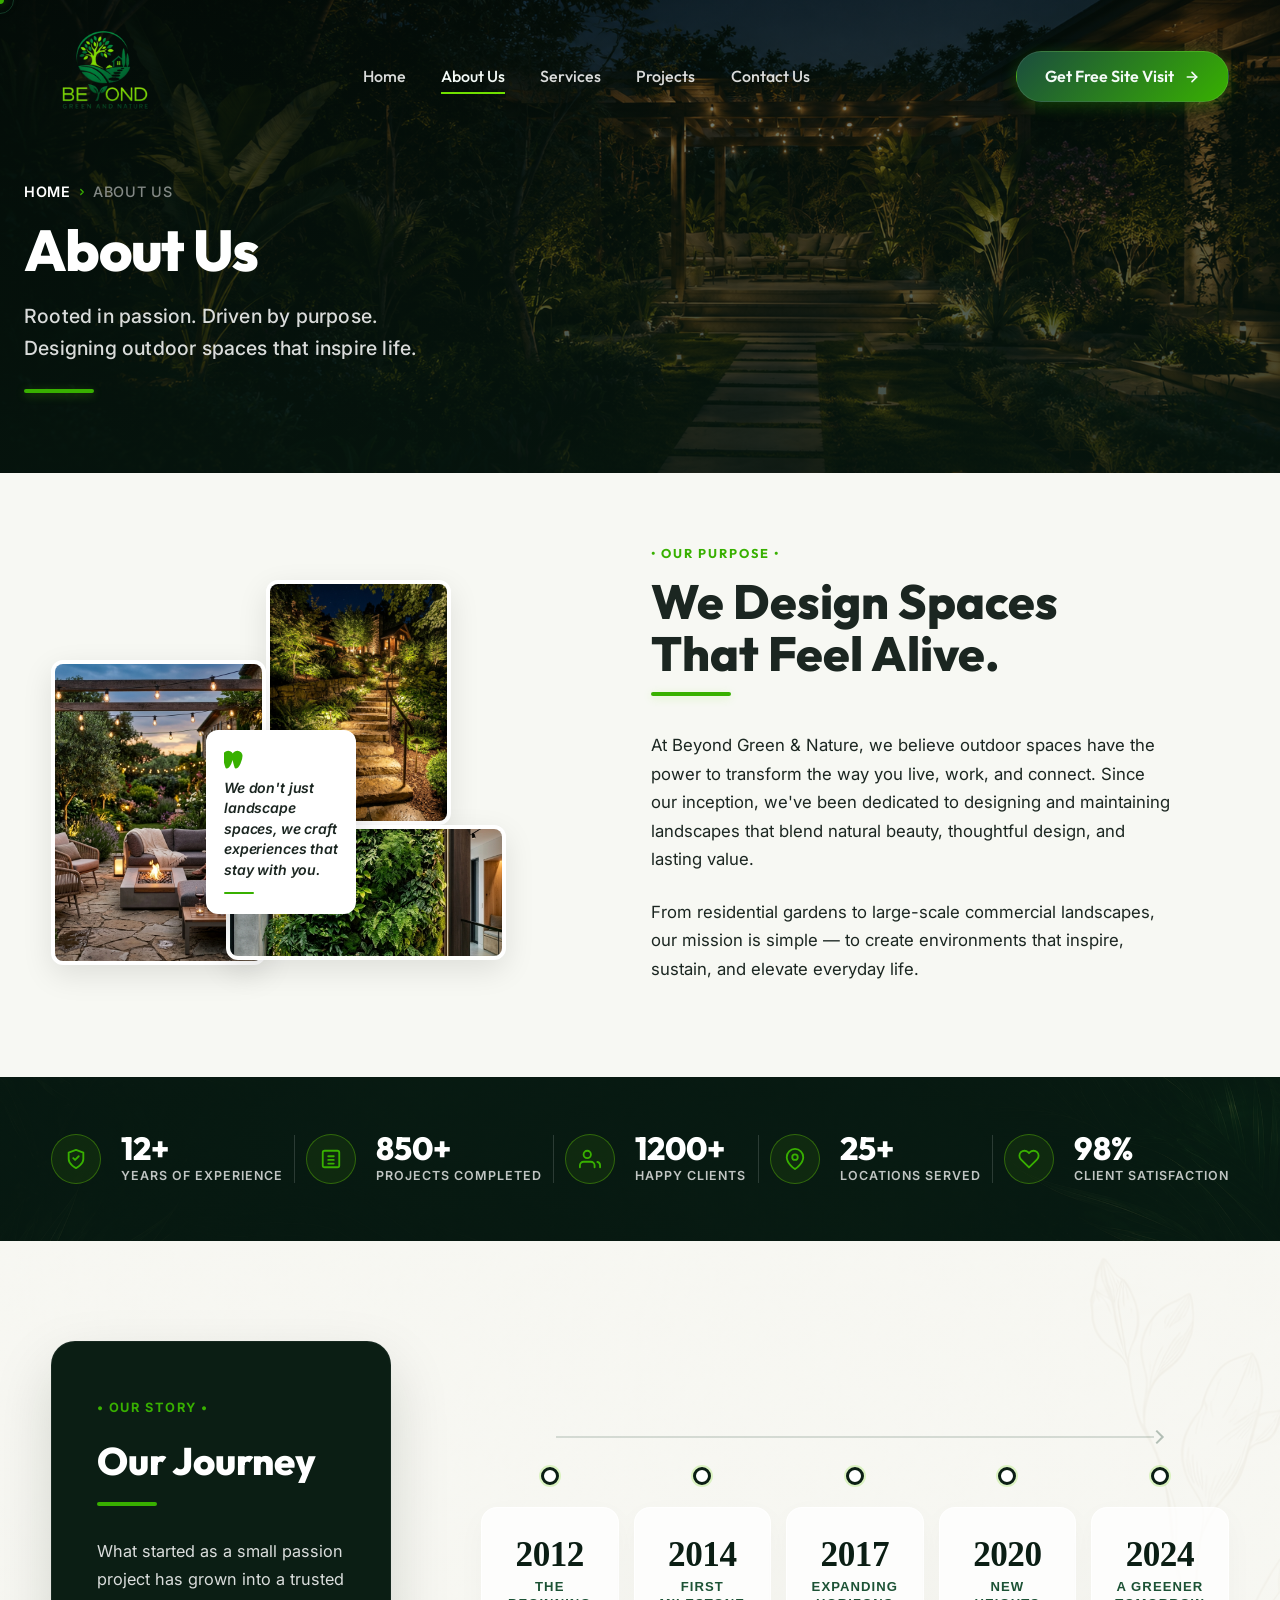
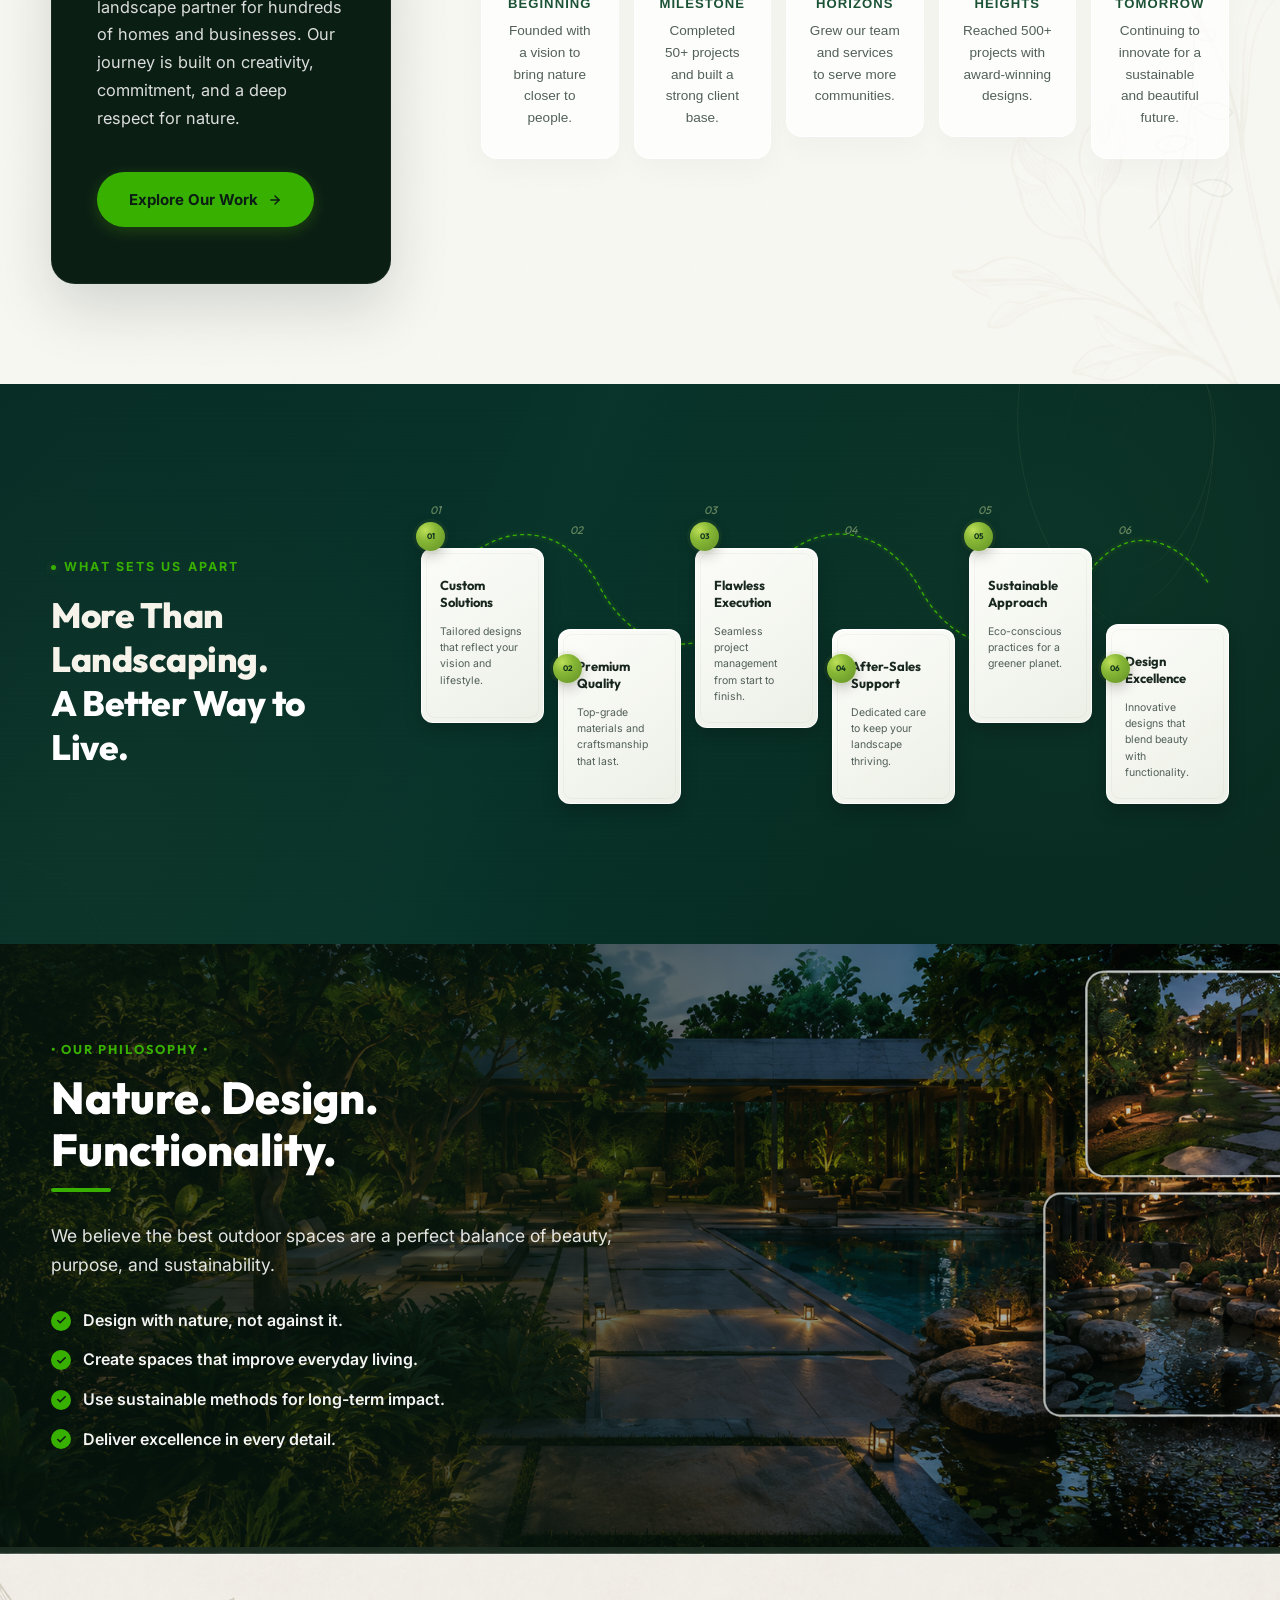
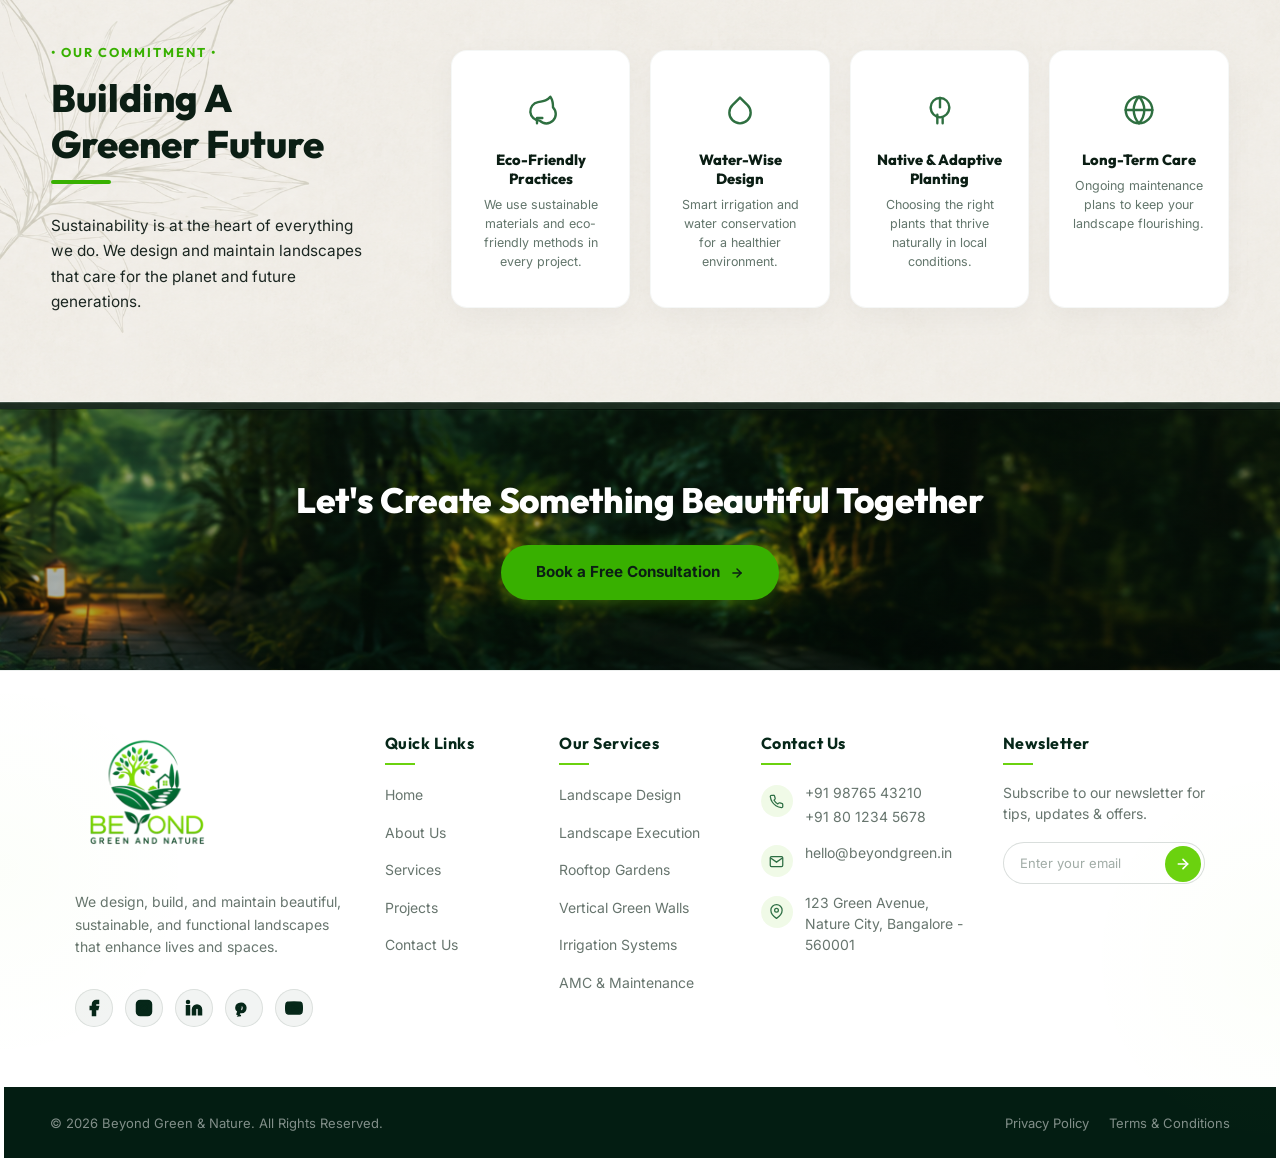
==== commit 812e269b: "CHANGES" ====
--- a/about.html
+++ b/about.html
@@ -6,6 +6,7 @@
   <meta name="description" content="About Beyond Green & Nature - Rooted in passion, driven by purpose. We design, execute, and maintain premium, sustainable landscapes that feel alive.">
   <title>About Us | Beyond Green & Nature</title>
   <link rel="stylesheet" href="index.css">
+  <link rel="stylesheet" href="_responsive-hardening.css">
   <!-- Favicon -->
   <link rel="icon" type="image/png" href="images%20and%20videos/bg%20%20logo.png">
   <!-- Google Fonts Calligraphy for Signature -->
--- a/index.css
+++ b/index.css
@@ -123,11 +123,11 @@
   padding: 0.5rem 0;
 }
 
-header.scrolled .nav-link {
+header.scrolled .nav-menu .nav-link {
   color: var(--primary-dark);
 }
 
-header.scrolled .nav-link:hover, header.scrolled .nav-link.active {
+header.scrolled .nav-menu .nav-link:hover, header.scrolled .nav-menu .nav-link.active {
   color: var(--accent-green);
 }
 
@@ -1219,6 +1219,11 @@
   font-size: 1.2rem;
   color: rgba(255, 255, 255, 0.85);
   display: block;
+}
+
+.mobile-nav .nav-link.active {
+  color: var(--accent-neon) !important;
+  font-weight: 700;
 }
 
 .mobile-nav .dropdown-menu {
@@ -2497,9 +2502,12 @@
   .process-dashed-line {
     display: none; /* Hide horizontal dash connection */
   }
+  .testimonials-section {
+    padding: 4.5rem 4%;
+  }
   .testimonials-container {
     grid-template-columns: 1fr;
-    gap: 4.5rem;
+    gap: 3rem;
   }
   .partners-grid-box {
     align-items: center;
@@ -2514,6 +2522,12 @@
 @media (max-width: 768px) {
   .project-slide-card {
     flex: 0 0 100%; /* Show 1 card fully */
+  }
+  .partners-title {
+    font-size: 1.85rem;
+  }
+  .partners-subtitle {
+    margin-bottom: 1.8rem;
   }
 }
 
@@ -2522,10 +2536,29 @@
     grid-template-columns: 1fr;
     gap: 1.8rem;
   }
+  .testimonials-section {
+    padding: 3.25rem 5%;
+  }
+  .testimonials-container {
+    gap: 2.25rem;
+  }
+  .partners-title {
+    font-size: 1.55rem;
+    margin-bottom: 0.5rem;
+  }
+  .partners-subtitle {
+    font-size: 0.92rem;
+    line-height: 1.55;
+    margin-bottom: 1.2rem;
+  }
+  .partners-logos-marquee {
+    margin-top: 0.25rem;
+    padding: 0.25rem 0;
+  }
   .partners-marquee-track .logo-box {
-    width: 120px;
-    height: 75px;
-    padding: 0.8rem;
+    width: 128px;
+    height: 78px;
+    padding: 0.7rem;
     border-radius: 12px;
   }
   
@@ -2533,20 +2566,43 @@
     gap: 0.8rem;
   }
   .testimonial-card-box {
-    padding: 2.2rem 1.8rem;
+    padding: 1.75rem 1.4rem;
     min-height: auto;
+    border-radius: 20px;
+  }
+  .testimonial-stars {
+    margin-bottom: 1.1rem;
+  }
+  .testimonial-stars svg {
+    width: 16px;
+    height: 16px;
   }
   .testimonial-quote {
-    font-size: 1.05rem;
+    font-size: 1rem;
+    line-height: 1.6;
+    margin-bottom: 1.4rem;
   }
   .testimonial-footer {
     flex-direction: column;
     align-items: flex-start;
-    gap: 1.5rem;
+    gap: 1.1rem;
+    padding-top: 1.4rem;
   }
   .testimonial-nav {
     width: 100%;
     justify-content: flex-end;
+  }
+  .test-nav-btn {
+    width: 36px;
+    height: 36px;
+  }
+  .author-avatar {
+    width: 40px;
+    height: 40px;
+  }
+  .author-avatar svg {
+    width: 19px;
+    height: 19px;
   }
 }
 
@@ -5195,12 +5251,50 @@
 @media (max-width: 991px) {
   .about-purpose-container {
     grid-template-columns: 1fr;
-    gap: 4.5rem;
+    gap: 3rem;
     justify-items: center;
   }
   .about-purpose-text-col {
     max-width: 600px;
     width: 100%;
+    order: 1;
+  }
+  .about-collage-col {
+    order: 2;
+    width: 100%;
+    max-width: 500px;
+    margin: 0 auto;
+  }
+  .purpose-collage {
+    width: 100%;
+    height: auto;
+    display: grid;
+    grid-template-columns: 1.2fr 1fr;
+    gap: 15px;
+    position: relative;
+    transform: none;
+  }
+  .collage-image-1 {
+    position: relative;
+    width: 100%;
+    height: 280px;
+    left: auto;
+    top: auto;
+    z-index: 1;
+  }
+  .collage-image-2 {
+    position: relative;
+    width: 100%;
+    height: 180px;
+    left: auto;
+    top: auto;
+    z-index: 1;
+  }
+  .collage-image-3 {
+    display: none;
+  }
+  .collage-quote-card {
+    display: none;
   }
 }
 
@@ -5211,55 +5305,6 @@
   }
   .about-purpose-section {
     padding: 5rem 0;
-  }
-  .purpose-collage {
-    transform: scale(0.9);
-    transform-origin: center center;
-    margin: 0 auto;
-  }
-}
-
-@media (max-width: 575px) {
-  .purpose-collage {
-    width: 100%;
-    height: auto;
-    display: grid;
-    grid-template-columns: 1fr 1fr;
-    gap: 15px;
-    position: relative;
-    transform: none;
-  }
-  .collage-image-1 {
-    position: relative;
-    grid-column: span 2;
-    width: 100%;
-    height: 240px;
-    left: auto;
-    bottom: auto;
-  }
-  .collage-image-2 {
-    position: relative;
-    width: 100%;
-    height: 160px;
-    left: auto;
-    top: auto;
-  }
-  .collage-image-3 {
-    position: relative;
-    width: 100%;
-    height: 160px;
-    left: auto;
-    bottom: auto;
-  }
-  .collage-quote-card {
-    position: absolute;
-    left: 50%;
-    top: 50%;
-    transform: translate(-50%, -50%);
-    width: 170px;
-    min-height: 150px;
-    padding: 15px;
-    z-index: 10;
   }
 }
 
@@ -6426,7 +6471,7 @@
   }
 
   .about-philosophy-section {
-    background-image: linear-gradient(rgba(247, 248, 243, 0.9), rgba(247, 248, 243, 0.9)), url('images%20and%20videos/image%20copy%203.png');
+    background-image: linear-gradient(rgba(7, 24, 16, 0.88), rgba(7, 24, 16, 0.88)), url('images%20and%20videos/image%20copy%203.png');
   }
 
   .about-philosophy-container {
@@ -7319,3 +7364,47 @@
   }
 }
 
+/* Services Hero Mobile Adjustments */
+@media (max-width: 768px) {
+  .services-hero-banner {
+    padding: 120px 5% 60px !important;
+    min-height: 480px;
+    height: auto;
+  }
+  .services-breadcrumbs {
+    top: 90px;
+    left: 5%;
+  }
+  .services-hero-title {
+    font-size: 2.8rem;
+    line-height: 1.15;
+    margin-bottom: 18px;
+  }
+  .services-hero-subtitle {
+    font-size: 1rem;
+    line-height: 1.6;
+    margin-bottom: 30px;
+  }
+  .services-hero-btns {
+    flex-direction: column;
+    gap: 12px;
+    align-items: flex-start;
+    width: 100%;
+  }
+  .services-btn-solid, .services-btn-outline {
+    width: 100%;
+    max-width: 300px;
+    justify-content: center;
+    box-sizing: border-box;
+  }
+}
+
+@media (max-width: 480px) {
+  .services-hero-title {
+    font-size: 2.2rem;
+  }
+  .services-hero-subtitle {
+    font-size: 0.95rem;
+  }
+}
+
--- a/_responsive-hardening.css
+++ b/_responsive-hardening.css
@@ -0,0 +1,243 @@
+/* ==========================================================
+   RESPONSIVE HARDENING LAYER
+   Consistent behavior on every phone, tablet, laptop, desktop.
+   Appended last so these rules win the cascade.
+   ========================================================== */
+
+/* --- Global safeguards --- */
+html {
+  -webkit-text-size-adjust: 100%;
+  text-size-adjust: 100%;
+}
+
+body {
+  overflow-x: hidden;
+  overflow-x: clip; /* modern browsers: no sticky/scroll side effects */
+  max-width: 100%;
+}
+
+img,
+video {
+  max-width: 100%;
+  height: auto;
+}
+
+svg {
+  max-width: 100%;
+}
+
+/* --- Header / navigation: one consistent breakpoint set --- */
+/* Phones, tablets and small laptops: hamburger + drawer */
+@media (max-width: 991px) {
+  .nav-menu,
+  .nav-container > .cta-header-btn {
+    display: none !important;
+  }
+
+  .menu-toggle {
+    display: block !important;
+  }
+}
+
+/* Laptops and desktops: horizontal nav, drawer fully disabled */
+@media (min-width: 992px) {
+  .menu-toggle {
+    display: none !important;
+  }
+
+  .mobile-nav {
+    display: none !important;
+  }
+}
+
+/* --- Mobile drawer polish --- */
+.mobile-nav {
+  width: min(320px, 86vw);
+  max-height: 100vh;
+  max-height: 100dvh;
+  overflow-y: auto;
+  -webkit-overflow-scrolling: touch;
+  padding: 96px 28px 40px;
+  padding-right: calc(28px + env(safe-area-inset-right, 0px));
+  padding-bottom: calc(40px + env(safe-area-inset-bottom, 0px));
+  box-shadow: -12px 0 40px rgba(3, 29, 18, 0.28);
+}
+
+.mobile-nav .nav-link {
+  display: block;
+  min-height: 48px;
+  line-height: 48px;
+}
+
+/* --- Touch comfort --- */
+@media (hover: none) and (pointer: coarse) {
+  a,
+  button {
+    -webkit-tap-highlight-color: transparent;
+  }
+}
+
+/* --- Prevent iOS auto-zoom when focusing form fields --- */
+@media (max-width: 768px) {
+  input,
+  select,
+  textarea {
+    font-size: 16px;
+  }
+
+  /* Compact header on mobile screens */
+  header {
+    padding: 1.2rem 5% !important;
+  }
+  header.scrolled {
+    padding: 0.7rem 5% !important;
+  }
+  .logo img {
+    height: 60px !important;
+  }
+  header.scrolled .logo img {
+    height: 50px !important;
+  }
+  .menu-toggle {
+    margin-right: 0.2rem;
+    outline: none;
+    -webkit-tap-highlight-color: transparent;
+  }
+}
+
+/* --- Grid children never blow out their columns --- */
+.footer-container > *,
+.features-grid > *,
+.services-cards-grid-4 > *,
+.blog-grid > *,
+.commitment-cards-grid > *,
+.why-choose-columns > *,
+.about-purpose-container > *,
+.testimonials-container > *,
+.about-stats-bar-container > * {
+  min-width: 0;
+}
+
+/* --- Fluid typography on small phones --- */
+@media (max-width: 576px) {
+  .hero-title {
+    font-size: clamp(1.9rem, 8.5vw, 2.6rem);
+  }
+
+  .about-title {
+    font-size: clamp(1.6rem, 7.5vw, 2.2rem);
+  }
+}
+
+/* --- Very small phones (360px and below) --- */
+@media (max-width: 360px) {
+  .hero-title {
+    font-size: 1.7rem;
+  }
+
+  .nav-container {
+    padding-left: 16px;
+    padding-right: 16px;
+  }
+}
+
+/* --- Short landscape phones: keep the hero compact --- */
+@media (max-width: 991px) and (max-height: 480px) {
+  .hero {
+    min-height: auto;
+  }
+}
+
+/* ==========================================================
+   ABOUT PAGE POLISH
+   Keeps every about.html section clean from 320px to 4K.
+   ========================================================== */
+
+/* Fluid hero + CTA strip headings (all viewports) */
+.about-hero-title {
+  font-size: clamp(2rem, 5vw, 3.6rem);
+}
+
+.cta-strip-title {
+  font-size: clamp(1.4rem, 3.2vw, 2.2rem);
+}
+
+/* Process journey: decorative SVG path must never force sideways scroll */
+.tm-process-path {
+  max-width: 100%;
+  height: auto;
+}
+
+/* Tablets & below: tighten process container */
+@media (max-width: 1024px) {
+  .tm-process-container {
+    width: min(100% - 40px, 1280px);
+    margin-inline: auto;
+  }
+}
+
+/* Phones: vertical process list, no absolute-positioned cards overflowing */
+@media (max-width: 768px) {
+  .tm-process-item {
+    position: static !important;
+    transform: none !important;
+    margin: 0 0 18px;
+  }
+
+  .tm-process-card {
+    width: 100%;
+    box-sizing: border-box;
+  }
+
+  .tm-process-bg-decoration {
+    display: none;
+  }
+
+  /* About sections breathe on small screens */
+  .about-purpose-section,
+  .about-story-section,
+  .about-philosophy-section,
+  .about-commitment-section,
+  .about-stats-bar-section,
+  .about-cta-strip-section {
+    padding-left: 20px;
+    padding-right: 20px;
+  }
+
+  /* Collage images scale instead of overlapping awkwardly */
+  .purpose-collage img {
+    width: 100%;
+    height: 100%;
+    object-fit: cover;
+  }
+
+  /* Stats bar wraps into a tidy centered column */
+  .about-stats-bar-container {
+    flex-wrap: wrap;
+    justify-content: center;
+    gap: 24px;
+    text-align: center;
+  }
+
+  /* Timeline nodes align with stacked rows */
+  .timeline-track-container {
+    padding-left: 0;
+  }
+}
+
+/* Very small phones (320–360px): extra-tight type */
+@media (max-width: 360px) {
+  .about-hero-title {
+    font-size: 1.7rem;
+  }
+
+  .purpose-title,
+  .philosophy-title,
+  .commitment-title {
+    font-size: 1.45rem;
+  }
+
+  .story-card-title {
+    font-size: 1.35rem;
+  }
+}
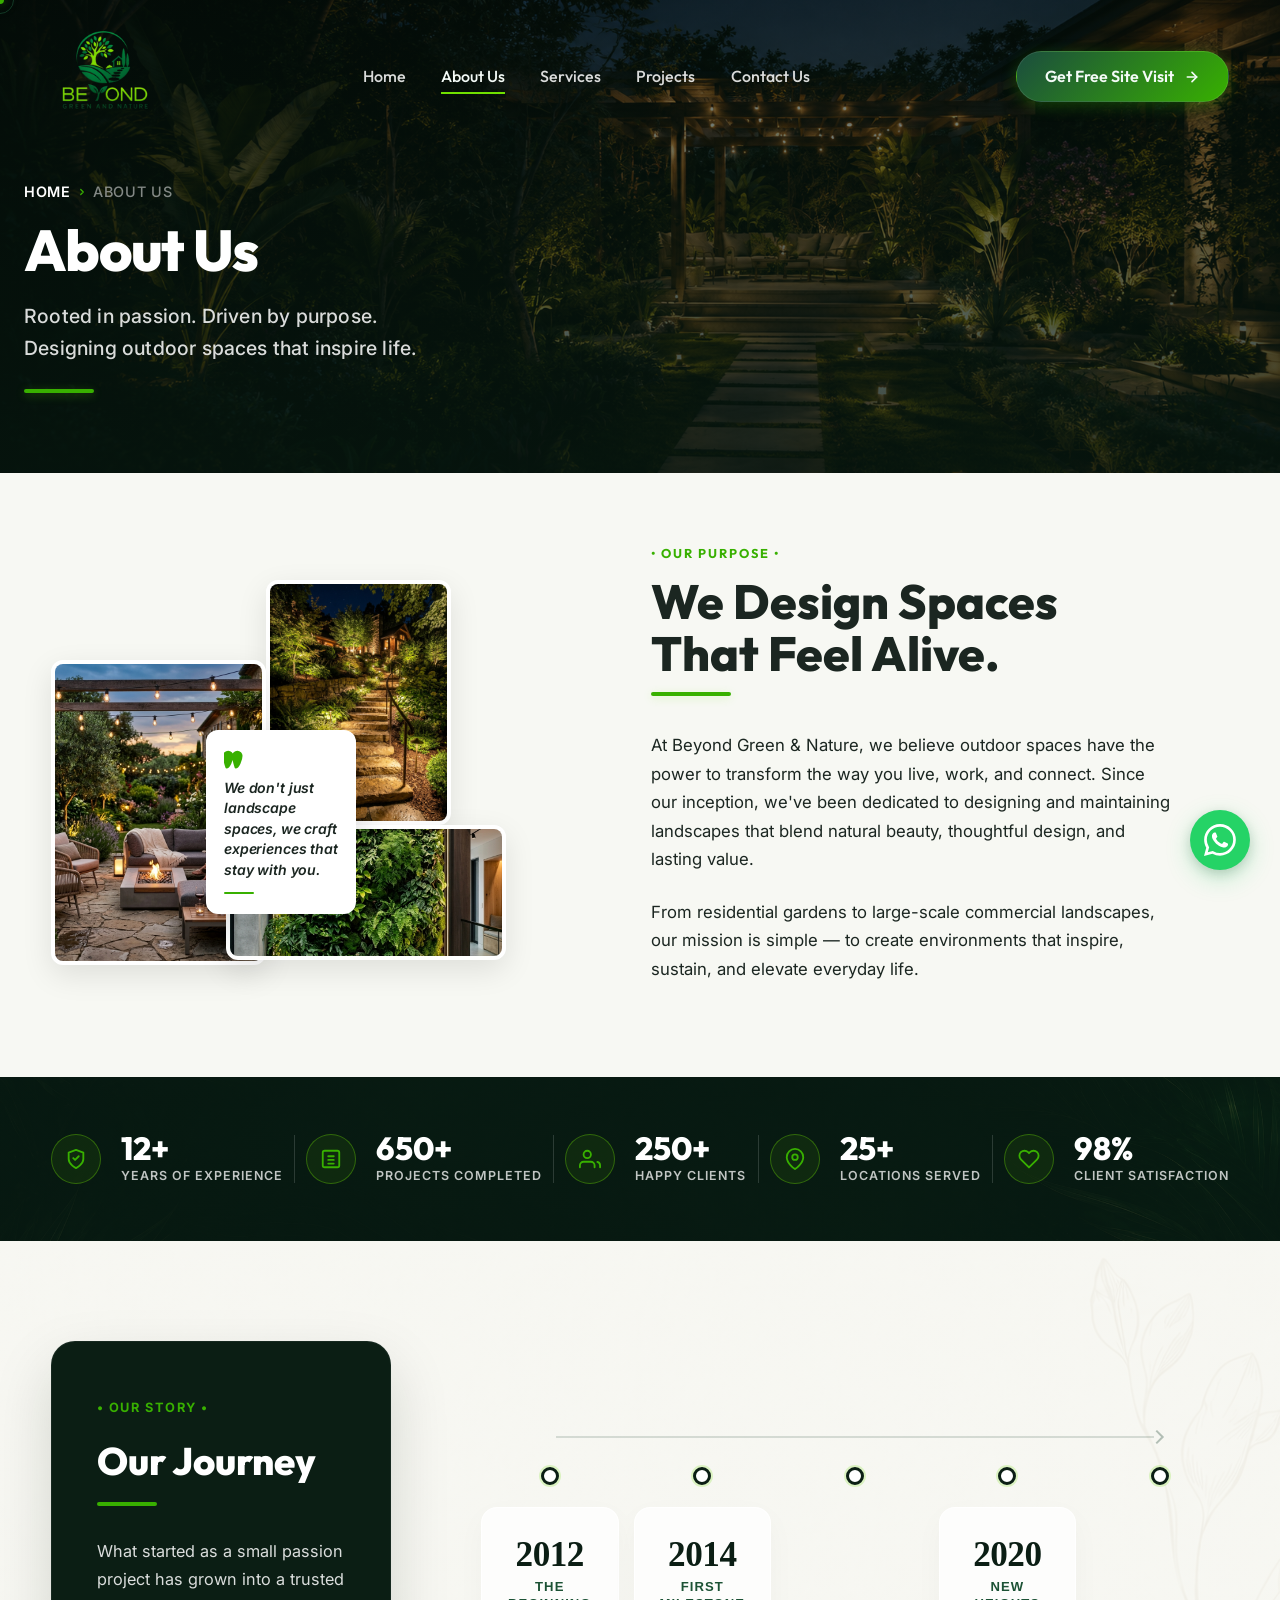
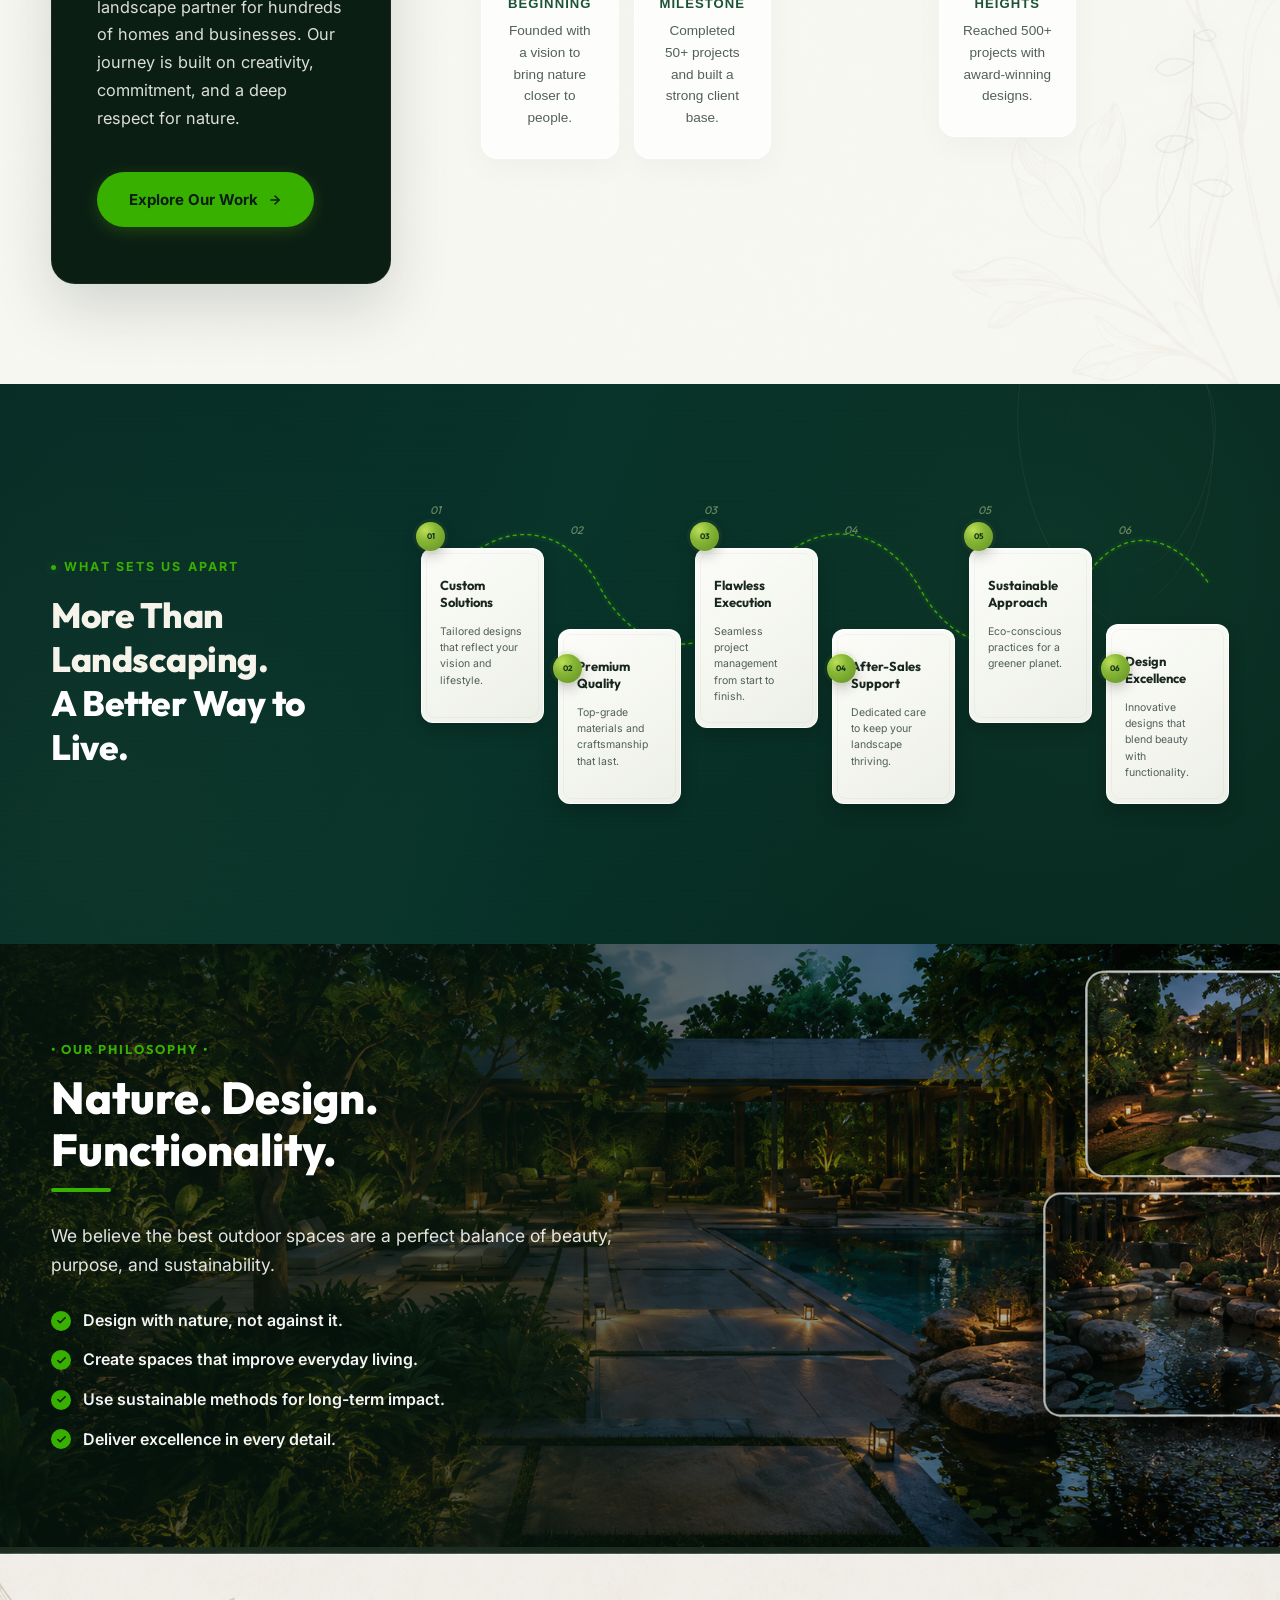
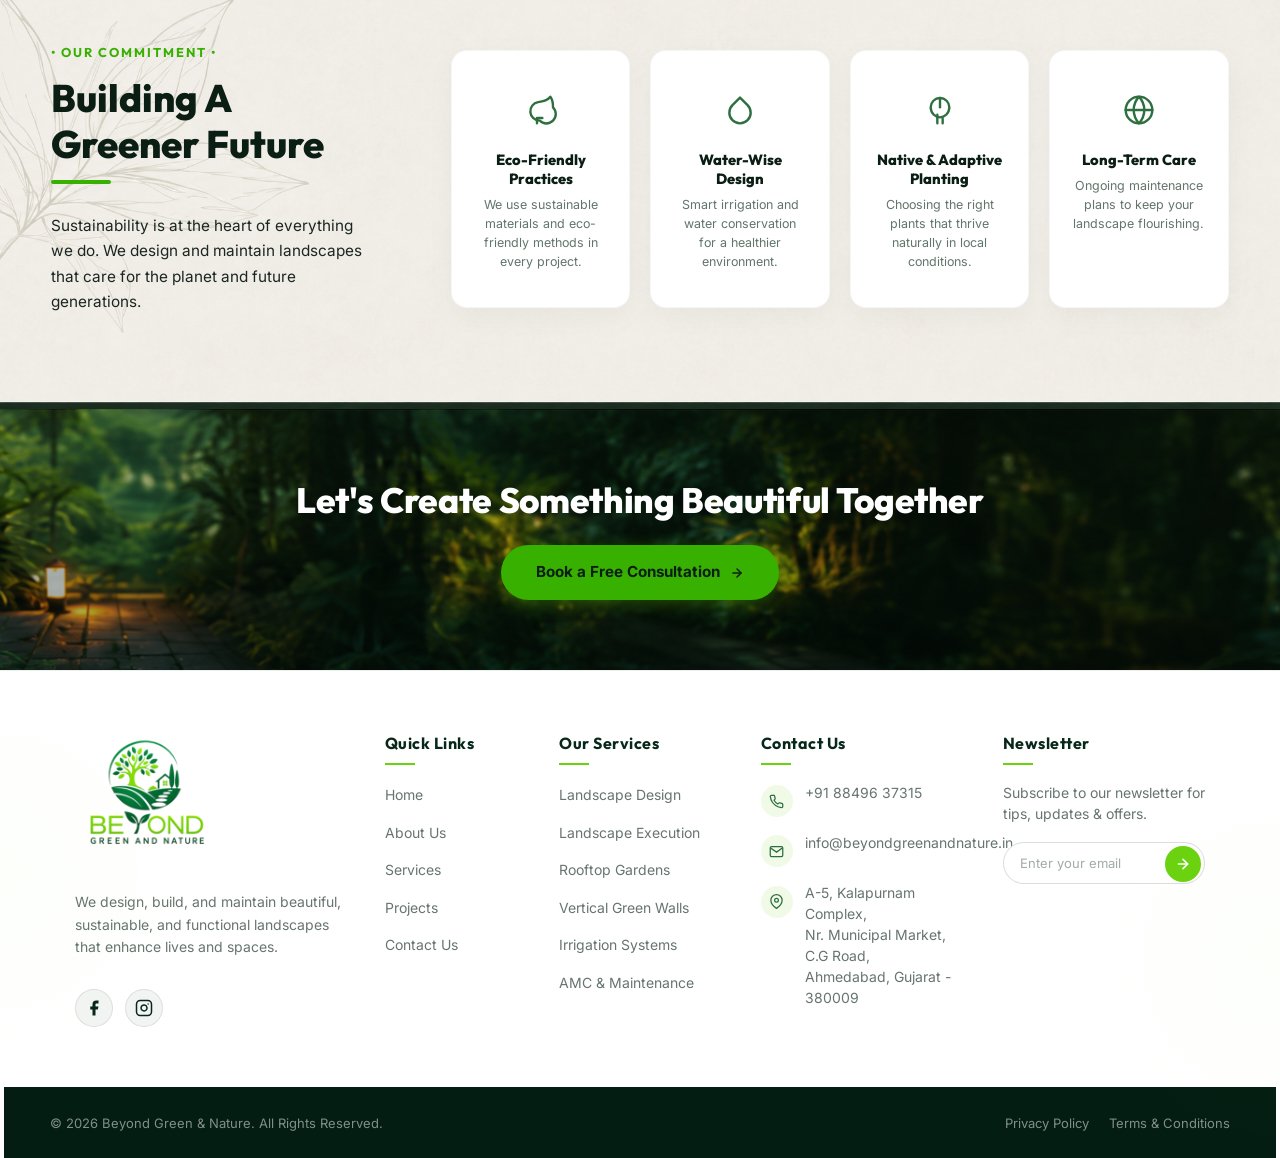
==== commit ab4f15cd: "chnges" ====
--- a/about.html
+++ b/about.html
@@ -126,7 +126,7 @@
           </svg>
         </div>
         <div class="about-stat-text">
-          <span class="about-stat-number">850+</span>
+          <span class="about-stat-number">650+</span>
           <span class="about-stat-label">Projects Completed</span>
         </div>
       </div>
@@ -142,7 +142,7 @@
           </svg>
         </div>
         <div class="about-stat-text">
-          <span class="about-stat-number">1200+</span>
+          <span class="about-stat-number">250+</span>
           <span class="about-stat-label">Happy Clients</span>
         </div>
       </div>
--- a/index.css
+++ b/index.css
@@ -2951,7 +2951,6 @@
 .footer-socials svg {
   width: 16px;
   height: 16px;
-  fill: currentColor;
 }
 
 .footer-col-title {
@@ -2985,6 +2984,16 @@
   display: flex;
   flex-direction: column;
   gap: 1.2rem;
+}
+
+.footer-contact-list a {
+  color: inherit;
+  text-decoration: none;
+  transition: color 0.3s ease;
+}
+
+.footer-contact-list a:hover {
+  color: var(--primary);
 }
 
 .footer-contact-list li {
@@ -7408,3 +7417,75 @@
   }
 }
 
+/* WhatsApp Floating Button */
+.whatsapp-float {
+  position: fixed;
+  bottom: 30px;
+  right: 30px;
+  width: 60px;
+  height: 60px;
+  background-color: #25D366;
+  color: white;
+  border-radius: 50%;
+  text-align: center;
+  box-shadow: 0 4px 12px rgba(0, 0, 0, 0.15), 0 8px 24px rgba(37, 211, 102, 0.25);
+  z-index: 9999;
+  display: flex;
+  align-items: center;
+  justify-content: center;
+  text-decoration: none;
+  transition: all 0.3s cubic-bezier(0.175, 0.885, 0.32, 1.275);
+}
+
+.whatsapp-float svg {
+  width: 32px;
+  height: 32px;
+  fill: currentColor;
+}
+
+.whatsapp-float:hover {
+  transform: scale(1.08) translateY(-3px);
+  background-color: #20ba5a;
+  box-shadow: 0 6px 16px rgba(0, 0, 0, 0.2), 0 12px 32px rgba(37, 211, 102, 0.45);
+}
+
+/* Pulsing effect */
+.whatsapp-pulse {
+  position: fixed;
+  bottom: 30px;
+  right: 30px;
+  width: 60px;
+  height: 60px;
+  background-color: #25D366;
+  border-radius: 50%;
+  z-index: 9998;
+  pointer-events: none;
+  animation: wa-pulse-glow 2s infinite;
+  opacity: 0;
+}
+
+@keyframes wa-pulse-glow {
+  0% {
+    transform: scale(1);
+    opacity: 0.6;
+  }
+  100% {
+    transform: scale(1.5);
+    opacity: 0;
+  }
+}
+
+/* Responsive adjustments for mobile */
+@media (max-width: 768px) {
+  .whatsapp-float, .whatsapp-pulse {
+    bottom: 20px;
+    right: 20px;
+    width: 50px;
+    height: 50px;
+  }
+  .whatsapp-float svg {
+    width: 26px;
+    height: 26px;
+  }
+}
+
